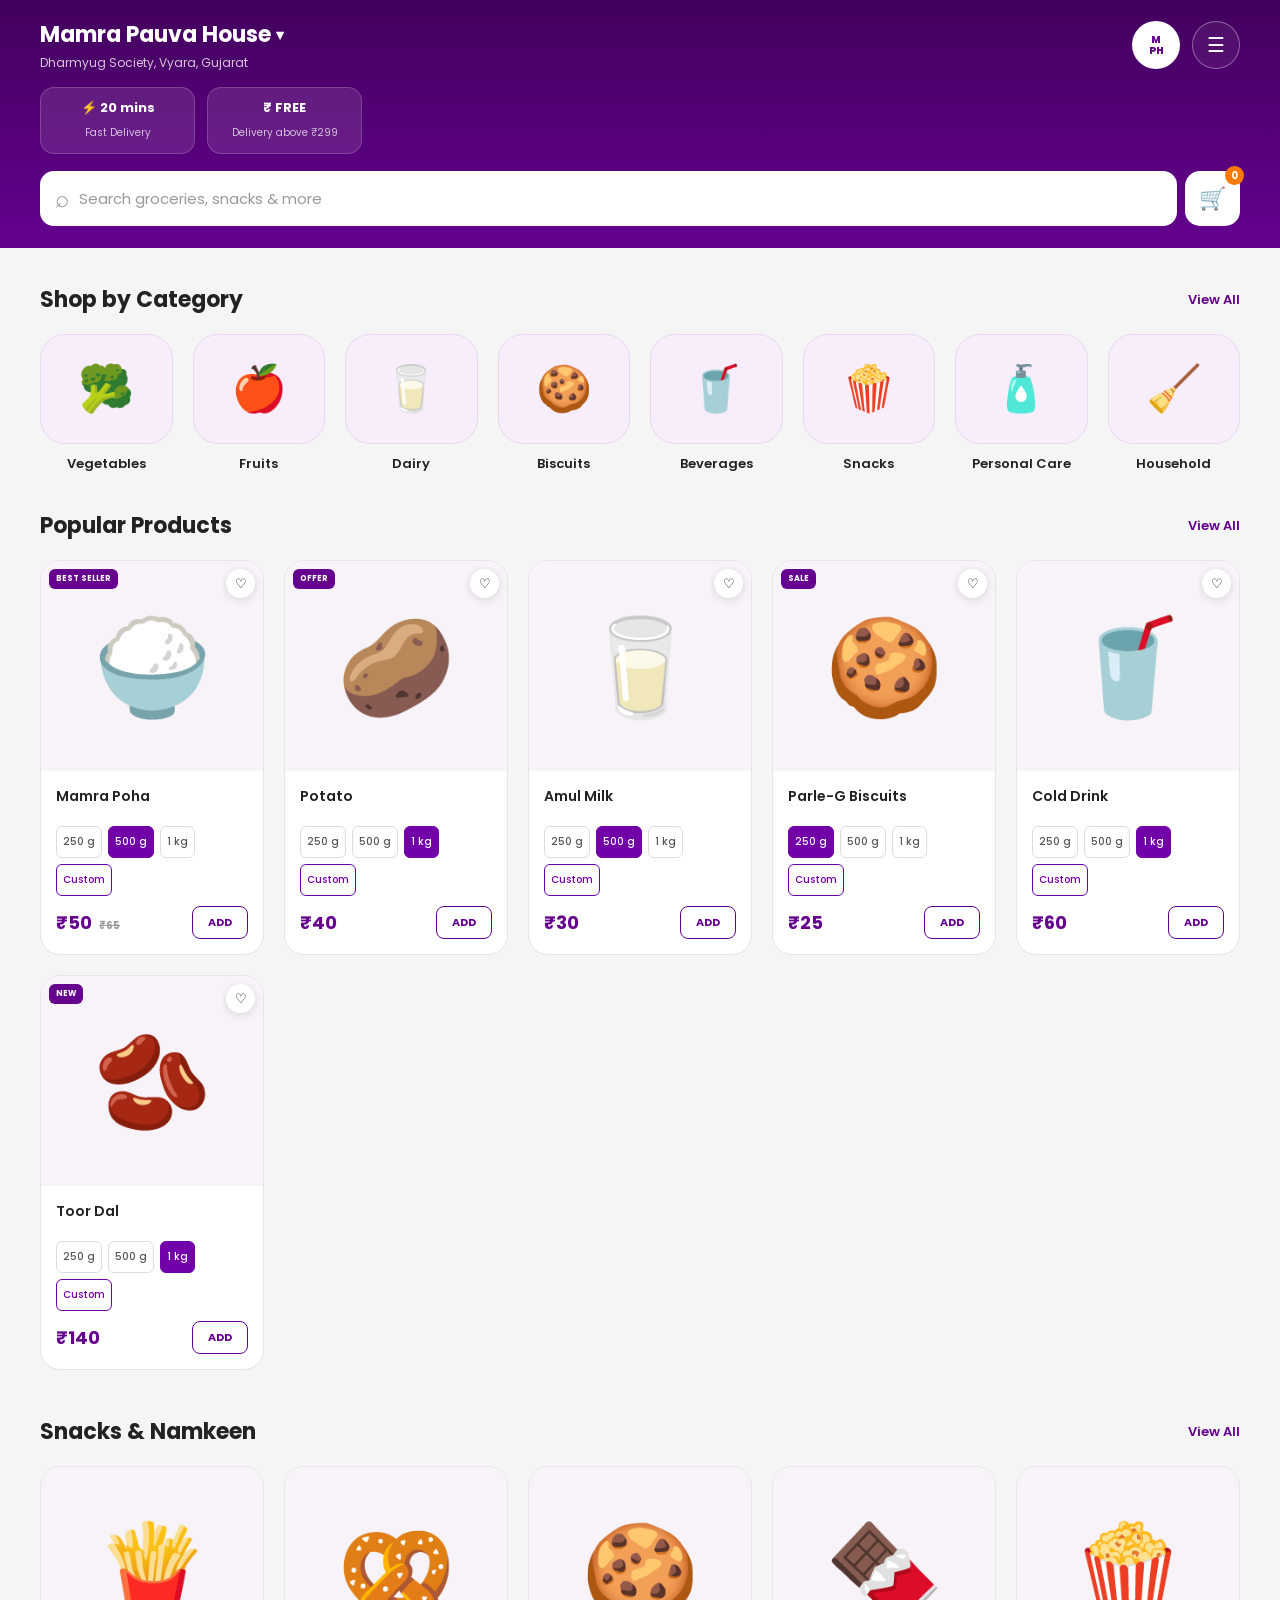
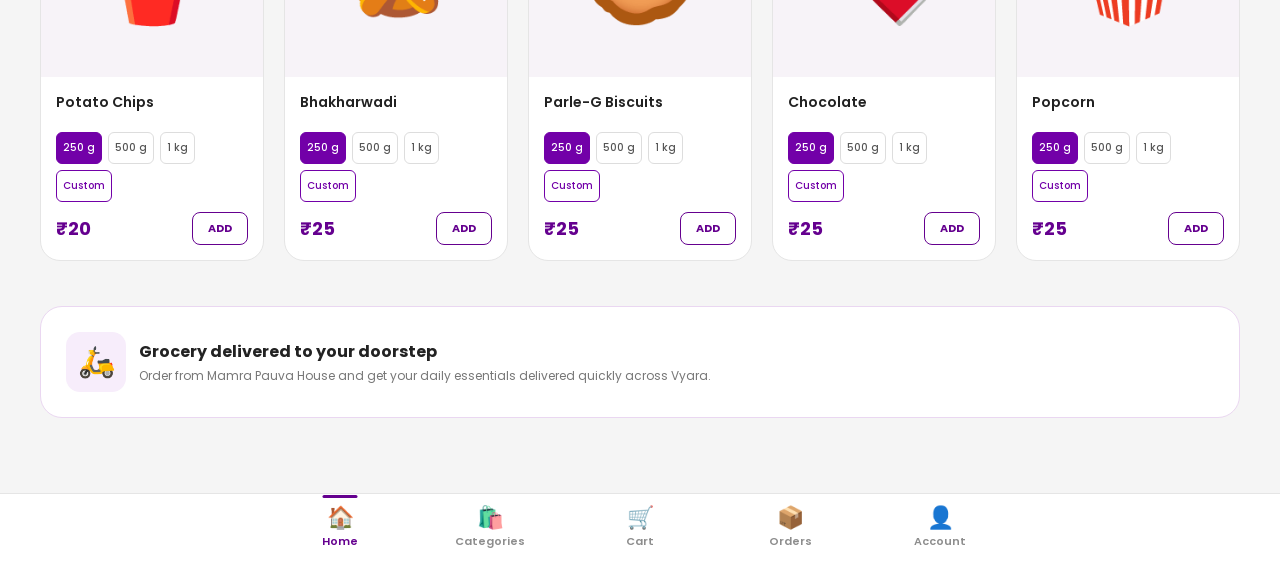
==== index.html @ f7814d8d "updates Refactor layout for quantity and price fields with flexbox." ====
<!DOCTYPE html>
<html lang="en">

<head>

    <meta charset="UTF-8">

    <meta
        name="viewport"
        content="width=device-width, initial-scale=1.0"
    >

    <title>
        Mamra Pauva House | Grocery Delivery
    </title>

    <!-- Google Font -->
    <link
        rel="preconnect"
        href="https://fonts.googleapis.com"
    >

    <link
        rel="preconnect"
        href="https://fonts.gstatic.com"
        crossorigin
    >

    <link
        href="https://fonts.googleapis.com/css2?family=Poppins:wght@400;500;600;700;800&display=swap"
        rel="stylesheet"
    >

    <!-- Main CSS -->
    <link
        rel="stylesheet"
        href="style.css"
    >

</head>


<body>

<div class="mp-page">


    <!-- =====================================================
         HEADER
    ====================================================== -->

    <header class="mp-header">

        <div class="mp-header-top">

            <div class="mp-location">

                <div class="mp-location-title">

                    Mamra Pauva House

                    <span class="mp-location-arrow">
                        ▾
                    </span>

                </div>

                <div class="mp-location-address">
                    Dharmyug Society, Vyara, Gujarat
                </div>

            </div>


            <div class="mp-store-logo">
                M<br>
                PH
            </div>


            <button
                type="button"
                class="mp-menu"
                aria-label="Open menu"
            >
                ☰
            </button>

        </div>


        <!-- Delivery Information -->

        <div class="mp-delivery-strip">

            <div class="mp-delivery-item">

                <strong>
                    ⚡ 20 mins
                </strong>

                <span>
                    Fast Delivery
                </span>

            </div>


            <div class="mp-delivery-item">

                <strong>
                    ₹ FREE
                </strong>

                <span>
                    Delivery above ₹299
                </span>

            </div>

        </div>


        <!-- Search -->

        <div class="mp-search-wrapper">

            <div class="mp-search">

                <span class="mp-search-icon">
                    ⌕
                </span>

                <input
                    type="text"
                    placeholder="Search groceries, snacks & more"
                    aria-label="Search products"
                >

            </div>


            <button
                type="button"
                class="mp-cart-button"
                aria-label="Shopping cart"
            >

                🛒

                <span class="mp-cart-count">
                    0
                </span>

            </button>

        </div>

    </header>



    <!-- =====================================================
         MAIN CONTENT
    ====================================================== -->

    <main class="mp-main">


        <!-- =================================================
             CATEGORIES
        ================================================== -->

        <section class="mp-category-section">

            <div class="mp-section-head">

                <h2 class="mp-section-title">
                    Shop by Category
                </h2>

                <a
                    href="#"
                    class="mp-view-all"
                >
                    View All
                </a>

            </div>


            <div class="mp-categories">


                <a
                    href="#"
                    class="mp-category"
                >

                    <div class="mp-category-icon">
                        🥦
                    </div>

                    <div class="mp-category-name">
                        Vegetables
                    </div>

                </a>


                <a
                    href="#"
                    class="mp-category"
                >

                    <div class="mp-category-icon">
                        🍎
                    </div>

                    <div class="mp-category-name">
                        Fruits
                    </div>

                </a>


                <a
                    href="#"
                    class="mp-category"
                >

                    <div class="mp-category-icon">
                        🥛
                    </div>

                    <div class="mp-category-name">
                        Dairy
                    </div>

                </a>


                <a
                    href="#"
                    class="mp-category"
                >

                    <div class="mp-category-icon">
                        🍪
                    </div>

                    <div class="mp-category-name">
                        Biscuits
                    </div>

                </a>


                <a
                    href="#"
                    class="mp-category"
                >

                    <div class="mp-category-icon">
                        🥤
                    </div>

                    <div class="mp-category-name">
                        Beverages
                    </div>

                </a>


                <a
                    href="#"
                    class="mp-category"
                >

                    <div class="mp-category-icon">
                        🍿
                    </div>

                    <div class="mp-category-name">
                        Snacks
                    </div>

                </a>


                <a
                    href="#"
                    class="mp-category"
                >

                    <div class="mp-category-icon">
                        🧴
                    </div>

                    <div class="mp-category-name">
                        Personal Care
                    </div>

                </a>


                <a
                    href="#"
                    class="mp-category"
                >

                    <div class="mp-category-icon">
                        🧹
                    </div>

                    <div class="mp-category-name">
                        Household
                    </div>

                </a>


            </div>

        </section>



        <!-- =================================================
             POPULAR PRODUCTS
        ================================================== -->

        <section class="mp-product-section">

            <div class="mp-section-head">

                <h2 class="mp-section-title">
                    Popular Products
                </h2>

                <a
                    href="#"
                    class="mp-view-all"
                >
                    View All
                </a>

            </div>


            <div class="mp-products">


                <!-- =================================================
                     PRODUCT 1 - MAMRA POHA
                ================================================== -->

                <article
                    class="mp-product"
                    data-product="Mamra Poha"
                >

                    <div class="mp-product-image">

                        <span class="mp-product-badge">
                            BEST SELLER
                        </span>

                        <button
                            type="button"
                            class="mp-wishlist"
                            aria-label="Add Mamra Poha to wishlist"
                        >
                            ♡
                        </button>

                        🍚

                    </div>


                    <div class="mp-product-info">

                        <div class="mp-product-name">
                            Mamra Poha
                        </div>


                        <div class="mp-product-options">

                            <button
                                type="button"
                                class="mp-size-option"
                                data-quantity="250 g"
                                data-price="25"
                            >
                                250 g
                            </button>

                            <button
                                type="button"
                                class="mp-size-option active"
                                data-quantity="500 g"
                                data-price="50"
                            >
                                500 g
                            </button>

                            <button
                                type="button"
                                class="mp-size-option"
                                data-quantity="1 kg"
                                data-price="100"
                            >
                                1 kg
                            </button>

                            <button
                                type="button"
                                class="mp-size-option mp-custom-option"
                                data-product="Mamra Poha"
                            >
                                Custom
                            </button>

                        </div>


                        <div class="mp-product-bottom">

                            <div class="mp-price">

                                <span class="mp-current-price">
                                    ₹50
                                </span>

                                <span class="mp-old-price">
                                    ₹65
                                </span>

                            </div>


                            <button
                                type="button"
                                class="mp-add"
                            >
                                ADD
                            </button>

                        </div>

                    </div>

                </article>



                <!-- =================================================
                     PRODUCT 2 - POTATO
                ================================================== -->

                <article
                    class="mp-product"
                    data-product="Potato"
                >

                    <div class="mp-product-image">

                        <span class="mp-product-badge">
                            OFFER
                        </span>

                        <button
                            type="button"
                            class="mp-wishlist"
                            aria-label="Add Potato to wishlist"
                        >
                            ♡
                        </button>

                        🥔

                    </div>


                    <div class="mp-product-info">

                        <div class="mp-product-name">
                            Potato
                        </div>


                        <div class="mp-product-options">

                            <button
                                type="button"
                                class="mp-size-option"
                                data-quantity="250 g"
                                data-price="10"
                            >
                                250 g
                            </button>

                            <button
                                type="button"
                                class="mp-size-option"
                                data-quantity="500 g"
                                data-price="20"
                            >
                                500 g
                            </button>

                            <button
                                type="button"
                                class="mp-size-option active"
                                data-quantity="1 kg"
                                data-price="40"
                            >
                                1 kg
                            </button>

                            <button
                                type="button"
                                class="mp-size-option mp-custom-option"
                                data-product="Potato"
                            >
                                Custom
                            </button>

                        </div>


                        <div class="mp-product-bottom">

                            <div class="mp-price">

                                <span class="mp-current-price">
                                    ₹40
                                </span>

                            </div>


                            <button
                                type="button"
                                class="mp-add"
                            >
                                ADD
                            </button>

                        </div>

                    </div>

                </article>



                <!-- =================================================
                     PRODUCT 3 - AMUL MILK
                ================================================== -->

                <article
                    class="mp-product"
                    data-product="Amul Milk"
                >

                    <div class="mp-product-image">

                        <button
                            type="button"
                            class="mp-wishlist"
                            aria-label="Add Amul Milk to wishlist"
                        >
                            ♡
                        </button>

                        🥛

                    </div>


                    <div class="mp-product-info">

                        <div class="mp-product-name">
                            Amul Milk
                        </div>


                        <div class="mp-product-options">

                            <button
                                type="button"
                                class="mp-size-option"
                                data-quantity="250 g"
                                data-price="15"
                            >
                                250 g
                            </button>

                            <button
                                type="button"
                                class="mp-size-option active"
                                data-quantity="500 g"
                                data-price="30"
                            >
                                500 g
                            </button>

                            <button
                                type="button"
                                class="mp-size-option"
                                data-quantity="1 kg"
                                data-price="60"
                            >
                                1 kg
                            </button>

                            <button
                                type="button"
                                class="mp-size-option mp-custom-option"
                                data-product="Amul Milk"
                            >
                                Custom
                            </button>

                        </div>


                        <div class="mp-product-bottom">

                            <div class="mp-price">

                                <span class="mp-current-price">
                                    ₹30
                                </span>

                            </div>


                            <button
                                type="button"
                                class="mp-add"
                            >
                                ADD
                            </button>

                        </div>

                    </div>

                </article>



                <!-- =================================================
                     PRODUCT 4 - PARLE-G BISCUITS
                ================================================== -->

                <article
                    class="mp-product"
                    data-product="Parle-G Biscuits"
                >

                    <div class="mp-product-image">

                        <span class="mp-product-badge">
                            SALE
                        </span>

                        <button
                            type="button"
                            class="mp-wishlist"
                            aria-label="Add Parle-G Biscuits to wishlist"
                        >
                            ♡
                        </button>

                        🍪

                    </div>


                    <div class="mp-product-info">

                        <div class="mp-product-name">
                            Parle-G Biscuits
                        </div>


                        <div class="mp-product-options">

                            <button
                                type="button"
                                class="mp-size-option active"
                                data-quantity="250 g"
                                data-price="25"
                            >
                                250 g
                            </button>

                            <button
                                type="button"
                                class="mp-size-option"
                                data-quantity="500 g"
                                data-price="50"
                            >
                                500 g
                            </button>

                            <button
                                type="button"
                                class="mp-size-option"
                                data-quantity="1 kg"
                                data-price="100"
                            >
                                1 kg
                            </button>

                            <button
                                type="button"
                                class="mp-size-option mp-custom-option"
                                data-product="Parle-G Biscuits"
                            >
                                Custom
                            </button>

                        </div>


                        <div class="mp-product-bottom">

                            <div class="mp-price">

                                <span class="mp-current-price">
                                    ₹25
                                </span>

                            </div>


                            <button
                                type="button"
                                class="mp-add"
                            >
                                ADD
                            </button>

                        </div>

                    </div>

                </article>



                <!-- =================================================
                     PRODUCT 5 - COLD DRINK
                ================================================== -->

                <article
                    class="mp-product"
                    data-product="Cold Drink"
                >

                    <div class="mp-product-image">

                        <button
                            type="button"
                            class="mp-wishlist"
                            aria-label="Add Cold Drink to wishlist"
                        >
                            ♡
                        </button>

                        🥤

                    </div>


                    <div class="mp-product-info">

                        <div class="mp-product-name">
                            Cold Drink
                        </div>


                        <div class="mp-product-options">

                            <button
                                type="button"
                                class="mp-size-option"
                                data-quantity="250 g"
                                data-price="15"
                            >
                                250 g
                            </button>

                            <button
                                type="button"
                                class="mp-size-option"
                                data-quantity="500 g"
                                data-price="30"
                            >
                                500 g
                            </button>

                            <button
                                type="button"
                                class="mp-size-option active"
                                data-quantity="1 kg"
                                data-price="60"
                            >
                                1 kg
                            </button>

                            <button
                                type="button"
                                class="mp-size-option mp-custom-option"
                                data-product="Cold Drink"
                            >
                                Custom
                            </button>

                        </div>


                        <div class="mp-product-bottom">

                            <div class="mp-price">

                                <span class="mp-current-price">
                                    ₹60
                                </span>

                            </div>


                            <button
                                type="button"
                                class="mp-add"
                            >
                                ADD
                            </button>

                        </div>

                    </div>

                </article>



                <!-- =================================================
                     PRODUCT 6 - TOOR DAL
                ================================================== -->

                <article
                    class="mp-product"
                    data-product="Toor Dal"
                >

                    <div class="mp-product-image">

                        <span class="mp-product-badge">
                            NEW
                        </span>

                        <button
                            type="button"
                            class="mp-wishlist"
                            aria-label="Add Toor Dal to wishlist"
                        >
                            ♡
                        </button>

                        🫘

                    </div>


                    <div class="mp-product-info">

                        <div class="mp-product-name">
                            Toor Dal
                        </div>


                        <div class="mp-product-options">

                            <button
                                type="button"
                                class="mp-size-option"
                                data-quantity="250 g"
                                data-price="35"
                            >
                                250 g
                            </button>

                            <button
                                type="button"
                                class="mp-size-option"
                                data-quantity="500 g"
                                data-price="70"
                            >
                                500 g
                            </button>

                            <button
                                type="button"
                                class="mp-size-option active"
                                data-quantity="1 kg"
                                data-price="140"
                            >
                                1 kg
                            </button>

                            <button
                                type="button"
                                class="mp-size-option mp-custom-option"
                                data-product="Toor Dal"
                            >
                                Custom
                            </button>

                        </div>


                        <div class="mp-product-bottom">

                            <div class="mp-price">

                                <span class="mp-current-price">
                                    ₹140
                                </span>

                            </div>


                            <button
                                type="button"
                                class="mp-add"
                            >
                                ADD
                            </button>

                        </div>

                    </div>

                </article>


            </div>

        </section>



        <!-- =================================================
             SNACKS & NAMKEEN
        ================================================== -->

        <section class="mp-product-section">

            <div class="mp-section-head">

                <h2 class="mp-section-title">
                    Snacks & Namkeen
                </h2>

                <a
                    href="#"
                    class="mp-view-all"
                >
                    View All
                </a>

            </div>


            <div class="mp-products">


                <!-- Potato Chips -->

                <article
                    class="mp-product"
                    data-product="Potato Chips"
                >

                    <div class="mp-product-image">
                        🍟
                    </div>


                    <div class="mp-product-info">

                        <div class="mp-product-name">
                            Potato Chips
                        </div>


                        <div class="mp-product-options">

                            <button
                                type="button"
                                class="mp-size-option active"
                                data-quantity="250 g"
                                data-price="20"
                            >
                                250 g
                            </button>

                            <button
                                type="button"
                                class="mp-size-option"
                                data-quantity="500 g"
                                data-price="40"
                            >
                                500 g
                            </button>

                            <button
                                type="button"
                                class="mp-size-option"
                                data-quantity="1 kg"
                                data-price="80"
                            >
                                1 kg
                            </button>

                            <button
                                type="button"
                                class="mp-size-option mp-custom-option"
                                data-product="Potato Chips"
                            >
                                Custom
                            </button>

                        </div>


                        <div class="mp-product-bottom">

                            <div class="mp-price">

                                <span class="mp-current-price">
                                    ₹20
                                </span>

                            </div>


                            <button
                                type="button"
                                class="mp-add"
                            >
                                ADD
                            </button>

                        </div>

                    </div>

                </article>



                <!-- Bhakharwadi -->

                <article
                    class="mp-product"
                    data-product="Bhakharwadi"
                >

                    <div class="mp-product-image">
                        🥨
                    </div>


                    <div class="mp-product-info">

                        <div class="mp-product-name">
                            Bhakharwadi
                        </div>


                        <div class="mp-product-options">

                            <button
                                type="button"
                                class="mp-size-option active"
                                data-quantity="250 g"
                                data-price="25"
                            >
                                250 g
                            </button>

                            <button
                                type="button"
                                class="mp-size-option"
                                data-quantity="500 g"
                                data-price="50"
                            >
                                500 g
                            </button>

                            <button
                                type="button"
                                class="mp-size-option"
                                data-quantity="1 kg"
                                data-price="100"
                            >
                                1 kg
                            </button>

                            <button
                                type="button"
                                class="mp-size-option mp-custom-option"
                                data-product="Bhakharwadi"
                            >
                                Custom
                            </button>

                        </div>


                        <div class="mp-product-bottom">

                            <div class="mp-price">

                                <span class="mp-current-price">
                                    ₹25
                                </span>

                            </div>


                            <button
                                type="button"
                                class="mp-add"
                            >
                                ADD
                            </button>

                        </div>

                    </div>

                </article>



                <!-- Parle-G -->

                <article
                    class="mp-product"
                    data-product="Parle-G Biscuits"
                >

                    <div class="mp-product-image">
                        🍪
                    </div>


                    <div class="mp-product-info">

                        <div class="mp-product-name">
                            Parle-G Biscuits
                        </div>


                        <div class="mp-product-options">

                            <button
                                type="button"
                                class="mp-size-option active"
                                data-quantity="250 g"
                                data-price="25"
                            >
                                250 g
                            </button>

                            <button
                                type="button"
                                class="mp-size-option"
                                data-quantity="500 g"
                                data-price="50"
                            >
                                500 g
                            </button>

                            <button
                                type="button"
                                class="mp-size-option"
                                data-quantity="1 kg"
                                data-price="100"
                            >
                                1 kg
                            </button>

                            <button
                                type="button"
                                class="mp-size-option mp-custom-option"
                                data-product="Parle-G Biscuits"
                            >
                                Custom
                            </button>

                        </div>


                        <div class="mp-product-bottom">

                            <div class="mp-price">

                                <span class="mp-current-price">
                                    ₹25
                                </span>

                            </div>


                            <button
                                type="button"
                                class="mp-add"
                            >
                                ADD
                            </button>

                        </div>

                    </div>

                </article>



                <!-- Chocolate -->

                <article
                    class="mp-product"
                    data-product="Chocolate"
                >

                    <div class="mp-product-image">
                        🍫
                    </div>


                    <div class="mp-product-info">

                        <div class="mp-product-name">
                            Chocolate
                        </div>


                        <div class="mp-product-options">

                            <button
                                type="button"
                                class="mp-size-option active"
                                data-quantity="250 g"
                                data-price="25"
                            >
                                250 g
                            </button>

                            <button
                                type="button"
                                class="mp-size-option"
                                data-quantity="500 g"
                                data-price="50"
                            >
                                500 g
                            </button>

                            <button
                                type="button"
                                class="mp-size-option"
                                data-quantity="1 kg"
                                data-price="100"
                            >
                                1 kg
                            </button>

                            <button
                                type="button"
                                class="mp-size-option mp-custom-option"
                                data-product="Chocolate"
                            >
                                Custom
                            </button>

                        </div>


                        <div class="mp-product-bottom">

                            <div class="mp-price">

                                <span class="mp-current-price">
                                    ₹25
                                </span>

                            </div>


                            <button
                                type="button"
                                class="mp-add"
                            >
                                ADD
                            </button>

                        </div>

                    </div>

                </article>



                <!-- Popcorn -->

                <article
                    class="mp-product"
                    data-product="Popcorn"
                >

                    <div class="mp-product-image">
                        🍿
                    </div>


                    <div class="mp-product-info">

                        <div class="mp-product-name">
                            Popcorn
                        </div>


                        <div class="mp-product-options">

                            <button
                                type="button"
                                class="mp-size-option active"
                                data-quantity="250 g"
                                data-price="25"
                            >
                                250 g
                            </button>

                            <button
                                type="button"
                                class="mp-size-option"
                                data-quantity="500 g"
                                data-price="50"
                            >
                                500 g
                            </button>

                            <button
                                type="button"
                                class="mp-size-option"
                                data-quantity="1 kg"
                                data-price="100"
                            >
                                1 kg
                            </button>

                            <button
                                type="button"
                                class="mp-size-option mp-custom-option"
                                data-product="Popcorn"
                            >
                                Custom
                            </button>

                        </div>


                        <div class="mp-product-bottom">

                            <div class="mp-price">

                                <span class="mp-current-price">
                                    ₹25
                                </span>

                            </div>


                            <button
                                type="button"
                                class="mp-add"
                            >
                                ADD
                            </button>

                        </div>

                    </div>

                </article>


            </div>

        </section>



        <!-- =================================================
             DELIVERY BANNER
        ================================================== -->

        <section class="mp-delivery-banner">

            <div class="mp-delivery-banner-icon">
                🛵
            </div>

            <div>

                <strong>
                    Grocery delivered to your doorstep
                </strong>

                <p>
                    Order from Mamra Pauva House and get
                    your daily essentials delivered quickly
                    across Vyara.
                </p>

            </div>

        </section>


    </main>



    <!-- =====================================================
         BOTTOM NAVIGATION
    ====================================================== -->

    <nav class="mp-bottom-nav">


        <a
            href="#"
            class="mp-nav-item active"
        >

            <div class="mp-nav-icon">
                🏠
            </div>

            Home

        </a>


        <a
            href="#"
            class="mp-nav-item"
        >

            <div class="mp-nav-icon">
                🛍️
            </div>

            Categories

        </a>


        <a
            href="#"
            class="mp-nav-item"
        >

            <div class="mp-nav-icon">
                🛒
            </div>

            Cart

        </a>


        <a
            href="#"
            class="mp-nav-item"
        >

            <div class="mp-nav-icon">
                📦
            </div>

            Orders

        </a>


        <a
            href="#"
            class="mp-nav-item"
        >

            <div class="mp-nav-icon">
                👤
            </div>

            Account

        </a>


    </nav>



    <!-- =====================================================
         CUSTOM QUANTITY MODAL
    ====================================================== -->

    <div
        class="mp-custom-modal"
        id="mpCustomModal"
    >

        <div class="mp-custom-modal-content">


            <div class="mp-custom-modal-header">

                <h3 class="mp-custom-modal-title">
                    Custom Quantity
                </h3>

                <button
                    type="button"
                    class="mp-custom-modal-close"
                    id="mpCustomClose"
                    aria-label="Close"
                >
                    ×
                </button>

            </div>


            <div
                class="mp-custom-product-name"
                id="mpCustomProductName"
            >
                Mamra Poha
            </div>


            <div style="display: flex; align-items: center; gap: 10px;">
                <div class="mp-custom-field">

                <label for="mpCustomQuantity">
                    Quantity
                </label>

                <input
                    type="text"
                    id="mpCustomQuantity"
                    placeholder="Example: 750 g"
                >

            </div>

            <div>
                <p>=</p>
            </div>

            <div class="mp-custom-field">

                <label for="mpCustomPrice">
                    Price
                </label>

                <input
                    type="number"
                    id="mpCustomPrice"
                    placeholder="Enter price"
                    min="0"
                    step="0.01"
                >

            </div>

            </div>
            


            <div class="mp-custom-modal-actions">

                <button
                    type="button"
                    class="mp-custom-cancel"
                    id="mpCustomCancel"
                >
                    Cancel
                </button>

                <button
                    type="button"
                    class="mp-custom-add"
                    id="mpCustomAdd"
                >
                    Add
                </button>

            </div>


        </div>

    </div>


</div>


<!-- Main JavaScript -->
<script src="script.js"></script>


</body>

</html>
---- style.css ----
/* =========================================================
   ROOT
========================================================= */

:root {
  --primary: #65008f;
  --primary-dark: #42005d;
  --primary-light: #8f16b8;

  --purple-bg: #f7edfb;
  --purple-border: #ead7f1;

  --white: #ffffff;

  --black: #222222;
  --dark: #333333;

  --gray: #777777;

  --light-gray: #eeeeee;
  --border: #e5e5e5;

  --green: #168c52;
  --orange: #ff7a00;
  --red: #e53935;

  --body-bg: #f5f5f5;
}

/* =========================================================
   RESET
========================================================= */

* {
  margin: 0;
  padding: 0;
  box-sizing: border-box;
}

html {
  scroll-behavior: smooth;
}

body {
  margin: 0;

  font-family: "Poppins", Arial, sans-serif;

  background: var(--body-bg);

  color: var(--black);
}

button,
input {
  font-family: inherit;
}

button {
  cursor: pointer;
}

a {
  text-decoration: none;
  color: inherit;
}

img {
  max-width: 100%;
  display: block;
}

/* =========================================================
   PAGE
========================================================= */

.mp-page {
  width: 100%;

  min-height: 100vh;

  background: var(--body-bg);
}

/* =========================================================
   HEADER
========================================================= */

.mp-header {
  background: linear-gradient(180deg, var(--primary-dark), var(--primary));

  color: var(--white);

  padding: 18px 16px 22px;

  border-radius: 0 0 24px 24px;
}

.mp-header-top {
  display: flex;

  align-items: center;

  justify-content: space-between;

  gap: 12px;
}

.mp-location {
  flex: 1;

  min-width: 0;
}

.mp-location-title {
  font-size: 18px;

  font-weight: 700;

  display: flex;

  align-items: center;

  gap: 5px;
}

.mp-location-arrow {
  font-size: 15px;
}

.mp-location-address {
  margin-top: 3px;

  font-size: 11px;

  color: rgba(255, 255, 255, 0.78);

  white-space: nowrap;

  overflow: hidden;

  text-overflow: ellipsis;
}

/* =========================================================
   LOGO
========================================================= */

.mp-store-logo {
  width: 45px;

  height: 45px;

  border-radius: 50%;

  background: var(--white);

  color: var(--primary);

  display: flex;

  align-items: center;

  justify-content: center;

  text-align: center;

  font-size: 10px;

  line-height: 1.1;

  font-weight: 800;

  flex-shrink: 0;

  border: 2px solid rgba(255, 255, 255, 0.35);
}

/* =========================================================
   MENU
========================================================= */

.mp-menu {
  width: 44px;

  height: 44px;

  border: 1px solid rgba(255, 255, 255, 0.35);

  background: rgba(255, 255, 255, 0.06);

  color: var(--white);

  border-radius: 50%;

  display: flex;

  align-items: center;

  justify-content: center;

  font-size: 20px;

  flex-shrink: 0;
}

/* =========================================================
   DELIVERY STRIP
========================================================= */

.mp-delivery-strip {
  display: flex;
  margin-top: 18px;

  
}

.mp-delivery-strip::-webkit-scrollbar {
  display: none;
}

.mp-delivery-item {
  min-width: 115px;

  background: rgba(255, 255, 255, 0.11);

  border: 1px solid rgba(255, 255, 255, 0.18);

  border-radius: 14px;

  padding: 10px 12px;

  text-align: center;
}

.mp-delivery-item strong {
  display: block;

  font-size: 13px;
}

.mp-delivery-item span {
  font-size: 10px;

  color: rgba(255, 255, 255, 0.72);
}

/* =========================================================
   SEARCH
========================================================= */

.mp-search-wrapper {
  margin-top: 17px;

  display: flex;

  gap: 8px;
}

.mp-search {
  flex: 1;

  height: 53px;

  background: var(--white);

  border-radius: 15px;

  display: flex;

  align-items: center;

  padding: 0 15px;

  color: #999;
}

.mp-search-icon {
  font-size: 24px;

  margin-right: 10px;

  line-height: 1;
}

.mp-search input {
  width: 100%;

  border: 0;

  outline: 0;

  font-size: 14px;

  color: var(--dark);

  background: transparent;
}

.mp-search input::placeholder {
  color: #999;
}

/* =========================================================
   CART
========================================================= */

.mp-cart-button {
  width: 53px;

  height: 53px;

  border: 0;

  border-radius: 15px;

  background: var(--white);

  color: var(--primary);

  font-size: 22px;

  position: relative;

  flex-shrink: 0;
}

.mp-cart-count {
  position: absolute;

  top: -5px;

  right: -4px;

  width: 19px;

  height: 19px;

  border-radius: 50%;

  background: var(--orange);

  color: var(--white);

  font-size: 10px;

  display: flex;

  align-items: center;

  justify-content: center;

  font-weight: 700;
}

/* =========================================================
   MAIN
========================================================= */

.mp-main {
  width: 100%;

  padding: 16px;
}

/* =========================================================
   SECTION HEADER
========================================================= */

.mp-section-head {
  display: flex;

  align-items: center;

  justify-content: space-between;

  gap: 15px;

  margin-bottom: 12px;
}

.mp-section-title {
  font-size: 17px;

  font-weight: 700;
}

.mp-view-all {
  color: var(--primary);

  font-size: 12px;

  font-weight: 600;

  white-space: nowrap;
}

/* =========================================================
   CATEGORIES
========================================================= */

.mp-categories {
  display: flex;
  overflow-x: auto;
  scrollbar-width: none;
  margin-bottom: 20px;
}

.mp-categories::-webkit-scrollbar {
  display: none;
}

.mp-category {
  min-width: 76px;

  text-align: center;

  transition: transform 0.2s ease;
}

.mp-category-icon {
  width: 68px;

  height: 68px;

  margin: auto;

  background: var(--purple-bg);

  border: 1px solid var(--purple-border);

  border-radius: 20px;

  display: flex;

  align-items: center;

  justify-content: center;

  font-size: 32px;
}

.mp-category-name {
  margin-top: 7px;

  font-size: 11px;

  font-weight: 600;
}

/* =========================================================
   HERO
========================================================= */

.mp-hero {
  background:
    radial-gradient(
      circle at 90% 20%,
      rgba(255, 255, 255, 0.15),
      transparent 25%
    ),
    linear-gradient(135deg, #480065, #8500ad);

  border-radius: 22px;

  color: var(--white);

  min-height: 170px;

  padding: 22px 20px;

  position: relative;

  overflow: hidden;

  margin-bottom: 22px;
}

.mp-hero::before {
  content: "";

  position: absolute;

  width: 170px;

  height: 170px;

  right: -70px;

  bottom: -70px;

  border-radius: 50%;

  background: rgba(255, 255, 255, 0.08);
}

.mp-hero-content {
  position: relative;

  z-index: 2;

  max-width: 70%;
}

.mp-hero-small {
  font-size: 11px;

  font-weight: 600;

  color: #f2c9ff;

  margin-bottom: 4px;
}

.mp-hero h1 {
  font-size: 24px;

  line-height: 1.2;

  font-weight: 800;

  margin-bottom: 8px;
}

.mp-hero p {
  font-size: 11px;

  color: rgba(255, 255, 255, 0.8);

  line-height: 1.5;
}

.mp-hero-button {
  display: inline-flex;

  margin-top: 13px;

  background: var(--white);

  color: var(--primary);

  padding: 8px 15px;

  border-radius: 20px;

  font-size: 11px;

  font-weight: 700;
}

.mp-hero-icon {
  position: absolute;

  right: 20px;

  bottom: 22px;

  font-size: 70px;

  transform: rotate(-8deg);
}

/* =========================================================
   OFFERS
========================================================= */

.mp-offers {
  display: flex;

  gap: 10px;

  overflow-x: auto;

  scrollbar-width: none;

  margin-bottom: 24px;
}

.mp-offers::-webkit-scrollbar {
  display: none;
}

.mp-offer {
  min-width: 145px;

  height: 135px;

  border-radius: 18px;

  padding: 15px;

  background: linear-gradient(135deg, #71009e, #9d17c2);

  color: var(--white);

  position: relative;

  overflow: hidden;
}

.mp-offer:nth-child(2) {
  background: linear-gradient(135deg, #4d0071, #8500aa);
}

.mp-offer:nth-child(3) {
  background: linear-gradient(135deg, #8500ad, #b328d0);
}

.mp-offer-title {
  font-size: 15px;

  line-height: 1.25;

  font-weight: 700;

  position: relative;

  z-index: 2;
}

.mp-offer-sub {
  font-size: 10px;

  margin-top: 4px;

  opacity: 0.8;
}

.mp-offer-icon {
  position: absolute;

  right: 8px;

  bottom: 0;

  font-size: 54px;
}

/* =========================================================
   QUICK LINKS
========================================================= */

.mp-quick-links {
  display: grid;

  grid-template-columns: repeat(4, 1fr);

  gap: 9px;

  margin-bottom: 25px;
}

.mp-quick-link {
  background: var(--white);

  border-radius: 15px;

  padding: 12px 5px;

  text-align: center;

  border: 1px solid var(--border);

  transition: all 0.2s ease;
}

.mp-quick-icon {
  font-size: 23px;
}

.mp-quick-link span {
  display: block;

  margin-top: 5px;

  font-size: 9px;

  font-weight: 600;
}

/* =========================================================
   PRODUCT SECTION
========================================================= */

.mp-product-section {
  margin-bottom: 25px;
}

.mp-products {
  display: flex;

  gap: 12px;

  overflow-x: auto;

  scrollbar-width: none;
}

.mp-products::-webkit-scrollbar {
  display: none;
}

/* =========================================================
   PRODUCT CARD
========================================================= */

.mp-product {
  min-width: 165px;

  background: var(--white);

  border-radius: 18px;

  overflow: hidden;

  border: 1px solid var(--border);

  position: relative;

  transition: all 0.2s ease;
}

.mp-product-image {
  height: 100px;

  background: #f7f3f8;

  display: flex;

  align-items: center;

  justify-content: center;

  font-size: 67px;

  position: relative;

  overflow: hidden;
}

.mp-product-image img {
  width: 100%;

  height: 100%;

  object-fit: contain;

  padding: 12px;
}

.mp-product-badge {
  position: absolute;

  left: 8px;

  top: 8px;

  background: var(--primary);

  color: var(--white);

  border-radius: 6px;

  padding: 4px 7px;

  font-size: 8px;

  font-weight: 700;

  z-index: 2;
}

.mp-wishlist {
  position: absolute;

  right: 8px;

  top: 8px;

  width: 29px;

  height: 29px;

  background: var(--white);

  border: 0;

  border-radius: 50%;

  box-shadow: 0 2px 8px rgba(0, 0, 0, 0.12);

  z-index: 2;
}

.mp-product-info {
  padding: 8px;
}

.mp-product-name {
  font-size: 12px;

  font-weight: 600;

  min-height: 35px;

    display: -webkit-box;
    -webkit-box-orient: vertical;
    -webkit-line-clamp: 3;
    overflow: hidden;

}

.mp-product-size {
  color: #888;

  font-size: 10px;

  margin-top: 2px;
}

.mp-product-bottom {
  display: flex;

  align-items: center;

  justify-content: space-between;

  gap: 8px;

  margin-top: 10px;
}

.mp-price {
  font-size: 15px;

  font-weight: 700;

  color: var(--primary);

  white-space: nowrap;
}

.mp-old-price {
  color: #999;

  text-decoration: line-through;

  font-size: 9px;

  margin-left: 3px;
}

.mp-add {
  border: 1px solid var(--primary);

  background: var(--white);

  color: var(--primary);

  border-radius: 8px;

  padding: 5px 10px;

  font-size: 10px;

  font-weight: 700;

  transition: all 0.2s ease;
}

/* =========================================================
   DELIVERY BANNER
========================================================= */

.mp-delivery-banner {
  background: var(--white);

  border: 1px solid var(--purple-border);

  border-radius: 18px;

  padding: 15px;

  display: flex;

  align-items: center;

  gap: 13px;

  margin-bottom: 25px;
}

.mp-delivery-banner-icon {
  width: 48px;

  height: 48px;

  background: var(--purple-bg);

  border-radius: 14px;

  display: flex;

  align-items: center;

  justify-content: center;

  font-size: 25px;

  flex-shrink: 0;
}

.mp-delivery-banner strong {
  font-size: 13px;
}

.mp-delivery-banner p {
  font-size: 10px;

  color: var(--gray);

  margin-top: 3px;

  line-height: 1.5;
}

/* =========================================================
   BOTTOM NAV
========================================================= */

.mp-bottom-nav {
  position: fixed;

  z-index: 1000;

  left: 0;

  right: 0;

  bottom: 0;

  height: 68px;

  background: var(--white);

  border-top: 1px solid var(--border);

  display: flex;

  justify-content: space-around;

  align-items: center;

  box-shadow: 0 -4px 20px rgba(0, 0, 0, 0.07);
}

.mp-nav-item {
  flex: 1;

  text-align: center;

  color: #8d8d8d;

  font-size: 9px;

  font-weight: 600;

  position: relative;
}

.mp-nav-icon {
  font-size: 22px;

  line-height: 1;

  margin-bottom: 4px;
}

.mp-nav-item.active {
  color: var(--primary);
}

.mp-nav-item.active::before {
  content: "";

  position: absolute;

  width: 35px;

  height: 3px;

  background: var(--primary);

  border-radius: 10px;

  top: -8px;

  left: 50%;

  transform: translateX(-50%);
}

/* =========================================================
   MOBILE
   0px - 480px
========================================================= */

@media (max-width: 480px) {
  body {
    padding-bottom: 75px;
  }

  .mp-header {
    padding: 16px 14px 20px;

    border-radius: 0 0 22px 22px;
  }

  .mp-location-title {
    font-size: 17px;
  }

  .mp-location-address {
    font-size: 10px;
  }

  .mp-store-logo {
    width: 42px;

    height: 42px;

    font-size: 9px;
  }

  .mp-menu {
    width: 42px;

    height: 42px;
  }

  .mp-delivery-strip {
    margin-top: 15px;
    width: 100%;
  }

  .mp-delivery-item {
    min-width: 50%;

    padding: 9px 8px;
  }

  .mp-search-wrapper {
    margin-top: 15px;
  }

  .mp-main {
    padding: 15px;
  }

  .mp-section-title {
    font-size: 16px;
  }

  .mp-category {
    min-width: 70px;
  }

  .mp-category-icon {
    width: 62px;

    height: 62px;

    font-size: 29px;
  }

  .mp-hero {
    min-height: 165px;

    padding: 20px 18px;
  }

  .mp-hero h1 {
    font-size: 22px;
  }

  .mp-hero-icon {
    font-size: 62px;

    right: 15px;
  }

  .mp-offer {
    min-width: 145px;

    height: 130px;
  }

  .mp-product {
    min-width: 155px;
  }

  .mp-product-image {
    height: 100px;
  }

  .mp-quick-links {
    grid-template-columns: repeat(4, 1fr);

    gap: 7px;
  }

  .mp-quick-link {
    padding: 10px 4px;
  }

  .mp-quick-icon {
    font-size: 21px;
  }

  .mp-quick-link span {
    font-size: 8px;
  }

  .mp-bottom-nav {
    display: flex;
  }

  .mp-category-section.is-sticky .mp-categories {
    margin: 0;
  }
}

/* =========================================================
   TABLET
   481px - 1024px
========================================================= */

@media (min-width: 481px) and (max-width: 1024px) {
  body {
    padding-bottom: 85px;
  }

  .mp-header {
    padding: 24px 30px 28px;

    border-radius: 0 0 30px 30px;
  }

  .mp-location-title {
    font-size: 23px;
  }

  .mp-location-address {
    font-size: 13px;
  }

  .mp-store-logo {
    width: 55px;

    height: 55px;

    font-size: 12px;
  }

  .mp-menu {
    width: 55px;

    height: 55px;

    font-size: 25px;
  }

  .mp-delivery-strip {
    gap: 15px;

    margin-top: 22px;
  }

  .mp-delivery-item {
    min-width: 170px;

    padding: 13px;
  }

  .mp-delivery-item strong {
    font-size: 15px;
  }

  .mp-delivery-item span {
    font-size: 11px;
  }

  .mp-search-wrapper {
    margin-top: 22px;
  }

  .mp-search {
    height: 60px;

    border-radius: 17px;
  }

  .mp-search input {
    font-size: 16px;
  }

  .mp-cart-button {
    width: 60px;

    height: 60px;
  }

  .mp-main {
    padding: 28px 30px;
  }

  .mp-section-title {
    font-size: 21px;
  }

  .mp-view-all {
    font-size: 13px;
  }

  .mp-categories {
    margin-bottom: 30px;
  }

  .mp-category {
    min-width: 95px;
  }

  .mp-category-icon {
    width: 82px;

    height: 82px;

    font-size: 38px;

    border-radius: 23px;
  }

  .mp-category-name {
    font-size: 12px;

    margin-top: 9px;
  }

  .mp-hero {
    min-height: 220px;

    padding: 30px;

    border-radius: 25px;

    margin-bottom: 30px;
  }

  .mp-hero-content {
    max-width: 65%;
  }

  .mp-hero-small {
    font-size: 13px;
  }

  .mp-hero h1 {
    font-size: 32px;
  }

  .mp-hero p {
    font-size: 13px;
  }

  .mp-hero-button {
    padding: 10px 20px;

    font-size: 12px;
  }

  .mp-hero-icon {
    font-size: 100px;

    right: 50px;

    bottom: 30px;
  }

  .mp-offers {
    gap: 15px;

    margin-bottom: 30px;
  }

  .mp-offer {
    min-width: 220px;

    height: 165px;

    padding: 20px;

    border-radius: 22px;
  }

  .mp-offer-title {
    font-size: 19px;
  }

  .mp-offer-sub {
    font-size: 11px;
  }

  .mp-offer-icon {
    font-size: 70px;
  }

  .mp-quick-links {
    grid-template-columns: repeat(4, 1fr);

    gap: 15px;

    margin-bottom: 35px;
  }

  .mp-quick-link {
    padding: 18px 8px;

    border-radius: 18px;
  }

  .mp-quick-icon {
    font-size: 29px;
  }

  .mp-quick-link span {
    font-size: 11px;
  }

  .mp-product-section {
    margin-bottom: 35px;
  }

  .mp-products {
    display: grid;

    grid-template-columns: repeat(3, 1fr);

    gap: 18px;

    overflow: visible;
  }

  .mp-product {
    min-width: 0;

    border-radius: 20px;
  }

  .mp-product-image {
    height: 180px;

    font-size: 85px;
  }

  .mp-product-info {
    padding: 14px;
  }

  .mp-product-name {
    font-size: 14px;
  }

  .mp-product-size {
    font-size: 11px;
  }

  .mp-price {
    font-size: 17px;
  }

  .mp-add {
    padding: 7px 13px;

    font-size: 11px;
  }

  .mp-delivery-banner {
    padding: 20px;

    border-radius: 20px;
  }

  .mp-delivery-banner strong {
    font-size: 15px;
  }

  .mp-delivery-banner p {
    font-size: 11px;
  }

  .mp-bottom-nav {
    height: 75px;
  }

  .mp-nav-icon {
    font-size: 25px;
  }

  .mp-nav-item {
    font-size: 10px;
  }
}

/* =========================================================
   DESKTOP
   1025px+
========================================================= */

@media (min-width: 1025px) {
  body {
    background: #f0edf1;

    padding-bottom: 0;
  }

  .mp-header {
    border-radius: 0;

    padding: 18px 40px 22px;
  }

  .mp-header-top {
    max-width: 1400px;

    margin: 0 auto;
  }

  .mp-location-title {
    font-size: 22px;
  }

  .mp-location-address {
    font-size: 12px;
  }

  .mp-store-logo {
    width: 48px;

    height: 48px;
  }

  .mp-menu {
    width: 48px;

    height: 48px;
  }

  .mp-delivery-strip {
    max-width: 1400px;

    margin: 15px auto 0;

    gap: 12px;
  }

  .mp-delivery-item {
    min-width: 155px;

    padding: 10px 15px;
  }

  .mp-search-wrapper {
    max-width: 1400px;

    margin: 17px auto 0;
  }

  .mp-search {
    height: 55px;

    border-radius: 14px;
  }

  .mp-search input {
    font-size: 15px;
  }

  .mp-cart-button {
    width: 55px;

    height: 55px;
  }

  .mp-main {
    max-width: 1400px;

    margin: 0 auto;

    padding: 35px 40px 50px;
  }

  .mp-section-head {
    margin-bottom: 18px;
  }

  .mp-section-title {
    font-size: 22px;
  }

  .mp-view-all {
    font-size: 13px;
  }

  .mp-categories {
    display: grid;

    grid-template-columns: repeat(8, 1fr);

    gap: 20px;

    overflow: visible;

    margin-bottom: 35px;
  }

  .mp-category {
    min-width: 0;

    cursor: pointer;
  }

  .mp-category:hover {
    transform: translateY(-4px);
  }

  .mp-category-icon {
    width: 100%;

    height: 110px;

    font-size: 45px;

    border-radius: 25px;
  }

  .mp-category-name {
    font-size: 13px;

    margin-top: 10px;
  }

  .mp-hero {
    min-height: 270px;

    padding: 45px 50px;

    border-radius: 28px;

    margin-bottom: 35px;
  }

  .mp-hero-content {
    max-width: 55%;
  }

  .mp-hero-small {
    font-size: 14px;
  }

  .mp-hero h1 {
    font-size: 42px;

    margin-bottom: 12px;
  }

  .mp-hero p {
    font-size: 14px;

    max-width: 500px;
  }

  .mp-hero-button {
    margin-top: 20px;

    padding: 12px 23px;

    font-size: 13px;
  }

  .mp-hero-icon {
    font-size: 130px;

    right: 100px;

    bottom: 35px;
  }

  .mp-offers {
    display: grid;

    grid-template-columns: repeat(3, 1fr);

    gap: 20px;

    overflow: visible;

    margin-bottom: 35px;
  }

  .mp-offer {
    min-width: 0;

    height: 180px;

    padding: 25px;

    border-radius: 24px;

    cursor: pointer;

    transition: transform 0.2s ease;
  }

  .mp-offer:hover {
    transform: translateY(-4px);
  }

  .mp-offer-title {
    font-size: 24px;
  }

  .mp-offer-sub {
    font-size: 12px;
  }

  .mp-offer-icon {
    font-size: 85px;

    right: 25px;
  }

  .mp-quick-links {
    grid-template-columns: repeat(4, 1fr);

    gap: 18px;

    margin-bottom: 40px;
  }

  .mp-quick-link {
    padding: 20px;

    border-radius: 18px;
  }

  .mp-quick-link:hover {
    border-color: #c58ada;

    transform: translateY(-3px);
  }

  .mp-quick-icon {
    font-size: 30px;
  }

  .mp-quick-link span {
    font-size: 12px;

    margin-top: 8px;
  }

  .mp-product-section {
    margin-bottom: 45px;
  }

  .mp-products {
    display: grid;

    grid-template-columns: repeat(5, 1fr);

    gap: 20px;

    overflow: visible;
  }

  .mp-product {
    min-width: 0;

    border-radius: 20px;

    transition: all 0.2s ease;
  }

  .mp-product:hover {
    transform: translateY(-5px);

    box-shadow: 0 8px 25px rgba(70, 0, 90, 0.12);
  }

  .mp-product-image {
    height: 210px;

    font-size: 95px;
  }

  .mp-product-info {
    padding: 15px;
  }

  .mp-product-name {
    font-size: 14px;

    min-height: 40px;
  }

  .mp-product-size {
    font-size: 11px;
  }

  .mp-price {
    font-size: 18px;
  }

  .mp-old-price {
    font-size: 10px;
  }

  .mp-add {
    padding: 7px 15px;

    font-size: 11px;
  }

  .mp-add:hover {
    background: var(--primary);

    color: var(--white);
  }

  .mp-delivery-banner {
    padding: 25px;

    border-radius: 22px;
  }

  .mp-delivery-banner-icon {
    width: 60px;

    height: 60px;

    font-size: 30px;
  }

  .mp-delivery-banner strong {
    font-size: 16px;
  }

  .mp-delivery-banner p {
    font-size: 12px;
  }

  /* Desktop navigation */

  .mp-bottom-nav {
    position: relative;

    left: auto;

    right: auto;

    bottom: auto;

    width: 100%;

    height: 70px;

    transform: none;

    border-top: 1px solid var(--border);

    box-shadow: none;

    justify-content: center;

    gap: 70px;
  }

  .mp-nav-item {
    flex: 0 0 auto;

    min-width: 80px;

    font-size: 11px;
  }

  .mp-nav-icon {
    font-size: 22px;
  }

  .mp-nav-item.active::before {
    top: -12px;
  }
}

/* =========================================================
   LARGE DESKTOP
   1400px+
========================================================= */

@media (min-width: 1400px) {
  .mp-header {
    padding-left: 60px;

    padding-right: 60px;
  }

  .mp-main {
    padding-left: 60px;

    padding-right: 60px;
  }

  .mp-products {
    grid-template-columns: repeat(6, 1fr);
  }

  .mp-category-icon {
    height: 120px;
  }

  .mp-product-image {
    height: 220px;
  }
}

.mp-category-section {
  position: relative;
  z-index: 100;
  background: var(--body-bg);
}

/* Added by JavaScript */
.mp-category-section.is-sticky {
  position: fixed;
  top: 0;
  left: 0;
  right: 0;
  z-index: 999;
  background: var(--body-bg);
  box-shadow: 0 3px 12px rgba(0, 0, 0, 0.08);
  padding: 12px 20px 0;
}

/* Prevent content jump when section becomes fixed */
.mp-category-section-placeholder {
  display: none;
}

.mp-category-section-placeholder.active {
  display: block;
}


/* Product Size Options */
.mp-product-options {
    display: flex;
    flex-wrap: wrap;
    align-items: center;
    gap: 6px;
}

.mp-size-option {
    min-width: 0;
    height: 32px;
    padding: 0 6px;

    border: 1px solid #ddd;
    border-radius: 6px;

    background: #fff;
    color: #555;

    font-size: 10px;
    font-weight: 500;

    cursor: pointer;

    white-space: nowrap;
}

.mp-size-option:hover {
    border-color: #7200a8;
    color: #7200a8;
}

.mp-size-option.active {
    background: #7200a8;
    border-color: #7200a8;
    color: #fff;
}

.mp-custom-option {
    color: #7200a8;
    border-color: #7200a8;
}


/* =========================
   Custom Quantity Modal
========================= */

.mp-custom-modal {
    position: fixed;
    inset: 0;

    display: none;
    align-items: flex-end;
    justify-content: center;

    background: rgba(0, 0, 0, 0.45);

    z-index: 9999;
}

.mp-custom-modal.active {
    display: flex;
}


/* Modal box */

.mp-custom-modal-content {
    width: 100%;
    max-width: 500px;

    background: #fff;

    border-radius: 20px 20px 0 0;

    padding: 20px;

    animation: mpModalUp 0.25s ease;
}

@keyframes mpModalUp {

    from {
        transform: translateY(100%);
    }

    to {
        transform: translateY(0);
    }

}


/* Header */

.mp-custom-modal-header {
    display: flex;
    align-items: center;
    justify-content: space-between;

    margin-bottom: 20px;
}

.mp-custom-modal-title {
    margin: 0;

    font-size: 20px;
    font-weight: 700;

    color: #222;
}

.mp-custom-modal-close {
    width: 34px;
    height: 34px;

    border: 0;
    border-radius: 50%;

    background: #f3f3f3;

    font-size: 22px;

    cursor: pointer;
}


/* Product name */

.mp-custom-product-name {
    margin-bottom: 20px;

    font-size: 15px;
    font-weight: 600;

    color: #555;
}


/* Form */

.mp-custom-field {
    margin-bottom: 16px;
}

.mp-custom-field label {
    display: block;

    margin-bottom: 7px;

    font-size: 13px;
    font-weight: 600;

    color: #444;
}

.mp-custom-field input {
    width: 100%;
    height: 48px;

    padding: 0 14px;

    border: 1px solid #ddd;
    border-radius: 8px;

    outline: none;

    font-size: 15px;
}

.mp-custom-field input:focus {
    border-color: #7200a8;
    box-shadow: 0 0 0 3px rgba(114, 0, 168, 0.08);
}


/* Buttons */

.mp-custom-modal-actions {
    display: flex;
    gap: 10px;

    margin-top: 22px;
}

.mp-custom-cancel {
    flex: 1;

    height: 48px;

    border: 1px solid #7200a8;
    border-radius: 8px;

    background: #fff;
    color: #7200a8;

    font-size: 15px;
    font-weight: 600;

    cursor: pointer;
}

.mp-custom-add {
    flex: 1;

    height: 48px;

    border: 0;
    border-radius: 8px;

    background: #7200a8;
    color: #fff;

    font-size: 15px;
    font-weight: 600;

    cursor: pointer;
}
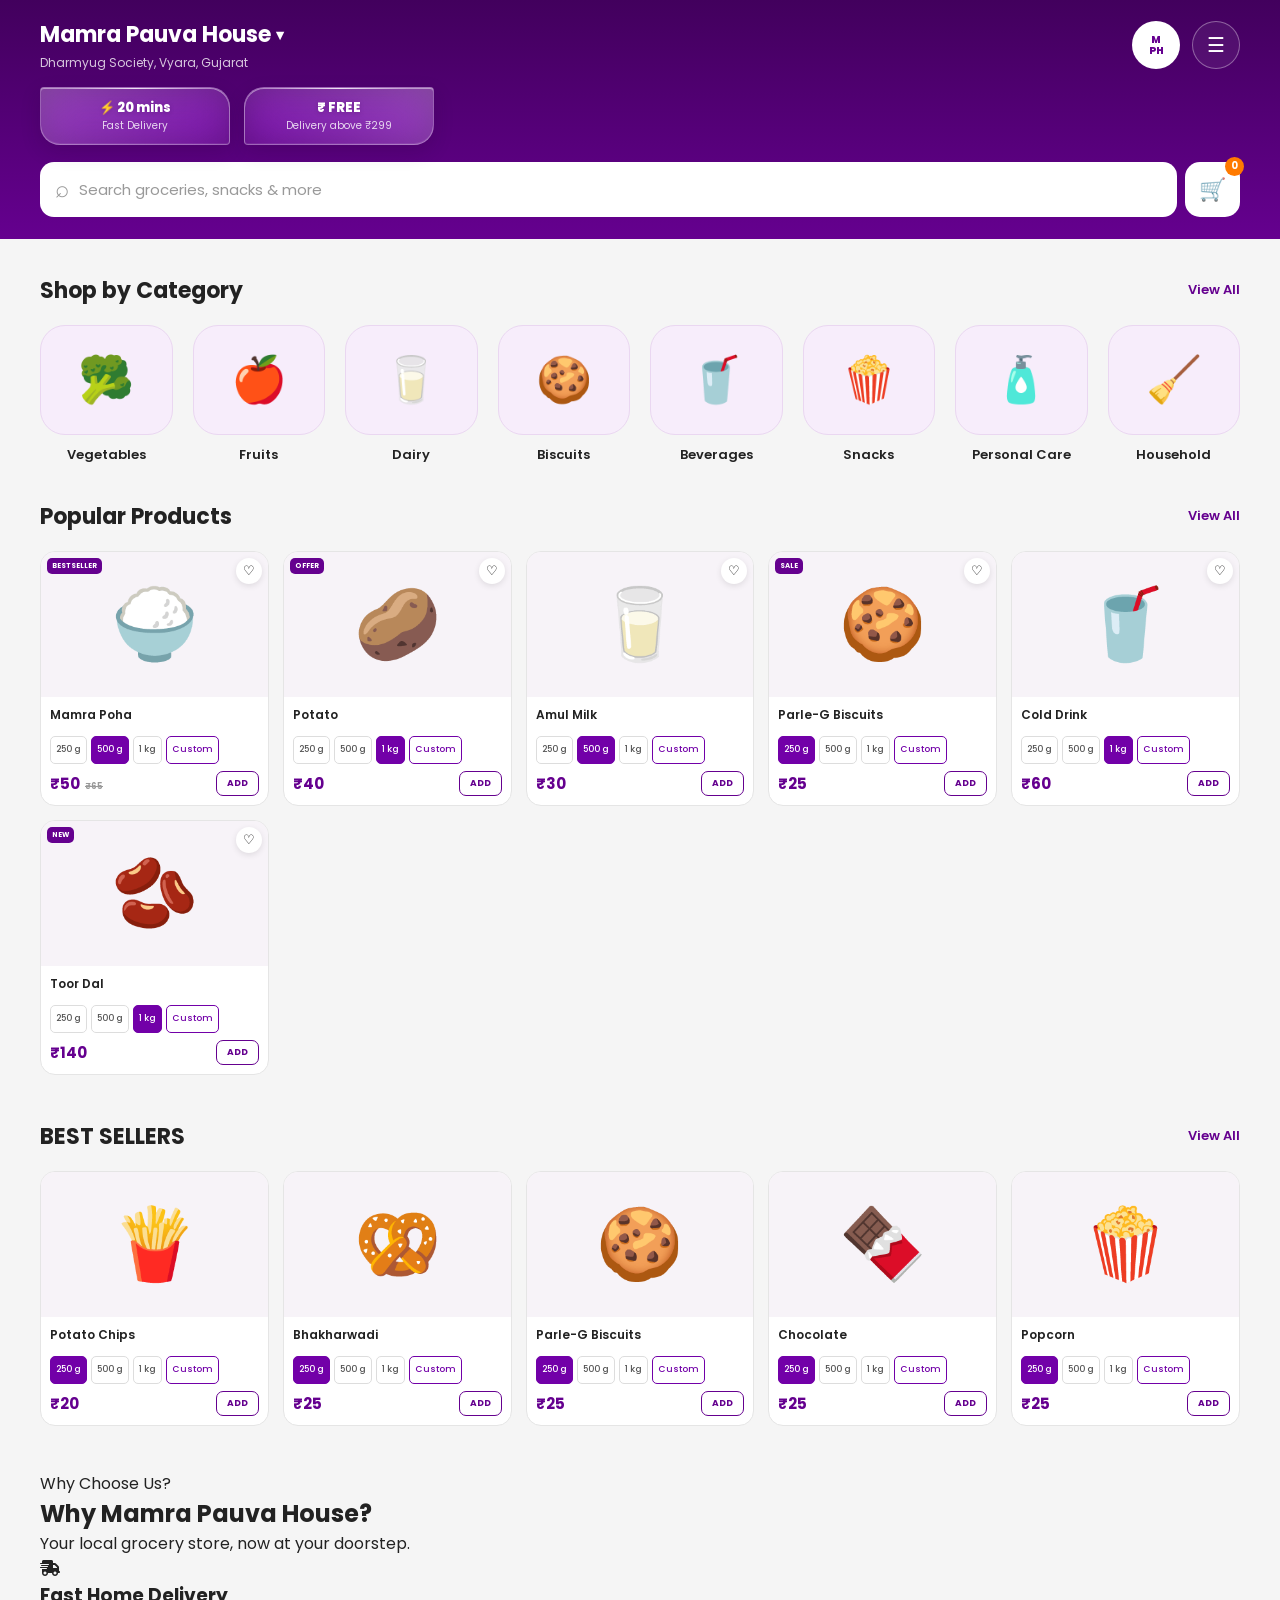
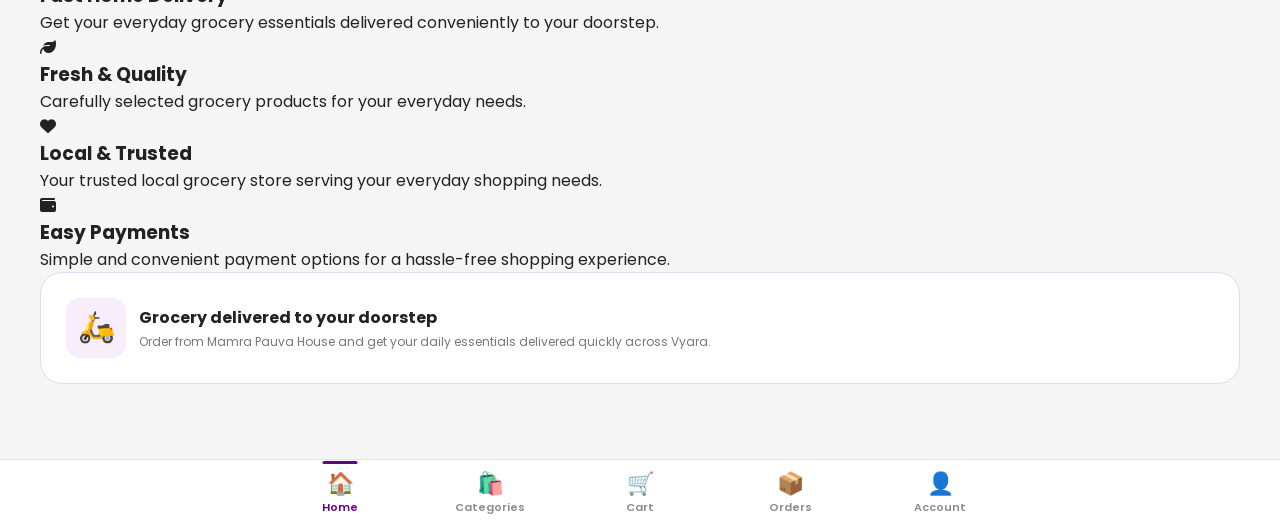
==== commit 1b257ae5: "Enhance index.html with new features and styles Added Font Awesome stylesheet and updated product co" ====
--- a/index.html
+++ b/index.html
@@ -29,6 +29,12 @@
     <link
         href="https://fonts.googleapis.com/css2?family=Poppins:wght@400;500;600;700;800&display=swap"
         rel="stylesheet"
+    >
+
+    <!-- Font Awesome -->
+    <link
+        rel="stylesheet"
+        href="https://cdnjs.cloudflare.com/ajax/libs/font-awesome/6.7.2/css/all.min.css"
     >
 
     <!-- Main CSS -->
@@ -351,9 +357,7 @@
             <div class="mp-products">
 
 
-                <!-- =================================================
-                     PRODUCT 1 - MAMRA POHA
-                ================================================== -->
+                <!-- PRODUCT 1 - MAMRA POHA -->
 
                 <article
                     class="mp-product"
@@ -456,9 +460,7 @@
 
 
 
-                <!-- =================================================
-                     PRODUCT 2 - POTATO
-                ================================================== -->
+                <!-- PRODUCT 2 - POTATO -->
 
                 <article
                     class="mp-product"
@@ -557,9 +559,7 @@
 
 
 
-                <!-- =================================================
-                     PRODUCT 3 - AMUL MILK
-                ================================================== -->
+                <!-- PRODUCT 3 - AMUL MILK -->
 
                 <article
                     class="mp-product"
@@ -654,9 +654,7 @@
 
 
 
-                <!-- =================================================
-                     PRODUCT 4 - PARLE-G BISCUITS
-                ================================================== -->
+                <!-- PRODUCT 4 - PARLE-G BISCUITS -->
 
                 <article
                     class="mp-product"
@@ -755,9 +753,7 @@
 
 
 
-                <!-- =================================================
-                     PRODUCT 5 - COLD DRINK
-                ================================================== -->
+                <!-- PRODUCT 5 - COLD DRINK -->
 
                 <article
                     class="mp-product"
@@ -852,9 +848,7 @@
 
 
 
-                <!-- =================================================
-                     PRODUCT 6 - TOOR DAL
-                ================================================== -->
+                <!-- PRODUCT 6 - TOOR DAL -->
 
                 <article
                     class="mp-product"
@@ -967,7 +961,7 @@
             <div class="mp-section-head">
 
                 <h2 class="mp-section-title">
-                    Snacks & Namkeen
+                    BEST SELLERS
                 </h2>
 
                 <a
@@ -1412,6 +1406,98 @@
         </section>
 
 
+
+        <!-- =========================================================
+     WHY MAMRA PAUVA HOUSE
+========================================================= -->
+
+<section class="mp-why-section">
+
+    <div class="mp-why-header">
+        <span class="mp-section-label">Why Choose Us?</span>
+
+        <h2 class="mp-why-title">
+            Why Mamra Pauva House?
+        </h2>
+
+        <p class="mp-why-subtitle">
+            Your local grocery store, now at your doorstep.
+        </p>
+    </div>
+
+
+    <div class="mp-why-grid">
+
+        <!-- Fast Delivery -->
+        <div class="mp-why-card">
+            <div class="mp-why-icon">
+                <i class="fas fa-truck-fast"></i>
+            </div>
+
+            <div class="mp-why-content">
+                <h3>Fast Home Delivery</h3>
+
+                <p>
+                    Get your everyday grocery essentials
+                    delivered conveniently to your doorstep.
+                </p>
+            </div>
+        </div>
+
+
+        <!-- Fresh Products -->
+        <div class="mp-why-card">
+            <div class="mp-why-icon">
+                <i class="fas fa-leaf"></i>
+            </div>
+
+            <div class="mp-why-content">
+                <h3>Fresh & Quality</h3>
+
+                <p>
+                    Carefully selected grocery products
+                    for your everyday needs.
+                </p>
+            </div>
+        </div>
+
+
+        <!-- Trusted Store -->
+        <div class="mp-why-card">
+            <div class="mp-why-icon">
+                <i class="fas fa-heart"></i>
+            </div>
+
+            <div class="mp-why-content">
+                <h3>Local & Trusted</h3>
+
+                <p>
+                    Your trusted local grocery store
+                    serving your everyday shopping needs.
+                </p>
+            </div>
+        </div>
+
+
+        <!-- Easy Payment -->
+        <div class="mp-why-card">
+            <div class="mp-why-icon">
+                <i class="fas fa-wallet"></i>
+            </div>
+
+            <div class="mp-why-content">
+                <h3>Easy Payments</h3>
+
+                <p>
+                    Simple and convenient payment options
+                    for a hassle-free shopping experience.
+                </p>
+            </div>
+        </div>
+
+    </div>
+
+</section>
 
         <!-- =================================================
              DELIVERY BANNER
@@ -1564,42 +1650,48 @@
 
 
             <div style="display: flex; align-items: center; gap: 10px;">
+
                 <div class="mp-custom-field">
 
-                <label for="mpCustomQuantity">
-                    Quantity
-                </label>
-
-                <input
-                    type="text"
-                    id="mpCustomQuantity"
-                    placeholder="Example: 750 g"
-                >
-
-            </div>
-
-            <div>
-                <p>=</p>
-            </div>
-
-            <div class="mp-custom-field">
-
-                <label for="mpCustomPrice">
-                    Price
-                </label>
-
-                <input
-                    type="number"
-                    id="mpCustomPrice"
-                    placeholder="Enter price"
-                    min="0"
-                    step="0.01"
-                >
-
-            </div>
-
-            </div>
-            
+                    <label for="mpCustomQuantity">
+                        Quantity
+                    </label>
+
+                    <input
+                        type="text"
+                        id="mpCustomQuantity"
+                        placeholder="Example: 750 g"
+                    >
+
+                </div>
+
+
+                <div>
+
+                    <p>
+                        =
+                    </p>
+
+                </div>
+
+
+                <div class="mp-custom-field">
+
+                    <label for="mpCustomPrice">
+                        Price
+                    </label>
+
+                    <input
+                        type="number"
+                        id="mpCustomPrice"
+                        placeholder="Enter price"
+                        min="0"
+                        step="0.01"
+                    >
+
+                </div>
+
+            </div>
 
 
             <div class="mp-custom-modal-actions">
--- a/style.css
+++ b/style.css
@@ -3,1964 +3,2388 @@
 ========================================================= */
 
 :root {
-  --primary: #65008f;
-  --primary-dark: #42005d;
-  --primary-light: #8f16b8;
-
-  --purple-bg: #f7edfb;
-  --purple-border: #ead7f1;
-
-  --white: #ffffff;
-
-  --black: #222222;
-  --dark: #333333;
-
-  --gray: #777777;
-
-  --light-gray: #eeeeee;
-  --border: #e5e5e5;
-
-  --green: #168c52;
-  --orange: #ff7a00;
-  --red: #e53935;
-
-  --body-bg: #f5f5f5;
-}
+    --primary: #65008f;
+    --primary-dark: #42005d;
+    --primary-light: #8f16b8;
+
+    --purple-bg: #f7edfb;
+    --purple-border: #ead7f1;
+
+    --white: #ffffff;
+
+    --black: #222222;
+    --dark: #333333;
+
+    --gray: #777777;
+
+    --light-gray: #eeeeee;
+    --border: #e5e5e5;
+
+    --green: #168c52;
+    --orange: #ff7a00;
+    --red: #e53935;
+
+    --body-bg: #f5f5f5;
+}
+
 
 /* =========================================================
    RESET
 ========================================================= */
 
 * {
-  margin: 0;
-  padding: 0;
-  box-sizing: border-box;
+    margin: 0;
+    padding: 0;
+    box-sizing: border-box;
 }
 
 html {
-  scroll-behavior: smooth;
+    scroll-behavior: smooth;
 }
 
 body {
-  margin: 0;
-
-  font-family: "Poppins", Arial, sans-serif;
-
-  background: var(--body-bg);
-
-  color: var(--black);
+    margin: 0;
+    font-family: "Poppins", Arial, sans-serif;
+    background: var(--body-bg);
+    color: var(--black);
 }
 
 button,
 input {
-  font-family: inherit;
+    font-family: inherit;
 }
 
 button {
-  cursor: pointer;
+    cursor: pointer;
 }
 
 a {
-  text-decoration: none;
-  color: inherit;
+    text-decoration: none;
+    color: inherit;
 }
 
 img {
-  max-width: 100%;
-  display: block;
-}
+    max-width: 100%;
+    display: block;
+}
+
 
 /* =========================================================
    PAGE
 ========================================================= */
 
 .mp-page {
-  width: 100%;
-
-  min-height: 100vh;
-
-  background: var(--body-bg);
-}
+    width: 100%;
+    min-height: 100vh;
+    background: var(--body-bg);
+}
+
 
 /* =========================================================
    HEADER
 ========================================================= */
 
 .mp-header {
-  background: linear-gradient(180deg, var(--primary-dark), var(--primary));
-
-  color: var(--white);
-
-  padding: 18px 16px 22px;
-
-  border-radius: 0 0 24px 24px;
+    background: linear-gradient(
+        180deg,
+        var(--primary-dark),
+        var(--primary)
+    );
+
+    color: var(--white);
+
+    padding: 18px 16px 22px;
+
+    border-radius: 0 0 24px 24px;
 }
 
 .mp-header-top {
-  display: flex;
-
-  align-items: center;
-
-  justify-content: space-between;
-
-  gap: 12px;
-}
-
-.mp-location {
-  flex: 1;
-
-  min-width: 0;
-}
-
-.mp-location-title {
-  font-size: 18px;
-
-  font-weight: 700;
-
-  display: flex;
-
-  align-items: center;
-
-  gap: 5px;
-}
-
-.mp-location-arrow {
-  font-size: 15px;
-}
-
-.mp-location-address {
-  margin-top: 3px;
-
-  font-size: 11px;
-
-  color: rgba(255, 255, 255, 0.78);
-
-  white-space: nowrap;
-
-  overflow: hidden;
-
-  text-overflow: ellipsis;
-}
-
-/* =========================================================
-   LOGO
-========================================================= */
-
-.mp-store-logo {
-  width: 45px;
-
-  height: 45px;
-
-  border-radius: 50%;
-
-  background: var(--white);
-
-  color: var(--primary);
-
-  display: flex;
-
-  align-items: center;
-
-  justify-content: center;
-
-  text-align: center;
-
-  font-size: 10px;
-
-  line-height: 1.1;
-
-  font-weight: 800;
-
-  flex-shrink: 0;
-
-  border: 2px solid rgba(255, 255, 255, 0.35);
-}
-
-/* =========================================================
-   MENU
-========================================================= */
-
-.mp-menu {
-  width: 44px;
-
-  height: 44px;
-
-  border: 1px solid rgba(255, 255, 255, 0.35);
-
-  background: rgba(255, 255, 255, 0.06);
-
-  color: var(--white);
-
-  border-radius: 50%;
-
-  display: flex;
-
-  align-items: center;
-
-  justify-content: center;
-
-  font-size: 20px;
-
-  flex-shrink: 0;
-}
-
-/* =========================================================
-   DELIVERY STRIP
-========================================================= */
-
-.mp-delivery-strip {
-  display: flex;
-  margin-top: 18px;
-
-  
-}
-
-.mp-delivery-strip::-webkit-scrollbar {
-  display: none;
-}
-
-.mp-delivery-item {
-  min-width: 115px;
-
-  background: rgba(255, 255, 255, 0.11);
-
-  border: 1px solid rgba(255, 255, 255, 0.18);
-
-  border-radius: 14px;
-
-  padding: 10px 12px;
-
-  text-align: center;
-}
-
-.mp-delivery-item strong {
-  display: block;
-
-  font-size: 13px;
-}
-
-.mp-delivery-item span {
-  font-size: 10px;
-
-  color: rgba(255, 255, 255, 0.72);
-}
-
-/* =========================================================
-   SEARCH
-========================================================= */
-
-.mp-search-wrapper {
-  margin-top: 17px;
-
-  display: flex;
-
-  gap: 8px;
-}
-
-.mp-search {
-  flex: 1;
-
-  height: 53px;
-
-  background: var(--white);
-
-  border-radius: 15px;
-
-  display: flex;
-
-  align-items: center;
-
-  padding: 0 15px;
-
-  color: #999;
-}
-
-.mp-search-icon {
-  font-size: 24px;
-
-  margin-right: 10px;
-
-  line-height: 1;
-}
-
-.mp-search input {
-  width: 100%;
-
-  border: 0;
-
-  outline: 0;
-
-  font-size: 14px;
-
-  color: var(--dark);
-
-  background: transparent;
-}
-
-.mp-search input::placeholder {
-  color: #999;
-}
-
-/* =========================================================
-   CART
-========================================================= */
-
-.mp-cart-button {
-  width: 53px;
-
-  height: 53px;
-
-  border: 0;
-
-  border-radius: 15px;
-
-  background: var(--white);
-
-  color: var(--primary);
-
-  font-size: 22px;
-
-  position: relative;
-
-  flex-shrink: 0;
-}
-
-.mp-cart-count {
-  position: absolute;
-
-  top: -5px;
-
-  right: -4px;
-
-  width: 19px;
-
-  height: 19px;
-
-  border-radius: 50%;
-
-  background: var(--orange);
-
-  color: var(--white);
-
-  font-size: 10px;
-
-  display: flex;
-
-  align-items: center;
-
-  justify-content: center;
-
-  font-weight: 700;
-}
-
-/* =========================================================
-   MAIN
-========================================================= */
-
-.mp-main {
-  width: 100%;
-
-  padding: 16px;
-}
-
-/* =========================================================
-   SECTION HEADER
-========================================================= */
-
-.mp-section-head {
-  display: flex;
-
-  align-items: center;
-
-  justify-content: space-between;
-
-  gap: 15px;
-
-  margin-bottom: 12px;
-}
-
-.mp-section-title {
-  font-size: 17px;
-
-  font-weight: 700;
-}
-
-.mp-view-all {
-  color: var(--primary);
-
-  font-size: 12px;
-
-  font-weight: 600;
-
-  white-space: nowrap;
-}
-
-/* =========================================================
-   CATEGORIES
-========================================================= */
-
-.mp-categories {
-  display: flex;
-  overflow-x: auto;
-  scrollbar-width: none;
-  margin-bottom: 20px;
-}
-
-.mp-categories::-webkit-scrollbar {
-  display: none;
-}
-
-.mp-category {
-  min-width: 76px;
-
-  text-align: center;
-
-  transition: transform 0.2s ease;
-}
-
-.mp-category-icon {
-  width: 68px;
-
-  height: 68px;
-
-  margin: auto;
-
-  background: var(--purple-bg);
-
-  border: 1px solid var(--purple-border);
-
-  border-radius: 20px;
-
-  display: flex;
-
-  align-items: center;
-
-  justify-content: center;
-
-  font-size: 32px;
-}
-
-.mp-category-name {
-  margin-top: 7px;
-
-  font-size: 11px;
-
-  font-weight: 600;
-}
-
-/* =========================================================
-   HERO
-========================================================= */
-
-.mp-hero {
-  background:
-    radial-gradient(
-      circle at 90% 20%,
-      rgba(255, 255, 255, 0.15),
-      transparent 25%
-    ),
-    linear-gradient(135deg, #480065, #8500ad);
-
-  border-radius: 22px;
-
-  color: var(--white);
-
-  min-height: 170px;
-
-  padding: 22px 20px;
-
-  position: relative;
-
-  overflow: hidden;
-
-  margin-bottom: 22px;
-}
-
-.mp-hero::before {
-  content: "";
-
-  position: absolute;
-
-  width: 170px;
-
-  height: 170px;
-
-  right: -70px;
-
-  bottom: -70px;
-
-  border-radius: 50%;
-
-  background: rgba(255, 255, 255, 0.08);
-}
-
-.mp-hero-content {
-  position: relative;
-
-  z-index: 2;
-
-  max-width: 70%;
-}
-
-.mp-hero-small {
-  font-size: 11px;
-
-  font-weight: 600;
-
-  color: #f2c9ff;
-
-  margin-bottom: 4px;
-}
-
-.mp-hero h1 {
-  font-size: 24px;
-
-  line-height: 1.2;
-
-  font-weight: 800;
-
-  margin-bottom: 8px;
-}
-
-.mp-hero p {
-  font-size: 11px;
-
-  color: rgba(255, 255, 255, 0.8);
-
-  line-height: 1.5;
-}
-
-.mp-hero-button {
-  display: inline-flex;
-
-  margin-top: 13px;
-
-  background: var(--white);
-
-  color: var(--primary);
-
-  padding: 8px 15px;
-
-  border-radius: 20px;
-
-  font-size: 11px;
-
-  font-weight: 700;
-}
-
-.mp-hero-icon {
-  position: absolute;
-
-  right: 20px;
-
-  bottom: 22px;
-
-  font-size: 70px;
-
-  transform: rotate(-8deg);
-}
-
-/* =========================================================
-   OFFERS
-========================================================= */
-
-.mp-offers {
-  display: flex;
-
-  gap: 10px;
-
-  overflow-x: auto;
-
-  scrollbar-width: none;
-
-  margin-bottom: 24px;
-}
-
-.mp-offers::-webkit-scrollbar {
-  display: none;
-}
-
-.mp-offer {
-  min-width: 145px;
-
-  height: 135px;
-
-  border-radius: 18px;
-
-  padding: 15px;
-
-  background: linear-gradient(135deg, #71009e, #9d17c2);
-
-  color: var(--white);
-
-  position: relative;
-
-  overflow: hidden;
-}
-
-.mp-offer:nth-child(2) {
-  background: linear-gradient(135deg, #4d0071, #8500aa);
-}
-
-.mp-offer:nth-child(3) {
-  background: linear-gradient(135deg, #8500ad, #b328d0);
-}
-
-.mp-offer-title {
-  font-size: 15px;
-
-  line-height: 1.25;
-
-  font-weight: 700;
-
-  position: relative;
-
-  z-index: 2;
-}
-
-.mp-offer-sub {
-  font-size: 10px;
-
-  margin-top: 4px;
-
-  opacity: 0.8;
-}
-
-.mp-offer-icon {
-  position: absolute;
-
-  right: 8px;
-
-  bottom: 0;
-
-  font-size: 54px;
-}
-
-/* =========================================================
-   QUICK LINKS
-========================================================= */
-
-.mp-quick-links {
-  display: grid;
-
-  grid-template-columns: repeat(4, 1fr);
-
-  gap: 9px;
-
-  margin-bottom: 25px;
-}
-
-.mp-quick-link {
-  background: var(--white);
-
-  border-radius: 15px;
-
-  padding: 12px 5px;
-
-  text-align: center;
-
-  border: 1px solid var(--border);
-
-  transition: all 0.2s ease;
-}
-
-.mp-quick-icon {
-  font-size: 23px;
-}
-
-.mp-quick-link span {
-  display: block;
-
-  margin-top: 5px;
-
-  font-size: 9px;
-
-  font-weight: 600;
-}
-
-/* =========================================================
-   PRODUCT SECTION
-========================================================= */
-
-.mp-product-section {
-  margin-bottom: 25px;
-}
-
-.mp-products {
-  display: flex;
-
-  gap: 12px;
-
-  overflow-x: auto;
-
-  scrollbar-width: none;
-}
-
-.mp-products::-webkit-scrollbar {
-  display: none;
-}
-
-/* =========================================================
-   PRODUCT CARD
-========================================================= */
-
-.mp-product {
-  min-width: 165px;
-
-  background: var(--white);
-
-  border-radius: 18px;
-
-  overflow: hidden;
-
-  border: 1px solid var(--border);
-
-  position: relative;
-
-  transition: all 0.2s ease;
-}
-
-.mp-product-image {
-  height: 100px;
-
-  background: #f7f3f8;
-
-  display: flex;
-
-  align-items: center;
-
-  justify-content: center;
-
-  font-size: 67px;
-
-  position: relative;
-
-  overflow: hidden;
-}
-
-.mp-product-image img {
-  width: 100%;
-
-  height: 100%;
-
-  object-fit: contain;
-
-  padding: 12px;
-}
-
-.mp-product-badge {
-  position: absolute;
-
-  left: 8px;
-
-  top: 8px;
-
-  background: var(--primary);
-
-  color: var(--white);
-
-  border-radius: 6px;
-
-  padding: 4px 7px;
-
-  font-size: 8px;
-
-  font-weight: 700;
-
-  z-index: 2;
-}
-
-.mp-wishlist {
-  position: absolute;
-
-  right: 8px;
-
-  top: 8px;
-
-  width: 29px;
-
-  height: 29px;
-
-  background: var(--white);
-
-  border: 0;
-
-  border-radius: 50%;
-
-  box-shadow: 0 2px 8px rgba(0, 0, 0, 0.12);
-
-  z-index: 2;
-}
-
-.mp-product-info {
-  padding: 8px;
-}
-
-.mp-product-name {
-  font-size: 12px;
-
-  font-weight: 600;
-
-  min-height: 35px;
-
-    display: -webkit-box;
-    -webkit-box-orient: vertical;
-    -webkit-line-clamp: 3;
-    overflow: hidden;
-
-}
-
-.mp-product-size {
-  color: #888;
-
-  font-size: 10px;
-
-  margin-top: 2px;
-}
-
-.mp-product-bottom {
-  display: flex;
-
-  align-items: center;
-
-  justify-content: space-between;
-
-  gap: 8px;
-
-  margin-top: 10px;
-}
-
-.mp-price {
-  font-size: 15px;
-
-  font-weight: 700;
-
-  color: var(--primary);
-
-  white-space: nowrap;
-}
-
-.mp-old-price {
-  color: #999;
-
-  text-decoration: line-through;
-
-  font-size: 9px;
-
-  margin-left: 3px;
-}
-
-.mp-add {
-  border: 1px solid var(--primary);
-
-  background: var(--white);
-
-  color: var(--primary);
-
-  border-radius: 8px;
-
-  padding: 5px 10px;
-
-  font-size: 10px;
-
-  font-weight: 700;
-
-  transition: all 0.2s ease;
-}
-
-/* =========================================================
-   DELIVERY BANNER
-========================================================= */
-
-.mp-delivery-banner {
-  background: var(--white);
-
-  border: 1px solid var(--purple-border);
-
-  border-radius: 18px;
-
-  padding: 15px;
-
-  display: flex;
-
-  align-items: center;
-
-  gap: 13px;
-
-  margin-bottom: 25px;
-}
-
-.mp-delivery-banner-icon {
-  width: 48px;
-
-  height: 48px;
-
-  background: var(--purple-bg);
-
-  border-radius: 14px;
-
-  display: flex;
-
-  align-items: center;
-
-  justify-content: center;
-
-  font-size: 25px;
-
-  flex-shrink: 0;
-}
-
-.mp-delivery-banner strong {
-  font-size: 13px;
-}
-
-.mp-delivery-banner p {
-  font-size: 10px;
-
-  color: var(--gray);
-
-  margin-top: 3px;
-
-  line-height: 1.5;
-}
-
-/* =========================================================
-   BOTTOM NAV
-========================================================= */
-
-.mp-bottom-nav {
-  position: fixed;
-
-  z-index: 1000;
-
-  left: 0;
-
-  right: 0;
-
-  bottom: 0;
-
-  height: 68px;
-
-  background: var(--white);
-
-  border-top: 1px solid var(--border);
-
-  display: flex;
-
-  justify-content: space-around;
-
-  align-items: center;
-
-  box-shadow: 0 -4px 20px rgba(0, 0, 0, 0.07);
-}
-
-.mp-nav-item {
-  flex: 1;
-
-  text-align: center;
-
-  color: #8d8d8d;
-
-  font-size: 9px;
-
-  font-weight: 600;
-
-  position: relative;
-}
-
-.mp-nav-icon {
-  font-size: 22px;
-
-  line-height: 1;
-
-  margin-bottom: 4px;
-}
-
-.mp-nav-item.active {
-  color: var(--primary);
-}
-
-.mp-nav-item.active::before {
-  content: "";
-
-  position: absolute;
-
-  width: 35px;
-
-  height: 3px;
-
-  background: var(--primary);
-
-  border-radius: 10px;
-
-  top: -8px;
-
-  left: 50%;
-
-  transform: translateX(-50%);
-}
-
-/* =========================================================
-   MOBILE
-   0px - 480px
-========================================================= */
-
-@media (max-width: 480px) {
-  body {
-    padding-bottom: 75px;
-  }
-
-  .mp-header {
-    padding: 16px 14px 20px;
-
-    border-radius: 0 0 22px 22px;
-  }
-
-  .mp-location-title {
-    font-size: 17px;
-  }
-
-  .mp-location-address {
-    font-size: 10px;
-  }
-
-  .mp-store-logo {
-    width: 42px;
-
-    height: 42px;
-
-    font-size: 9px;
-  }
-
-  .mp-menu {
-    width: 42px;
-
-    height: 42px;
-  }
-
-  .mp-delivery-strip {
-    margin-top: 15px;
-    width: 100%;
-  }
-
-  .mp-delivery-item {
-    min-width: 50%;
-
-    padding: 9px 8px;
-  }
-
-  .mp-search-wrapper {
-    margin-top: 15px;
-  }
-
-  .mp-main {
-    padding: 15px;
-  }
-
-  .mp-section-title {
-    font-size: 16px;
-  }
-
-  .mp-category {
-    min-width: 70px;
-  }
-
-  .mp-category-icon {
-    width: 62px;
-
-    height: 62px;
-
-    font-size: 29px;
-  }
-
-  .mp-hero {
-    min-height: 165px;
-
-    padding: 20px 18px;
-  }
-
-  .mp-hero h1 {
-    font-size: 22px;
-  }
-
-  .mp-hero-icon {
-    font-size: 62px;
-
-    right: 15px;
-  }
-
-  .mp-offer {
-    min-width: 145px;
-
-    height: 130px;
-  }
-
-  .mp-product {
-    min-width: 155px;
-  }
-
-  .mp-product-image {
-    height: 100px;
-  }
-
-  .mp-quick-links {
-    grid-template-columns: repeat(4, 1fr);
-
-    gap: 7px;
-  }
-
-  .mp-quick-link {
-    padding: 10px 4px;
-  }
-
-  .mp-quick-icon {
-    font-size: 21px;
-  }
-
-  .mp-quick-link span {
-    font-size: 8px;
-  }
-
-  .mp-bottom-nav {
-    display: flex;
-  }
-
-  .mp-category-section.is-sticky .mp-categories {
-    margin: 0;
-  }
-}
-
-/* =========================================================
-   TABLET
-   481px - 1024px
-========================================================= */
-
-@media (min-width: 481px) and (max-width: 1024px) {
-  body {
-    padding-bottom: 85px;
-  }
-
-  .mp-header {
-    padding: 24px 30px 28px;
-
-    border-radius: 0 0 30px 30px;
-  }
-
-  .mp-location-title {
-    font-size: 23px;
-  }
-
-  .mp-location-address {
-    font-size: 13px;
-  }
-
-  .mp-store-logo {
-    width: 55px;
-
-    height: 55px;
-
-    font-size: 12px;
-  }
-
-  .mp-menu {
-    width: 55px;
-
-    height: 55px;
-
-    font-size: 25px;
-  }
-
-  .mp-delivery-strip {
-    gap: 15px;
-
-    margin-top: 22px;
-  }
-
-  .mp-delivery-item {
-    min-width: 170px;
-
-    padding: 13px;
-  }
-
-  .mp-delivery-item strong {
-    font-size: 15px;
-  }
-
-  .mp-delivery-item span {
-    font-size: 11px;
-  }
-
-  .mp-search-wrapper {
-    margin-top: 22px;
-  }
-
-  .mp-search {
-    height: 60px;
-
-    border-radius: 17px;
-  }
-
-  .mp-search input {
-    font-size: 16px;
-  }
-
-  .mp-cart-button {
-    width: 60px;
-
-    height: 60px;
-  }
-
-  .mp-main {
-    padding: 28px 30px;
-  }
-
-  .mp-section-title {
-    font-size: 21px;
-  }
-
-  .mp-view-all {
-    font-size: 13px;
-  }
-
-  .mp-categories {
-    margin-bottom: 30px;
-  }
-
-  .mp-category {
-    min-width: 95px;
-  }
-
-  .mp-category-icon {
-    width: 82px;
-
-    height: 82px;
-
-    font-size: 38px;
-
-    border-radius: 23px;
-  }
-
-  .mp-category-name {
-    font-size: 12px;
-
-    margin-top: 9px;
-  }
-
-  .mp-hero {
-    min-height: 220px;
-
-    padding: 30px;
-
-    border-radius: 25px;
-
-    margin-bottom: 30px;
-  }
-
-  .mp-hero-content {
-    max-width: 65%;
-  }
-
-  .mp-hero-small {
-    font-size: 13px;
-  }
-
-  .mp-hero h1 {
-    font-size: 32px;
-  }
-
-  .mp-hero p {
-    font-size: 13px;
-  }
-
-  .mp-hero-button {
-    padding: 10px 20px;
-
-    font-size: 12px;
-  }
-
-  .mp-hero-icon {
-    font-size: 100px;
-
-    right: 50px;
-
-    bottom: 30px;
-  }
-
-  .mp-offers {
-    gap: 15px;
-
-    margin-bottom: 30px;
-  }
-
-  .mp-offer {
-    min-width: 220px;
-
-    height: 165px;
-
-    padding: 20px;
-
-    border-radius: 22px;
-  }
-
-  .mp-offer-title {
-    font-size: 19px;
-  }
-
-  .mp-offer-sub {
-    font-size: 11px;
-  }
-
-  .mp-offer-icon {
-    font-size: 70px;
-  }
-
-  .mp-quick-links {
-    grid-template-columns: repeat(4, 1fr);
-
-    gap: 15px;
-
-    margin-bottom: 35px;
-  }
-
-  .mp-quick-link {
-    padding: 18px 8px;
-
-    border-radius: 18px;
-  }
-
-  .mp-quick-icon {
-    font-size: 29px;
-  }
-
-  .mp-quick-link span {
-    font-size: 11px;
-  }
-
-  .mp-product-section {
-    margin-bottom: 35px;
-  }
-
-  .mp-products {
-    display: grid;
-
-    grid-template-columns: repeat(3, 1fr);
-
-    gap: 18px;
-
-    overflow: visible;
-  }
-
-  .mp-product {
-    min-width: 0;
-
-    border-radius: 20px;
-  }
-
-  .mp-product-image {
-    height: 180px;
-
-    font-size: 85px;
-  }
-
-  .mp-product-info {
-    padding: 14px;
-  }
-
-  .mp-product-name {
-    font-size: 14px;
-  }
-
-  .mp-product-size {
-    font-size: 11px;
-  }
-
-  .mp-price {
-    font-size: 17px;
-  }
-
-  .mp-add {
-    padding: 7px 13px;
-
-    font-size: 11px;
-  }
-
-  .mp-delivery-banner {
-    padding: 20px;
-
-    border-radius: 20px;
-  }
-
-  .mp-delivery-banner strong {
-    font-size: 15px;
-  }
-
-  .mp-delivery-banner p {
-    font-size: 11px;
-  }
-
-  .mp-bottom-nav {
-    height: 75px;
-  }
-
-  .mp-nav-icon {
-    font-size: 25px;
-  }
-
-  .mp-nav-item {
-    font-size: 10px;
-  }
-}
-
-/* =========================================================
-   DESKTOP
-   1025px+
-========================================================= */
-
-@media (min-width: 1025px) {
-  body {
-    background: #f0edf1;
-
-    padding-bottom: 0;
-  }
-
-  .mp-header {
-    border-radius: 0;
-
-    padding: 18px 40px 22px;
-  }
-
-  .mp-header-top {
-    max-width: 1400px;
-
-    margin: 0 auto;
-  }
-
-  .mp-location-title {
-    font-size: 22px;
-  }
-
-  .mp-location-address {
-    font-size: 12px;
-  }
-
-  .mp-store-logo {
-    width: 48px;
-
-    height: 48px;
-  }
-
-  .mp-menu {
-    width: 48px;
-
-    height: 48px;
-  }
-
-  .mp-delivery-strip {
-    max-width: 1400px;
-
-    margin: 15px auto 0;
-
-    gap: 12px;
-  }
-
-  .mp-delivery-item {
-    min-width: 155px;
-
-    padding: 10px 15px;
-  }
-
-  .mp-search-wrapper {
-    max-width: 1400px;
-
-    margin: 17px auto 0;
-  }
-
-  .mp-search {
-    height: 55px;
-
-    border-radius: 14px;
-  }
-
-  .mp-search input {
-    font-size: 15px;
-  }
-
-  .mp-cart-button {
-    width: 55px;
-
-    height: 55px;
-  }
-
-  .mp-main {
-    max-width: 1400px;
-
-    margin: 0 auto;
-
-    padding: 35px 40px 50px;
-  }
-
-  .mp-section-head {
-    margin-bottom: 18px;
-  }
-
-  .mp-section-title {
-    font-size: 22px;
-  }
-
-  .mp-view-all {
-    font-size: 13px;
-  }
-
-  .mp-categories {
-    display: grid;
-
-    grid-template-columns: repeat(8, 1fr);
-
-    gap: 20px;
-
-    overflow: visible;
-
-    margin-bottom: 35px;
-  }
-
-  .mp-category {
-    min-width: 0;
-
-    cursor: pointer;
-  }
-
-  .mp-category:hover {
-    transform: translateY(-4px);
-  }
-
-  .mp-category-icon {
-    width: 100%;
-
-    height: 110px;
-
-    font-size: 45px;
-
-    border-radius: 25px;
-  }
-
-  .mp-category-name {
-    font-size: 13px;
-
-    margin-top: 10px;
-  }
-
-  .mp-hero {
-    min-height: 270px;
-
-    padding: 45px 50px;
-
-    border-radius: 28px;
-
-    margin-bottom: 35px;
-  }
-
-  .mp-hero-content {
-    max-width: 55%;
-  }
-
-  .mp-hero-small {
-    font-size: 14px;
-  }
-
-  .mp-hero h1 {
-    font-size: 42px;
-
-    margin-bottom: 12px;
-  }
-
-  .mp-hero p {
-    font-size: 14px;
-
-    max-width: 500px;
-  }
-
-  .mp-hero-button {
-    margin-top: 20px;
-
-    padding: 12px 23px;
-
-    font-size: 13px;
-  }
-
-  .mp-hero-icon {
-    font-size: 130px;
-
-    right: 100px;
-
-    bottom: 35px;
-  }
-
-  .mp-offers {
-    display: grid;
-
-    grid-template-columns: repeat(3, 1fr);
-
-    gap: 20px;
-
-    overflow: visible;
-
-    margin-bottom: 35px;
-  }
-
-  .mp-offer {
-    min-width: 0;
-
-    height: 180px;
-
-    padding: 25px;
-
-    border-radius: 24px;
-
-    cursor: pointer;
-
-    transition: transform 0.2s ease;
-  }
-
-  .mp-offer:hover {
-    transform: translateY(-4px);
-  }
-
-  .mp-offer-title {
-    font-size: 24px;
-  }
-
-  .mp-offer-sub {
-    font-size: 12px;
-  }
-
-  .mp-offer-icon {
-    font-size: 85px;
-
-    right: 25px;
-  }
-
-  .mp-quick-links {
-    grid-template-columns: repeat(4, 1fr);
-
-    gap: 18px;
-
-    margin-bottom: 40px;
-  }
-
-  .mp-quick-link {
-    padding: 20px;
-
-    border-radius: 18px;
-  }
-
-  .mp-quick-link:hover {
-    border-color: #c58ada;
-
-    transform: translateY(-3px);
-  }
-
-  .mp-quick-icon {
-    font-size: 30px;
-  }
-
-  .mp-quick-link span {
-    font-size: 12px;
-
-    margin-top: 8px;
-  }
-
-  .mp-product-section {
-    margin-bottom: 45px;
-  }
-
-  .mp-products {
-    display: grid;
-
-    grid-template-columns: repeat(5, 1fr);
-
-    gap: 20px;
-
-    overflow: visible;
-  }
-
-  .mp-product {
-    min-width: 0;
-
-    border-radius: 20px;
-
-    transition: all 0.2s ease;
-  }
-
-  .mp-product:hover {
-    transform: translateY(-5px);
-
-    box-shadow: 0 8px 25px rgba(70, 0, 90, 0.12);
-  }
-
-  .mp-product-image {
-    height: 210px;
-
-    font-size: 95px;
-  }
-
-  .mp-product-info {
-    padding: 15px;
-  }
-
-  .mp-product-name {
-    font-size: 14px;
-
-    min-height: 40px;
-  }
-
-  .mp-product-size {
-    font-size: 11px;
-  }
-
-  .mp-price {
-    font-size: 18px;
-  }
-
-  .mp-old-price {
-    font-size: 10px;
-  }
-
-  .mp-add {
-    padding: 7px 15px;
-
-    font-size: 11px;
-  }
-
-  .mp-add:hover {
-    background: var(--primary);
-
-    color: var(--white);
-  }
-
-  .mp-delivery-banner {
-    padding: 25px;
-
-    border-radius: 22px;
-  }
-
-  .mp-delivery-banner-icon {
-    width: 60px;
-
-    height: 60px;
-
-    font-size: 30px;
-  }
-
-  .mp-delivery-banner strong {
-    font-size: 16px;
-  }
-
-  .mp-delivery-banner p {
-    font-size: 12px;
-  }
-
-  /* Desktop navigation */
-
-  .mp-bottom-nav {
-    position: relative;
-
-    left: auto;
-
-    right: auto;
-
-    bottom: auto;
-
-    width: 100%;
-
-    height: 70px;
-
-    transform: none;
-
-    border-top: 1px solid var(--border);
-
-    box-shadow: none;
-
-    justify-content: center;
-
-    gap: 70px;
-  }
-
-  .mp-nav-item {
-    flex: 0 0 auto;
-
-    min-width: 80px;
-
-    font-size: 11px;
-  }
-
-  .mp-nav-icon {
-    font-size: 22px;
-  }
-
-  .mp-nav-item.active::before {
-    top: -12px;
-  }
-}
-
-/* =========================================================
-   LARGE DESKTOP
-   1400px+
-========================================================= */
-
-@media (min-width: 1400px) {
-  .mp-header {
-    padding-left: 60px;
-
-    padding-right: 60px;
-  }
-
-  .mp-main {
-    padding-left: 60px;
-
-    padding-right: 60px;
-  }
-
-  .mp-products {
-    grid-template-columns: repeat(6, 1fr);
-  }
-
-  .mp-category-icon {
-    height: 120px;
-  }
-
-  .mp-product-image {
-    height: 220px;
-  }
-}
-
-.mp-category-section {
-  position: relative;
-  z-index: 100;
-  background: var(--body-bg);
-}
-
-/* Added by JavaScript */
-.mp-category-section.is-sticky {
-  position: fixed;
-  top: 0;
-  left: 0;
-  right: 0;
-  z-index: 999;
-  background: var(--body-bg);
-  box-shadow: 0 3px 12px rgba(0, 0, 0, 0.08);
-  padding: 12px 20px 0;
-}
-
-/* Prevent content jump when section becomes fixed */
-.mp-category-section-placeholder {
-  display: none;
-}
-
-.mp-category-section-placeholder.active {
-  display: block;
-}
-
-
-/* Product Size Options */
-.mp-product-options {
-    display: flex;
-    flex-wrap: wrap;
-    align-items: center;
-    gap: 6px;
-}
-
-.mp-size-option {
-    min-width: 0;
-    height: 32px;
-    padding: 0 6px;
-
-    border: 1px solid #ddd;
-    border-radius: 6px;
-
-    background: #fff;
-    color: #555;
-
-    font-size: 10px;
-    font-weight: 500;
-
-    cursor: pointer;
-
-    white-space: nowrap;
-}
-
-.mp-size-option:hover {
-    border-color: #7200a8;
-    color: #7200a8;
-}
-
-.mp-size-option.active {
-    background: #7200a8;
-    border-color: #7200a8;
-    color: #fff;
-}
-
-.mp-custom-option {
-    color: #7200a8;
-    border-color: #7200a8;
-}
-
-
-/* =========================
-   Custom Quantity Modal
-========================= */
-
-.mp-custom-modal {
-    position: fixed;
-    inset: 0;
-
-    display: none;
-    align-items: flex-end;
-    justify-content: center;
-
-    background: rgba(0, 0, 0, 0.45);
-
-    z-index: 9999;
-}
-
-.mp-custom-modal.active {
-    display: flex;
-}
-
-
-/* Modal box */
-
-.mp-custom-modal-content {
-    width: 100%;
-    max-width: 500px;
-
-    background: #fff;
-
-    border-radius: 20px 20px 0 0;
-
-    padding: 20px;
-
-    animation: mpModalUp 0.25s ease;
-}
-
-@keyframes mpModalUp {
-
-    from {
-        transform: translateY(100%);
-    }
-
-    to {
-        transform: translateY(0);
-    }
-
-}
-
-
-/* Header */
-
-.mp-custom-modal-header {
     display: flex;
     align-items: center;
     justify-content: space-between;
+    gap: 12px;
+}
+
+.mp-location {
+    flex: 1;
+    min-width: 0;
+}
+
+.mp-location-title {
+    font-size: 18px;
+    font-weight: 700;
+
+    display: flex;
+    align-items: center;
+    gap: 5px;
+}
+
+.mp-location-arrow {
+    font-size: 15px;
+}
+
+.mp-location-address {
+    margin-top: 3px;
+
+    font-size: 11px;
+
+    color: rgba(255, 255, 255, 0.78);
+
+    white-space: nowrap;
+    overflow: hidden;
+    text-overflow: ellipsis;
+}
+
+
+/* =========================================================
+   LOGO
+========================================================= */
+
+.mp-store-logo {
+    width: 45px;
+    height: 45px;
+
+    border-radius: 50%;
+
+    background: var(--white);
+    color: var(--primary);
+
+    display: flex;
+    align-items: center;
+    justify-content: center;
+
+    text-align: center;
+
+    font-size: 10px;
+    line-height: 1.1;
+    font-weight: 800;
+
+    flex-shrink: 0;
+
+    border: 2px solid rgba(255, 255, 255, 0.35);
+}
+
+
+/* =========================================================
+   MENU
+========================================================= */
+
+.mp-menu {
+    width: 44px;
+    height: 44px;
+
+    border: 1px solid rgba(255, 255, 255, 0.35);
+
+    background: rgba(255, 255, 255, 0.06);
+
+    color: var(--white);
+
+    border-radius: 50%;
+
+    display: flex;
+    align-items: center;
+    justify-content: center;
+
+    font-size: 20px;
+
+    flex-shrink: 0;
+}
+
+
+/* =========================================================
+   UNIQUE GLASS DELIVERY STRIP
+========================================================= */
+
+.mp-delivery-strip {
+    display: flex;
+    gap: 10px;
+    margin-top: 18px;
+    position: relative;
+}
+
+.mp-delivery-strip::-webkit-scrollbar {
+    display: none;
+}
+
+.mp-delivery-item {
+    position: relative;
+    flex: 1;
+    min-width: 0;
+
+    padding: 13px 16px;
+
+    color: #fff;
+    text-align: center;
+
+    background:
+        linear-gradient(
+            145deg,
+            rgba(255, 255, 255, 0.26),
+            rgba(255, 255, 255, 0.08)
+        );
+
+    border: 1px solid rgba(255, 255, 255, 0.30);
+
+    /* Unique asymmetric shape */
+    border-radius: 4px 20px 4px 20px;
+
+    backdrop-filter: blur(18px) saturate(150%);
+    -webkit-backdrop-filter: blur(18px) saturate(150%);
+
+    box-shadow:
+        inset 0 1px 0 rgba(255, 255, 255, 0.45),
+        inset 0 -1px 0 rgba(255, 255, 255, 0.08),
+        0 7px 20px rgba(30, 0, 45, 0.16);
+
+    overflow: hidden;
+}
+
+/* Permanent diagonal glass shine */
+.mp-delivery-item::before {
+    content: "";
+
+    position: absolute;
+
+    width: 90px;
+    height: 180px;
+
+    top: -75px;
+    left: -105px;
+
+    background: linear-gradient(
+        110deg,
+        transparent 30%,
+        rgba(255, 255, 255, 0.18) 50%,
+        transparent 70%
+    );
+
+    transform: rotate(18deg);
+
+    pointer-events: none;
+}
+
+/* Thin top highlight */
+.mp-delivery-item::after {
+    content: "";
+
+    position: absolute;
+
+    top: 0;
+    left: 12%;
+    right: 12%;
+
+    height: 1px;
+
+    background: linear-gradient(
+        90deg,
+        transparent,
+        rgba(255, 255, 255, 0.75),
+        transparent
+    );
+
+    pointer-events: none;
+}
+
+/* Delivery title */
+.mp-delivery-item strong {
+    position: relative;
+    z-index: 2;
+
+    display: block;
+
+    font-size: 13px;
+    font-weight: 800;
+    line-height: 1.2;
+
+    color: #fff;
+
+    text-shadow:
+        0 1px 4px rgba(50, 0, 70, 0.25);
+}
+
+/* Delivery subtitle */
+.mp-delivery-item span {
+    position: relative;
+    z-index: 2;
+
+    display: block;
+
+    margin-top: 4px;
+
+    font-size: 10px;
+    line-height: 1.2;
+
+    color: rgba(255, 255, 255, 0.82);
+}
+
+
+/* =========================================================
+   ALTERNATING CARD SHAPES
+========================================================= */
+
+.mp-delivery-item:nth-child(1) {
+    border-radius: 4px 20px 4px 20px;
+}
+
+.mp-delivery-item:nth-child(2) {
+    border-radius: 20px 4px 20px 4px;
+
+    background:
+        linear-gradient(
+            215deg,
+            rgba(255, 255, 255, 0.27),
+            rgba(255, 255, 255, 0.07)
+        );
+}
+
+.mp-delivery-item:nth-child(3) {
+    border-radius: 4px 20px 4px 20px;
+}
+
+
+/* =========================================================
+   MOBILE DELIVERY STRIP
+========================================================= */
+
+@media (max-width: 480px) {
+
+    .mp-delivery-strip {
+        gap: 7px;
+        margin-top: 15px;
+    }
+
+    .mp-delivery-item {
+        padding: 10px 7px;
+
+        border-radius: 3px 14px 3px 14px;
+
+        backdrop-filter: blur(14px) saturate(140%);
+        -webkit-backdrop-filter: blur(14px) saturate(140%);
+
+        box-shadow:
+            inset 0 1px 0 rgba(255, 255, 255, 0.30),
+            0 5px 16px rgba(40, 0, 60, 0.14);
+    }
+
+    .mp-delivery-item:nth-child(1),
+    .mp-delivery-item:nth-child(3) {
+        border-radius: 3px 14px 3px 14px;
+    }
+
+    .mp-delivery-item:nth-child(2) {
+        border-radius: 14px 3px 14px 3px;
+    }
+
+    .mp-delivery-item strong {
+        font-size: 10px;
+    }
+
+    .mp-delivery-item span {
+        margin-top: 3px;
+        font-size: 8px;
+    }
+}
+
+
+/* =========================================================
+   TABLET DELIVERY STRIP
+========================================================= */
+
+@media (min-width: 481px) and (max-width: 1024px) {
+
+    .mp-delivery-strip {
+        gap: 12px;
+        margin-top: 22px;
+    }
+
+    .mp-delivery-item {
+        padding: 14px 16px;
+        border-radius: 5px 20px 5px 20px;
+    }
+
+    .mp-delivery-item:nth-child(2) {
+        border-radius: 20px 5px 20px 5px;
+    }
+
+    .mp-delivery-item strong {
+        font-size: 14px;
+    }
+
+    .mp-delivery-item span {
+        font-size: 10px;
+    }
+}
+
+
+/* =========================================================
+   DESKTOP DELIVERY STRIP
+========================================================= */
+
+@media (min-width: 1025px) {
+
+    .mp-delivery-strip {
+        gap: 14px;
+    }
+
+    .mp-delivery-item {
+        max-width: 195px;
+        padding: 13px 18px;
+    }
+}
+
+/* =========================================================
+   SEARCH
+========================================================= */
+
+.mp-search-wrapper {
+    margin-top: 17px;
+
+    display: flex;
+    gap: 8px;
+}
+
+.mp-search {
+    flex: 1;
+
+    height: 53px;
+
+    background: var(--white);
+
+    border-radius: 15px;
+
+    display: flex;
+    align-items: center;
+
+    padding: 0 15px;
+
+    color: #999;
+}
+
+.mp-search-icon {
+    font-size: 24px;
+    margin-right: 10px;
+    line-height: 1;
+}
+
+.mp-search input {
+    width: 100%;
+
+    border: 0;
+    outline: 0;
+
+    font-size: 14px;
+
+    color: var(--dark);
+
+    background: transparent;
+}
+
+.mp-search input::placeholder {
+    color: #999;
+}
+
+
+/* =========================================================
+   CART
+========================================================= */
+
+.mp-cart-button {
+    width: 53px;
+    height: 53px;
+
+    border: 0;
+
+    border-radius: 15px;
+
+    background: var(--white);
+    color: var(--primary);
+
+    font-size: 22px;
+
+    position: relative;
+
+    flex-shrink: 0;
+}
+
+.mp-cart-count {
+    position: absolute;
+
+    top: -5px;
+    right: -4px;
+
+    width: 19px;
+    height: 19px;
+
+    border-radius: 50%;
+
+    background: var(--orange);
+    color: var(--white);
+
+    font-size: 10px;
+
+    display: flex;
+    align-items: center;
+    justify-content: center;
+
+    font-weight: 700;
+}
+
+
+/* =========================================================
+   MAIN
+========================================================= */
+
+.mp-main {
+    width: 100%;
+    padding: 16px;
+}
+
+
+/* =========================================================
+   SECTION HEADER
+========================================================= */
+
+.mp-section-head {
+    display: flex;
+    align-items: center;
+    justify-content: space-between;
+
+    gap: 15px;
+
+    margin-bottom: 8px;
+}
+
+.mp-section-title {
+    font-size: 17px;
+    font-weight: 700;
+}
+
+.mp-view-all {
+    color: var(--primary);
+
+    font-size: 12px;
+    font-weight: 600;
+
+    white-space: nowrap;
+}
+
+
+/* =========================================================
+   CATEGORIES
+========================================================= */
+
+.mp-categories {
+    display: flex;
+
+    overflow-x: auto;
+
+    scrollbar-width: none;
+
+    margin-bottom: 20px;
+}
+
+.mp-categories::-webkit-scrollbar {
+    display: none;
+}
+
+.mp-category {
+    min-width: 76px;
+
+    text-align: center;
+
+    transition: transform 0.2s ease;
+}
+
+.mp-category-icon {
+    width: 68px;
+    height: 62px;
+
+    margin: auto;
+
+    background: var(--purple-bg);
+
+    border: 1px solid var(--purple-border);
+
+    border-radius: 20px;
+
+    display: flex;
+    align-items: center;
+    justify-content: center;
+
+    font-size: 32px;
+}
+
+.mp-category-name {
+    margin-top: 7px;
+
+    font-size: 11px;
+    font-weight: 600;
+}
+
+
+/* =========================================================
+   HERO
+========================================================= */
+
+.mp-hero {
+    background:
+        radial-gradient(
+            circle at 90% 20%,
+            rgba(255, 255, 255, 0.15),
+            transparent 25%
+        ),
+        linear-gradient(
+            135deg,
+            #480065,
+            #8500ad
+        );
+
+    border-radius: 22px;
+
+    color: var(--white);
+
+    min-height: 170px;
+
+    padding: 22px 20px;
+
+    position: relative;
+
+    overflow: hidden;
+
+    margin-bottom: 22px;
+}
+
+.mp-hero::before {
+    content: "";
+
+    position: absolute;
+
+    width: 170px;
+    height: 170px;
+
+    right: -70px;
+    bottom: -70px;
+
+    border-radius: 50%;
+
+    background: rgba(255, 255, 255, 0.08);
+}
+
+.mp-hero-content {
+    position: relative;
+
+    z-index: 2;
+
+    max-width: 70%;
+}
+
+.mp-hero-small {
+    font-size: 11px;
+
+    font-weight: 600;
+
+    color: #f2c9ff;
+
+    margin-bottom: 4px;
+}
+
+.mp-hero h1 {
+    font-size: 24px;
+
+    line-height: 1.2;
+
+    font-weight: 800;
+
+    margin-bottom: 8px;
+}
+
+.mp-hero p {
+    font-size: 11px;
+
+    color: rgba(255, 255, 255, 0.8);
+
+    line-height: 1.5;
+}
+
+.mp-hero-button {
+    display: inline-flex;
+
+    margin-top: 13px;
+
+    background: var(--white);
+
+    color: var(--primary);
+
+    padding: 8px 15px;
+
+    border-radius: 20px;
+
+    font-size: 11px;
+
+    font-weight: 700;
+}
+
+.mp-hero-icon {
+    position: absolute;
+
+    right: 20px;
+    bottom: 22px;
+
+    font-size: 70px;
+
+    transform: rotate(-8deg);
+}
+
+
+/* =========================================================
+   OFFERS
+========================================================= */
+
+.mp-offers {
+    display: flex;
+
+    gap: 10px;
+
+    overflow-x: auto;
+
+    scrollbar-width: none;
+
+    margin-bottom: 24px;
+}
+
+.mp-offers::-webkit-scrollbar {
+    display: none;
+}
+
+.mp-offer {
+    min-width: 145px;
+
+    height: 135px;
+
+    border-radius: 18px;
+
+    padding: 15px;
+
+    background: linear-gradient(
+        135deg,
+        #71009e,
+        #9d17c2
+    );
+
+    color: var(--white);
+
+    position: relative;
+
+    overflow: hidden;
+}
+
+.mp-offer:nth-child(2) {
+    background: linear-gradient(
+        135deg,
+        #4d0071,
+        #8500aa
+    );
+}
+
+.mp-offer:nth-child(3) {
+    background: linear-gradient(
+        135deg,
+        #8500ad,
+        #b328d0
+    );
+}
+
+.mp-offer-title {
+    font-size: 15px;
+
+    line-height: 1.25;
+
+    font-weight: 700;
+
+    position: relative;
+
+    z-index: 2;
+}
+
+.mp-offer-sub {
+    font-size: 10px;
+
+    margin-top: 4px;
+
+    opacity: 0.8;
+}
+
+.mp-offer-icon {
+    position: absolute;
+
+    right: 8px;
+    bottom: 0;
+
+    font-size: 54px;
+}
+
+
+/* =========================================================
+   QUICK LINKS
+========================================================= */
+
+.mp-quick-links {
+    display: grid;
+
+    grid-template-columns: repeat(4, 1fr);
+
+    gap: 9px;
+
+    margin-bottom: 25px;
+}
+
+.mp-quick-link {
+    background: var(--white);
+
+    border-radius: 15px;
+
+    padding: 12px 5px;
+
+    text-align: center;
+
+    border: 1px solid var(--border);
+
+    transition: all 0.2s ease;
+}
+
+.mp-quick-icon {
+    font-size: 23px;
+}
+
+.mp-quick-link span {
+    display: block;
+
+    margin-top: 5px;
+
+    font-size: 9px;
+
+    font-weight: 600;
+}
+
+
+/* =========================================================
+   PRODUCT SECTION
+========================================================= */
+
+.mp-product-section {
+    margin-bottom: 25px;
+}
+
+.mp-products {
+    display: flex;
+
+    gap: 10px;
+
+    overflow-x: auto;
+
+    scrollbar-width: none;
+}
+
+.mp-products::-webkit-scrollbar {
+    display: none;
+}
+
+
+/* =========================================================
+   PRODUCT CARD
+========================================================= */
+
+.mp-product {
+    min-width: 155px;
+
+    background: var(--white);
+
+    border-radius: 14px;
+
+    overflow: hidden;
+
+    border: 1px solid var(--border);
+
+    position: relative;
+
+    transition: all 0.2s ease;
+}
+
+
+/* =========================================================
+   PRODUCT IMAGE
+========================================================= */
+
+.mp-product-image {
+    height: 105px;
+
+    background: #f7f3f8;
+
+    display: flex;
+
+    align-items: center;
+
+    justify-content: center;
+
+    font-size: 55px;
+
+    position: relative;
+
+    overflow: hidden;
+}
+
+.mp-product-image img {
+    width: 100%;
+
+    height: 100%;
+
+    object-fit: contain;
+
+    padding: 8px;
+}
+
+
+/* =========================================================
+   PRODUCT BADGE
+========================================================= */
+
+.mp-product-badge {
+    position: absolute;
+
+    left: 6px;
+
+    top: 6px;
+
+    background: var(--primary);
+
+    color: var(--white);
+
+    border-radius: 5px;
+
+    padding: 3px 5px;
+
+    font-size: 7px;
+
+    font-weight: 700;
+
+    z-index: 2;
+}
+
+
+/* =========================================================
+   WISHLIST
+========================================================= */
+
+.mp-wishlist {
+    position: absolute;
+
+    right: 6px;
+
+    top: 6px;
+
+    width: 26px;
+
+    height: 26px;
+
+    background: var(--white);
+
+    border: 0;
+
+    border-radius: 50%;
+
+    box-shadow: 0 2px 6px rgba(0, 0, 0, 0.10);
+
+    z-index: 2;
+}
+
+
+/* =========================================================
+   PRODUCT INFO
+========================================================= */
+
+.mp-product-info {
+    padding: 7px;
+}
+
+.mp-product-name {
+    font-size: 12px;
+
+    font-weight: 600;
+
+    min-height: 30px;
+
+    display: -webkit-box;
+
+    -webkit-box-orient: vertical;
+
+    -webkit-line-clamp: 2;
+
+    overflow: hidden;
+}
+
+
+/* =========================================================
+   PRODUCT SIZE OPTIONS
+========================================================= */
+
+.mp-product-options {
+    display: flex;
+
+    flex-wrap: wrap;
+
+    align-items: center;
+
+    gap: 4px;
+}
+
+.mp-size-option {
+    min-width: 0;
+
+    height: 28px;
+
+    padding: 0 5px;
+
+    border: 1px solid #ddd;
+
+    border-radius: 5px;
+
+    background: #fff;
+
+    color: #555;
+
+    font-size: 9px;
+
+    font-weight: 500;
+
+    cursor: pointer;
+
+    white-space: nowrap;
+}
+
+.mp-size-option:hover {
+    border-color: var(--primary);
+
+    color: var(--primary);
+}
+
+.mp-size-option.active {
+    background: var(--primary);
+
+    border-color: var(--primary);
+
+    color: #fff;
+}
+
+.mp-custom-option {
+    color: var(--primary);
+
+    border-color: var(--primary);
+}
+
+
+/* =========================================================
+   PRODUCT BOTTOM
+========================================================= */
+
+.mp-product-bottom {
+    display: flex;
+
+    align-items: center;
+
+    justify-content: space-between;
+
+    gap: 5px;
+
+    margin-top: 7px;
+}
+
+.mp-price {
+    font-size: 14px;
+
+    font-weight: 700;
+
+    color: var(--primary);
+
+    white-space: nowrap;
+}
+
+.mp-old-price {
+    color: #999;
+
+    text-decoration: line-through;
+
+    font-size: 8px;
+
+    margin-left: 2px;
+}
+
+.mp-add {
+    border: 1px solid var(--primary);
+
+    background: var(--white);
+
+    color: var(--primary);
+
+    border-radius: 7px;
+
+    padding: 5px 8px;
+
+    font-size: 9px;
+
+    font-weight: 700;
+
+    transition: all 0.2s ease;
+}
+
+
+/* =========================================================
+   DELIVERY BANNER
+========================================================= */
+
+.mp-delivery-banner {
+    background: var(--white);
+
+    border: 1px solid var(--purple-border);
+
+    border-radius: 18px;
+
+    padding: 15px;
+
+    display: flex;
+
+    align-items: center;
+
+    gap: 13px;
+
+    margin-bottom: 25px;
+}
+
+.mp-delivery-banner-icon {
+    width: 48px;
+
+    height: 48px;
+
+    background: var(--purple-bg);
+
+    border-radius: 14px;
+
+    display: flex;
+
+    align-items: center;
+
+    justify-content: center;
+
+    font-size: 25px;
+
+    flex-shrink: 0;
+}
+
+.mp-delivery-banner strong {
+    font-size: 13px;
+}
+
+.mp-delivery-banner p {
+    font-size: 10px;
+
+    color: var(--gray);
+
+    margin-top: 3px;
+
+    line-height: 1.5;
+}
+
+
+/* =========================================================
+   BOTTOM NAV
+========================================================= */
+
+.mp-bottom-nav {
+    position: fixed;
+
+    z-index: 1000;
+
+    left: 0;
+    right: 0;
+    bottom: 0;
+
+    height: 68px;
+
+    background: var(--white);
+
+    border-top: 1px solid var(--border);
+
+    display: flex;
+
+    justify-content: space-around;
+
+    align-items: center;
+
+    box-shadow: 0 -4px 20px rgba(0, 0, 0, 0.07);
+}
+
+.mp-nav-item {
+    flex: 1;
+
+    text-align: center;
+
+    color: #8d8d8d;
+
+    font-size: 9px;
+
+    font-weight: 600;
+
+    position: relative;
+}
+
+.mp-nav-icon {
+    font-size: 22px;
+
+    line-height: 1;
+
+    margin-bottom: 4px;
+}
+
+.mp-nav-item.active {
+    color: var(--primary);
+}
+
+.mp-nav-item.active::before {
+    content: "";
+
+    position: absolute;
+
+    width: 35px;
+
+    height: 3px;
+
+    background: var(--primary);
+
+    border-radius: 10px;
+
+    top: -8px;
+
+    left: 50%;
+
+    transform: translateX(-50%);
+}
+
+
+/* =========================================================
+   MOBILE
+   0px - 480px
+========================================================= */
+
+@media (max-width: 480px) {
+
+    body {
+        padding-bottom: 75px;
+    }
+
+    .mp-header {
+        padding: 16px 14px 20px;
+
+        border-radius: 0 0 22px 22px;
+    }
+
+    .mp-location-title {
+        font-size: 17px;
+    }
+
+    .mp-location-address {
+        font-size: 10px;
+    }
+
+    .mp-store-logo {
+        width: 42px;
+
+        height: 42px;
+
+        font-size: 9px;
+    }
+
+    .mp-menu {
+        width: 42px;
+
+        height: 42px;
+    }
+
+    .mp-delivery-strip {
+        margin-top: 15px;
+
+        width: 100%;
+    }
+
+    .mp-delivery-strip {
+        gap: 8px;
+    }
+
+    .mp-delivery-item {
+        min-width: 0;
+
+        padding: 10px 8px;
+
+        border-radius: 14px;
+
+        backdrop-filter: blur(12px);
+        -webkit-backdrop-filter: blur(12px);
+    }
+
+    .mp-delivery-item strong {
+        font-size: 11px;
+    }
+
+    .mp-delivery-item span {
+        font-size: 8px;
+    }
+
+    .mp-search-wrapper {
+        margin-top: 15px;
+    }
+
+    .mp-main {
+        padding: 15px;
+    }
+
+    .mp-section-title {
+        font-size: 14px;
+    }
+
+    .mp-category {
+        min-width: 64px;
+    }
+
+    .mp-category-icon {
+        width: 58px;
+
+        height: 50px;
+
+        font-size: 21px;
+    }
+
+    .mp-hero {
+        min-height: 165px;
+
+        padding: 20px 18px;
+    }
+
+    .mp-hero h1 {
+        font-size: 22px;
+    }
+
+    .mp-hero-icon {
+        font-size: 62px;
+
+        right: 15px;
+    }
+
+    .mp-offer {
+        min-width: 145px;
+
+        height: 130px;
+    }
+
+
+    /* Compact mobile products */
+
+    .mp-products {
+        gap: 8px;
+    }
+
+    .mp-product {
+        min-width: 145px;
+
+        border-radius: 12px;
+    }
+
+    .mp-product-image {
+        height: 95px;
+
+        font-size: 48px;
+    }
+
+    .mp-product-info {
+        padding: 6px;
+    }
+
+    .mp-product-name {
+        font-size: 11px;
+
+        min-height: 28px;
+    }
+
+    .mp-product-options {
+        gap: 3px;
+    }
+
+    .mp-size-option {
+        height: 26px;
+
+        padding: 0 4px;
+
+        font-size: 8px;
+    }
+
+    .mp-product-bottom {
+        margin-top: 6px;
+    }
+
+    .mp-price {
+        font-size: 13px;
+    }
+
+    .mp-add {
+        padding: 4px 7px;
+
+        font-size: 8px;
+    }
+
+
+    .mp-quick-links {
+        grid-template-columns: repeat(4, 1fr);
+
+        gap: 7px;
+    }
+
+    .mp-quick-link {
+        padding: 10px 4px;
+    }
+
+    .mp-quick-icon {
+        font-size: 21px;
+    }
+
+    .mp-quick-link span {
+        font-size: 8px;
+    }
+
+    .mp-bottom-nav {
+        display: flex;
+    }
+
+    .mp-category-section.is-sticky .mp-categories {
+        margin: 0;
+    }
+}
+
+
+/* =========================================================
+   TABLET
+   481px - 1024px
+========================================================= */
+
+@media (min-width: 481px) and (max-width: 1024px) {
+
+    body {
+        padding-bottom: 85px;
+    }
+
+    .mp-header {
+        padding: 24px 30px 28px;
+
+        border-radius: 0 0 30px 30px;
+    }
+
+    .mp-location-title {
+        font-size: 23px;
+    }
+
+    .mp-location-address {
+        font-size: 13px;
+    }
+
+    .mp-store-logo {
+        width: 55px;
+
+        height: 55px;
+
+        font-size: 12px;
+    }
+
+    .mp-menu {
+        width: 55px;
+
+        height: 55px;
+
+        font-size: 25px;
+    }
+
+    .mp-delivery-strip {
+        gap: 14px;
+
+        margin-top: 22px;
+    }
+
+    .mp-delivery-item {
+        min-width: 0;
+
+        padding: 13px 15px;
+
+        border-radius: 18px;
+    }
+
+    .mp-delivery-item strong {
+        font-size: 14px;
+    }
+
+    .mp-delivery-item span {
+        font-size: 10px;
+    }
+
+    .mp-search-wrapper {
+        margin-top: 22px;
+    }
+
+    .mp-search {
+        height: 60px;
+
+        border-radius: 17px;
+    }
+
+    .mp-search input {
+        font-size: 16px;
+    }
+
+    .mp-cart-button {
+        width: 60px;
+
+        height: 60px;
+    }
+
+    .mp-main {
+        padding: 28px 30px;
+    }
+
+    .mp-section-title {
+        font-size: 21px;
+    }
+
+    .mp-view-all {
+        font-size: 13px;
+    }
+
+    .mp-categories {
+        margin-bottom: 30px;
+    }
+
+    .mp-category {
+        min-width: 95px;
+    }
+
+    .mp-category-icon {
+        width: 82px;
+
+        height: 82px;
+
+        font-size: 38px;
+
+        border-radius: 23px;
+    }
+
+    .mp-category-name {
+        font-size: 12px;
+
+        margin-top: 9px;
+    }
+
+    .mp-hero {
+        min-height: 220px;
+
+        padding: 30px;
+
+        border-radius: 25px;
+
+        margin-bottom: 30px;
+    }
+
+    .mp-hero-content {
+        max-width: 65%;
+    }
+
+    .mp-hero-small {
+        font-size: 13px;
+    }
+
+    .mp-hero h1 {
+        font-size: 32px;
+    }
+
+    .mp-hero p {
+        font-size: 13px;
+    }
+
+    .mp-hero-button {
+        padding: 10px 20px;
+
+        font-size: 12px;
+    }
+
+    .mp-hero-icon {
+        font-size: 100px;
+
+        right: 50px;
+
+        bottom: 30px;
+    }
+
+    .mp-offers {
+        gap: 15px;
+
+        margin-bottom: 30px;
+    }
+
+    .mp-offer {
+        min-width: 220px;
+
+        height: 165px;
+
+        padding: 20px;
+
+        border-radius: 22px;
+    }
+
+    .mp-offer-title {
+        font-size: 19px;
+    }
+
+    .mp-offer-sub {
+        font-size: 11px;
+    }
+
+    .mp-offer-icon {
+        font-size: 70px;
+    }
+
+    .mp-quick-links {
+        grid-template-columns: repeat(4, 1fr);
+
+        gap: 15px;
+
+        margin-bottom: 35px;
+    }
+
+    .mp-quick-link {
+        padding: 18px 8px;
+
+        border-radius: 18px;
+    }
+
+    .mp-quick-icon {
+        font-size: 29px;
+    }
+
+    .mp-quick-link span {
+        font-size: 11px;
+    }
+
+    .mp-product-section {
+        margin-bottom: 35px;
+    }
+
+
+    /* Compact tablet product grid */
+
+    .mp-products {
+        display: grid;
+
+        grid-template-columns: repeat(4, minmax(0, 1fr));
+
+        gap: 12px;
+
+        overflow: visible;
+    }
+
+    .mp-product {
+        min-width: 0;
+
+        border-radius: 14px;
+    }
+
+    .mp-product-image {
+        height: 125px;
+
+        font-size: 60px;
+    }
+
+    .mp-product-info {
+        padding: 8px;
+    }
+
+    .mp-product-name {
+        font-size: 12px;
+
+        min-height: 30px;
+    }
+
+    .mp-size-option {
+        height: 28px;
+
+        padding: 0 5px;
+
+        font-size: 9px;
+    }
+
+    .mp-price {
+        font-size: 14px;
+    }
+
+    .mp-add {
+        padding: 5px 9px;
+
+        font-size: 9px;
+    }
+
+
+    .mp-delivery-banner {
+        padding: 20px;
+
+        border-radius: 20px;
+    }
+
+    .mp-delivery-banner strong {
+        font-size: 15px;
+    }
+
+    .mp-delivery-banner p {
+        font-size: 11px;
+    }
+
+    .mp-bottom-nav {
+        height: 75px;
+    }
+
+    .mp-nav-icon {
+        font-size: 25px;
+    }
+
+    .mp-nav-item {
+        font-size: 10px;
+    }
+}
+
+
+/* =========================================================
+   DESKTOP
+   1025px+
+========================================================= */
+
+@media (min-width: 1025px) {
+
+    body {
+        background: #f0edf1;
+
+        padding-bottom: 0;
+    }
+
+    .mp-header {
+        border-radius: 0;
+
+        padding: 18px 40px 22px;
+    }
+
+    .mp-header-top {
+        max-width: 1400px;
+
+        margin: 0 auto;
+    }
+
+    .mp-location-title {
+        font-size: 22px;
+    }
+
+    .mp-location-address {
+        font-size: 12px;
+    }
+
+    .mp-store-logo {
+        width: 48px;
+
+        height: 48px;
+    }
+
+    .mp-menu {
+        width: 48px;
+
+        height: 48px;
+    }
+
+    .mp-delivery-strip {
+        max-width: 1400px;
+
+        margin: 15px auto 0;
+
+        gap: 14px;
+    }
+
+    .mp-delivery-item {
+        max-width: 190px;
+
+        min-width: 0;
+
+        padding: 12px 18px;
+
+        border-radius: 17px;
+    }
+
+    .mp-search-wrapper {
+        max-width: 1400px;
+
+        margin: 17px auto 0;
+    }
+
+    .mp-search {
+        height: 55px;
+
+        border-radius: 14px;
+    }
+
+    .mp-search input {
+        font-size: 15px;
+    }
+
+    .mp-cart-button {
+        width: 55px;
+
+        height: 55px;
+    }
+
+    .mp-main {
+        max-width: 1400px;
+
+        margin: 0 auto;
+
+        padding: 35px 40px 50px;
+    }
+
+    .mp-section-head {
+        margin-bottom: 18px;
+    }
+
+    .mp-section-title {
+        font-size: 22px;
+    }
+
+    .mp-view-all {
+        font-size: 13px;
+    }
+
+
+    /* Categories */
+
+    .mp-categories {
+        display: grid;
+
+        grid-template-columns: repeat(8, 1fr);
+
+        gap: 20px;
+
+        overflow: visible;
+
+        margin-bottom: 35px;
+    }
+
+    .mp-category {
+        min-width: 0;
+
+        cursor: pointer;
+    }
+
+    .mp-category:hover {
+        transform: translateY(-4px);
+    }
+
+    .mp-category-icon {
+        width: 100%;
+
+        height: 110px;
+
+        font-size: 45px;
+
+        border-radius: 25px;
+    }
+
+    .mp-category-name {
+        font-size: 13px;
+
+        margin-top: 10px;
+    }
+
+
+    /* Hero */
+
+    .mp-hero {
+        min-height: 270px;
+
+        padding: 45px 50px;
+
+        border-radius: 28px;
+
+        margin-bottom: 35px;
+    }
+
+    .mp-hero-content {
+        max-width: 55%;
+    }
+
+    .mp-hero-small {
+        font-size: 14px;
+    }
+
+    .mp-hero h1 {
+        font-size: 42px;
+
+        margin-bottom: 12px;
+    }
+
+    .mp-hero p {
+        font-size: 14px;
+
+        max-width: 500px;
+    }
+
+    .mp-hero-button {
+        margin-top: 20px;
+
+        padding: 12px 23px;
+
+        font-size: 13px;
+    }
+
+    .mp-hero-icon {
+        font-size: 130px;
+
+        right: 100px;
+
+        bottom: 35px;
+    }
+
+
+    /* Offers */
+
+    .mp-offers {
+        display: grid;
+
+        grid-template-columns: repeat(3, 1fr);
+
+        gap: 20px;
+
+        overflow: visible;
+
+        margin-bottom: 35px;
+    }
+
+    .mp-offer {
+        min-width: 0;
+
+        height: 180px;
+
+        padding: 25px;
+
+        border-radius: 24px;
+
+        cursor: pointer;
+
+        transition: transform 0.2s ease;
+    }
+
+    .mp-offer:hover {
+        transform: translateY(-4px);
+    }
+
+    .mp-offer-title {
+        font-size: 24px;
+    }
+
+    .mp-offer-sub {
+        font-size: 12px;
+    }
+
+    .mp-offer-icon {
+        font-size: 85px;
+
+        right: 25px;
+    }
+
+
+    /* Quick links */
+
+    .mp-quick-links {
+        grid-template-columns: repeat(4, 1fr);
+
+        gap: 18px;
+
+        margin-bottom: 40px;
+    }
+
+    .mp-quick-link {
+        padding: 20px;
+
+        border-radius: 18px;
+    }
+
+    .mp-quick-link:hover {
+        border-color: #c58ada;
+
+        transform: translateY(-3px);
+    }
+
+    .mp-quick-icon {
+        font-size: 30px;
+    }
+
+    .mp-quick-link span {
+        font-size: 12px;
+
+        margin-top: 8px;
+    }
+
+
+    /* =====================================================
+       COMPACT DESKTOP PRODUCTS
+    ===================================================== */
+
+    .mp-product-section {
+        margin-bottom: 45px;
+    }
+
+    .mp-products {
+        display: grid;
+
+        grid-template-columns: repeat(5, minmax(0, 1fr));
+
+        gap: 14px;
+
+        overflow: visible;
+    }
+
+    .mp-product {
+        min-width: 0;
+
+        border-radius: 15px;
+
+        transition: all 0.2s ease;
+    }
+
+    .mp-product:hover {
+        transform: translateY(-3px);
+
+        box-shadow:
+            0 5px 15px
+            rgba(70, 0, 90, 0.10);
+    }
+
+    .mp-product-image {
+        height: 145px;
+
+        font-size: 70px;
+    }
+
+    .mp-product-info {
+        padding: 9px;
+    }
+
+    .mp-product-name {
+        font-size: 12px;
+
+        min-height: 30px;
+    }
+
+    .mp-size-option {
+        height: 28px;
+
+        padding: 0 5px;
+
+        font-size: 9px;
+    }
+
+    .mp-product-bottom {
+        margin-top: 7px;
+    }
+
+    .mp-price {
+        font-size: 15px;
+    }
+
+    .mp-old-price {
+        font-size: 8px;
+    }
+
+    .mp-add {
+        padding: 5px 10px;
+
+        font-size: 9px;
+    }
+
+
+    /* Delivery banner */
+
+    .mp-delivery-banner {
+        padding: 25px;
+
+        border-radius: 22px;
+    }
+
+    .mp-delivery-banner-icon {
+        width: 60px;
+
+        height: 60px;
+
+        font-size: 30px;
+    }
+
+    .mp-delivery-banner strong {
+        font-size: 16px;
+    }
+
+    .mp-delivery-banner p {
+        font-size: 12px;
+    }
+
+
+    /* Desktop navigation */
+
+    .mp-bottom-nav {
+        position: relative;
+
+        left: auto;
+        right: auto;
+        bottom: auto;
+
+        width: 100%;
+
+        height: 70px;
+
+        transform: none;
+
+        border-top: 1px solid var(--border);
+
+        box-shadow: none;
+
+        justify-content: center;
+
+        gap: 70px;
+    }
+
+    .mp-nav-item {
+        flex: 0 0 auto;
+
+        min-width: 80px;
+
+        font-size: 11px;
+    }
+
+    .mp-nav-icon {
+        font-size: 22px;
+    }
+
+    .mp-nav-item.active::before {
+        top: -12px;
+    }
+}
+
+
+/* =========================================================
+   LARGE DESKTOP
+   1400px+
+========================================================= */
+
+@media (min-width: 1400px) {
+
+    .mp-header {
+        padding-left: 60px;
+
+        padding-right: 60px;
+    }
+
+    .mp-main {
+        padding-left: 60px;
+
+        padding-right: 60px;
+    }
+
+    .mp-products {
+        grid-template-columns: repeat(6, minmax(0, 1fr));
+
+        gap: 16px;
+    }
+
+    .mp-category-icon {
+        height: 120px;
+    }
+
+    .mp-product-image {
+        height: 155px;
+
+        font-size: 75px;
+    }
+}
+
+
+/* =========================================================
+   CATEGORY STICKY
+========================================================= */
+
+.mp-category-section {
+    position: relative;
+
+    z-index: 100;
+
+    background: var(--body-bg);
+}
+
+
+/* Added by JavaScript */
+
+.mp-category-section.is-sticky {
+    position: fixed;
+
+    top: 0;
+
+    left: 0;
+    right: 0;
+
+    z-index: 999;
+
+    background: var(--body-bg);
+
+    box-shadow:
+        0 3px 12px
+        rgba(0, 0, 0, 0.08);
+
+    padding: 12px 20px 0;
+}
+
+
+/* Prevent content jump */
+
+.mp-category-section-placeholder {
+    display: none;
+}
+
+.mp-category-section-placeholder.active {
+    display: block;
+}
+
+
+/* =========================================================
+   PRODUCT SIZE OPTIONS
+========================================================= */
+
+.mp-product-options {
+    display: flex;
+
+    flex-wrap: wrap;
+
+    align-items: center;
+
+    gap: 4px;
+}
+
+.mp-size-option {
+    min-width: 0;
+
+    height: 28px;
+
+    padding: 0 5px;
+
+    border: 1px solid #ddd;
+
+    border-radius: 5px;
+
+    background: #fff;
+
+    color: #555;
+
+    font-size: 9px;
+
+    font-weight: 500;
+
+    cursor: pointer;
+
+    white-space: nowrap;
+}
+
+.mp-size-option:hover {
+    border-color: #7200a8;
+
+    color: #7200a8;
+}
+
+.mp-size-option.active {
+    background: #7200a8;
+
+    border-color: #7200a8;
+
+    color: #fff;
+}
+
+.mp-custom-option {
+    color: #7200a8;
+
+    border-color: #7200a8;
+}
+
+
+/* =========================================================
+   CUSTOM QUANTITY MODAL
+========================================================= */
+
+.mp-custom-modal {
+    position: fixed;
+
+    inset: 0;
+
+    display: none;
+
+    align-items: flex-end;
+
+    justify-content: center;
+
+    background: rgba(0, 0, 0, 0.45);
+
+    z-index: 9999;
+}
+
+.mp-custom-modal.active {
+    display: flex;
+}
+
+
+/* Modal box */
+
+.mp-custom-modal-content {
+    width: 100%;
+
+    max-width: 500px;
+
+    background: #fff;
+
+    border-radius: 20px 20px 0 0;
+
+    padding: 20px;
+
+    animation: mpModalUp 0.25s ease;
+}
+
+@keyframes mpModalUp {
+
+    from {
+        transform: translateY(100%);
+    }
+
+    to {
+        transform: translateY(0);
+    }
+}
+
+
+/* Modal header */
+
+.mp-custom-modal-header {
+    display: flex;
+
+    align-items: center;
+
+    justify-content: space-between;
 
     margin-bottom: 20px;
 }
@@ -1969,6 +2393,7 @@
     margin: 0;
 
     font-size: 20px;
+
     font-weight: 700;
 
     color: #222;
@@ -1976,9 +2401,11 @@
 
 .mp-custom-modal-close {
     width: 34px;
+
     height: 34px;
 
     border: 0;
+
     border-radius: 50%;
 
     background: #f3f3f3;
@@ -1995,6 +2422,7 @@
     margin-bottom: 20px;
 
     font-size: 15px;
+
     font-weight: 600;
 
     color: #555;
@@ -2013,6 +2441,7 @@
     margin-bottom: 7px;
 
     font-size: 13px;
+
     font-weight: 600;
 
     color: #444;
@@ -2020,11 +2449,13 @@
 
 .mp-custom-field input {
     width: 100%;
+
     height: 48px;
 
     padding: 0 14px;
 
     border: 1px solid #ddd;
+
     border-radius: 8px;
 
     outline: none;
@@ -2034,14 +2465,18 @@
 
 .mp-custom-field input:focus {
     border-color: #7200a8;
-    box-shadow: 0 0 0 3px rgba(114, 0, 168, 0.08);
-}
-
-
-/* Buttons */
+
+    box-shadow:
+        0 0 0 3px
+        rgba(114, 0, 168, 0.08);
+}
+
+
+/* Modal buttons */
 
 .mp-custom-modal-actions {
     display: flex;
+
     gap: 10px;
 
     margin-top: 22px;
@@ -2053,12 +2488,15 @@
     height: 48px;
 
     border: 1px solid #7200a8;
+
     border-radius: 8px;
 
     background: #fff;
+
     color: #7200a8;
 
     font-size: 15px;
+
     font-weight: 600;
 
     cursor: pointer;
@@ -2070,12 +2508,15 @@
     height: 48px;
 
     border: 0;
+
     border-radius: 8px;
 
     background: #7200a8;
+
     color: #fff;
 
     font-size: 15px;
+
     font-weight: 600;
 
     cursor: pointer;
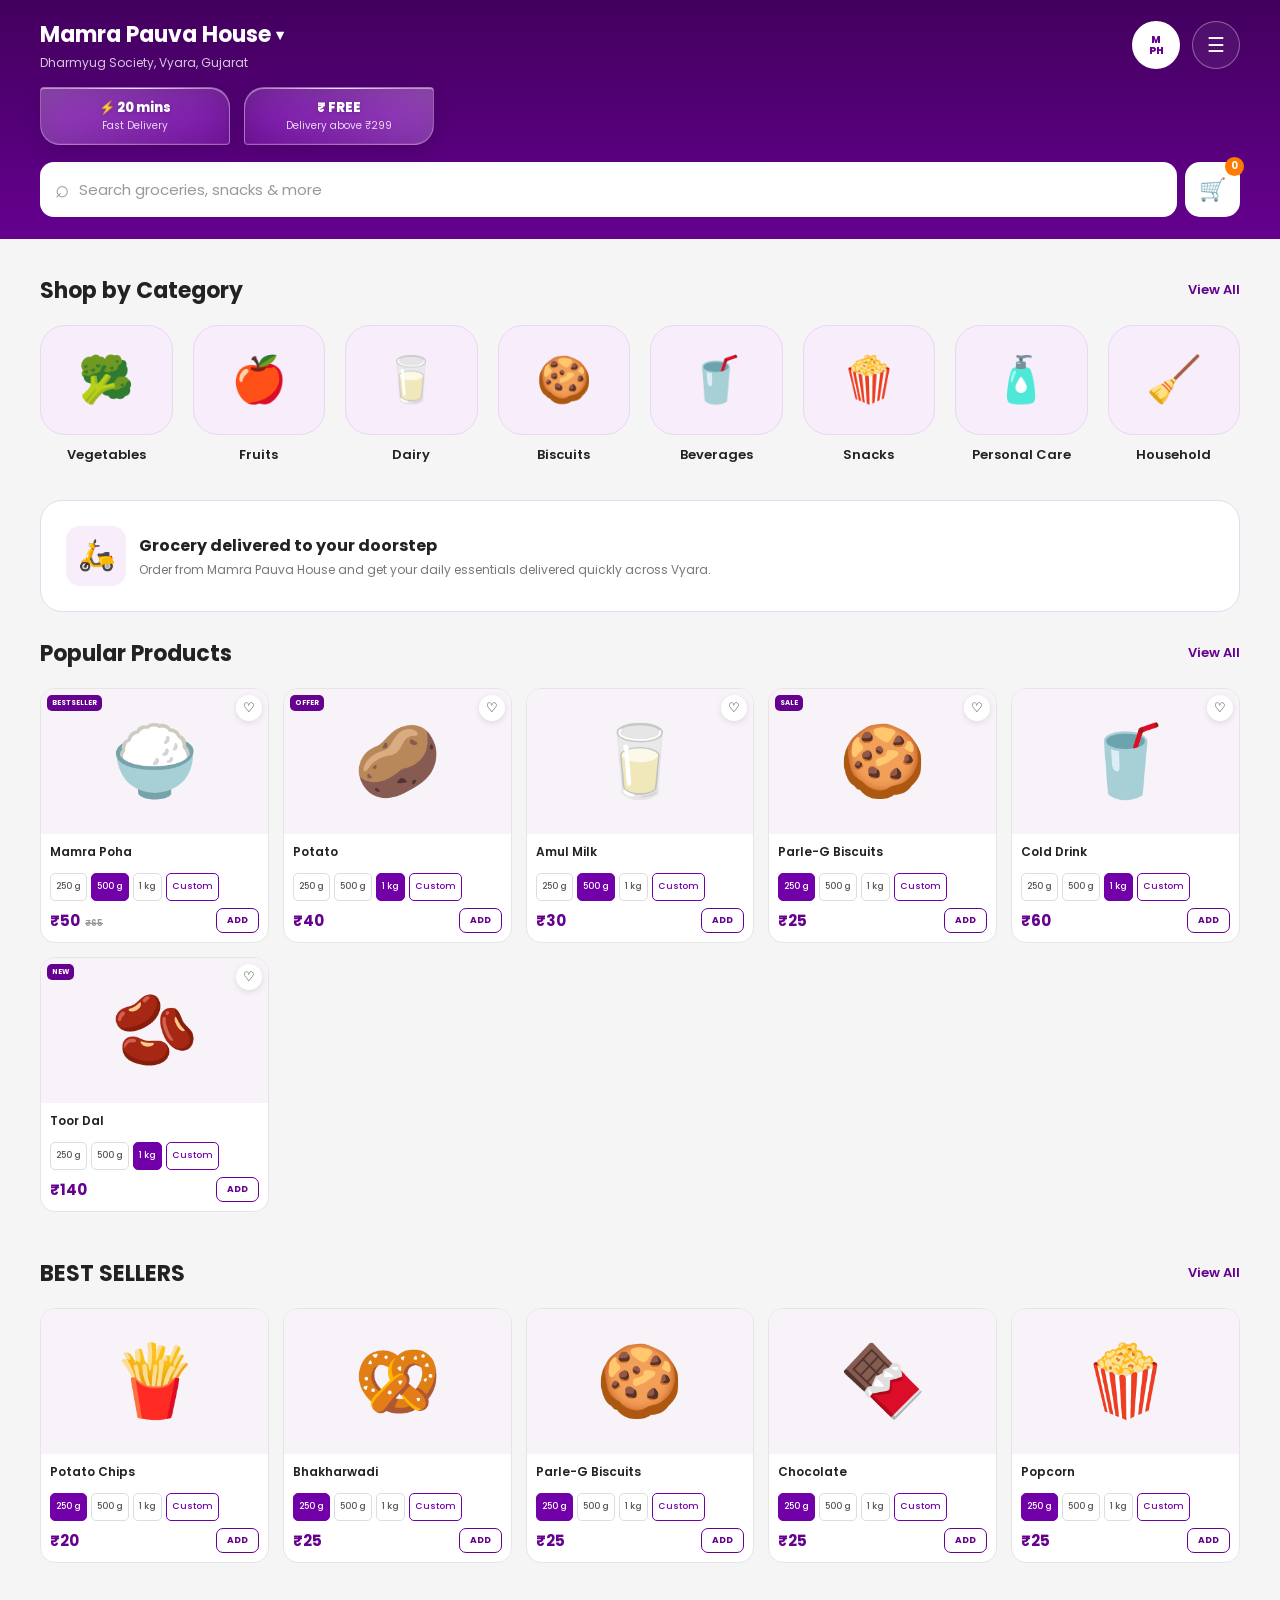
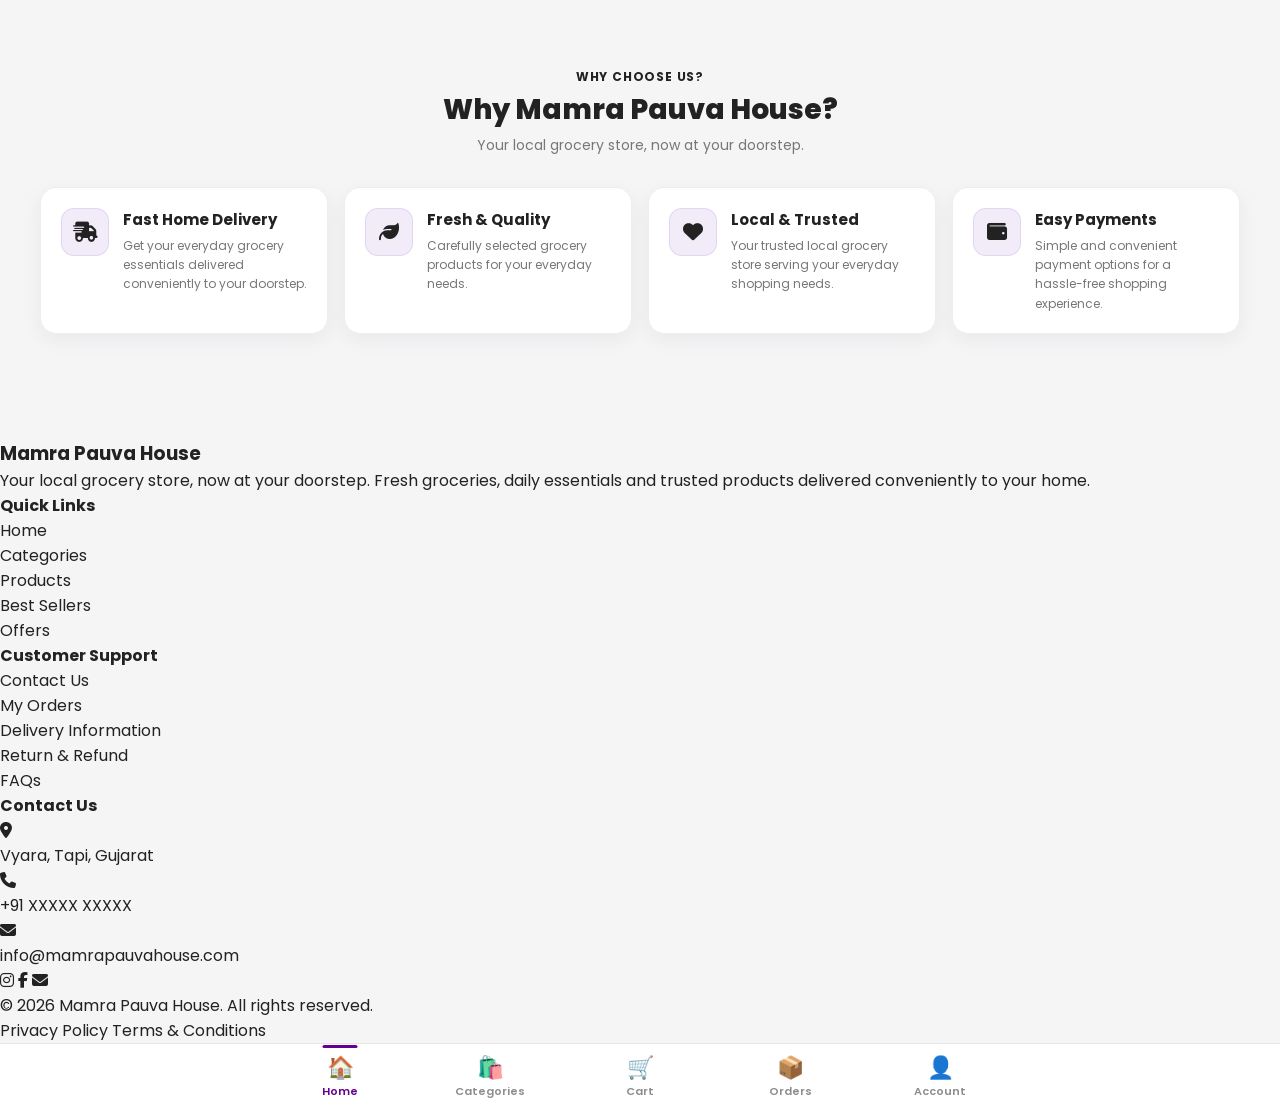
==== commit afde11e4: "Add delivery banner section to index.html Added a delivery banner section to promote grocery deliver" ====
--- a/index.html
+++ b/index.html
@@ -331,6 +331,32 @@
         </section>
 
 
+        <!-- =================================================
+             DELIVERY BANNER
+        ================================================== -->
+
+        <section class="mp-delivery-banner">
+
+            <div class="mp-delivery-banner-icon">
+                🛵
+            </div>
+
+            <div>
+
+                <strong>
+                    Grocery delivered to your doorstep
+                </strong>
+
+                <p>
+                    Order from Mamra Pauva House and get
+                    your daily essentials delivered quickly
+                    across Vyara.
+                </p>
+
+            </div>
+
+        </section>
+
 
         <!-- =================================================
              POPULAR PRODUCTS
@@ -1499,36 +1525,120 @@
 
 </section>
 
-        <!-- =================================================
-             DELIVERY BANNER
-        ================================================== -->
-
-        <section class="mp-delivery-banner">
-
-            <div class="mp-delivery-banner-icon">
-                🛵
-            </div>
-
-            <div>
-
-                <strong>
-                    Grocery delivered to your doorstep
-                </strong>
-
-                <p>
-                    Order from Mamra Pauva House and get
-                    your daily essentials delivered quickly
-                    across Vyara.
-                </p>
-
-            </div>
-
-        </section>
+
+
 
 
     </main>
 
-
+<footer class="mp-footer">
+
+    <div class="mp-footer-container">
+
+        <!-- About -->
+        <div class="mp-footer-column">
+            <h3 class="mp-footer-logo">Mamra Pauva House</h3>
+
+            <p class="mp-footer-description">
+                Your local grocery store, now at your doorstep.
+                Fresh groceries, daily essentials and trusted products
+                delivered conveniently to your home.
+            </p>
+        </div>
+
+
+        <!-- Quick Links -->
+        <div class="mp-footer-column">
+            <h4>Quick Links</h4>
+
+            <ul>
+                <li><a href="#">Home</a></li>
+                <li><a href="#">Categories</a></li>
+                <li><a href="#">Products</a></li>
+                <li><a href="#">Best Sellers</a></li>
+                <li><a href="#">Offers</a></li>
+            </ul>
+        </div>
+
+
+        <!-- Customer Support -->
+        <div class="mp-footer-column">
+            <h4>Customer Support</h4>
+
+            <ul>
+                <li><a href="#">Contact Us</a></li>
+                <li><a href="#">My Orders</a></li>
+                <li><a href="#">Delivery Information</a></li>
+                <li><a href="#">Return & Refund</a></li>
+                <li><a href="#">FAQs</a></li>
+            </ul>
+        </div>
+
+
+        <!-- Contact -->
+        <div class="mp-footer-column">
+
+            <h4>Contact Us</h4>
+
+            <div class="mp-footer-contact">
+                <span>
+                    <i class="fa-solid fa-location-dot"></i>
+                </span>
+                <p>Vyara, Tapi, Gujarat</p>
+            </div>
+
+            <div class="mp-footer-contact">
+                <span>
+                    <i class="fa-solid fa-phone"></i>
+                </span>
+                <p>+91 XXXXX XXXXX</p>
+            </div>
+
+            <div class="mp-footer-contact">
+                <span>
+                    <i class="fa-solid fa-envelope"></i>
+                </span>
+                <p>info@mamrapauvahouse.com</p>
+            </div>
+
+
+            <!-- Social Media -->
+            <div class="mp-footer-social">
+
+                <a href="#" aria-label="Instagram">
+                    <i class="fa-brands fa-instagram"></i>
+                </a>
+
+                <a href="#" aria-label="Facebook">
+                    <i class="fa-brands fa-facebook-f"></i>
+                </a>
+
+                <a href="mailto:info@mamrapauvahouse.com" aria-label="Email">
+                    <i class="fa-solid fa-envelope"></i>
+                </a>
+
+            </div>
+
+        </div>
+
+    </div>
+
+
+    <!-- Footer Bottom -->
+    <div class="mp-footer-bottom">
+
+        <p>
+            © 2026 Mamra Pauva House. All rights reserved.
+        </p>
+
+        <div class="mp-footer-bottom-links">
+            <a href="#">Privacy Policy</a>
+            <a href="#">Terms & Conditions</a>
+        </div>
+
+    </div>
+
+</footer>
 
     <!-- =====================================================
          BOTTOM NAVIGATION
--- a/style.css
+++ b/style.css
@@ -2521,3 +2521,318 @@
 
     cursor: pointer;
 }
+
+
+/* =========================================================
+   WHY MAMRA PAUVA HOUSE
+========================================================= */
+
+.mp-why-section {
+    width: 100%;
+    padding: 55px 0;
+}
+
+
+/* ---------------------------------------------------------
+   HEADER
+--------------------------------------------------------- */
+
+.mp-why-header {
+    text-align: center;
+    margin-bottom: 30px;
+}
+
+.mp-section-label {
+    display: inline-block;
+
+    margin-bottom: 7px;
+
+    font-size: 12px;
+    font-weight: 700;
+    letter-spacing: 0.8px;
+    text-transform: uppercase;
+
+    color: var(--primary-color);
+}
+
+.mp-why-title {
+    margin: 0;
+
+    font-size: 28px;
+    line-height: 1.2;
+    font-weight: 800;
+
+    color: var(--text-dark);
+}
+
+.mp-why-subtitle {
+    margin: 8px 0 0;
+
+    font-size: 14px;
+    line-height: 1.6;
+
+    color: #777;
+}
+
+
+/* ---------------------------------------------------------
+   GRID
+--------------------------------------------------------- */
+
+.mp-why-grid {
+    display: grid;
+
+    grid-template-columns: repeat(4, 1fr);
+
+    gap: 16px;
+
+    width: 100%;
+}
+
+
+/* ---------------------------------------------------------
+   CARD
+--------------------------------------------------------- */
+
+.mp-why-card {
+    position: relative;
+
+    display: flex;
+    align-items: flex-start;
+
+    gap: 14px;
+
+    min-height: 145px;
+
+    padding: 20px;
+
+    background: #ffffff;
+
+    border: 1px solid #eeeeee;
+
+    border-radius: 16px;
+
+    box-shadow:
+        0 6px 20px rgba(65, 20, 90, 0.06);
+
+    overflow: hidden;
+
+    transition:
+        transform 0.25s ease,
+        box-shadow 0.25s ease,
+        border-color 0.25s ease;
+}
+
+
+/* Purple accent line */
+
+.mp-why-card::before {
+    content: "";
+
+    position: absolute;
+
+    left: 0;
+    top: 0;
+    bottom: 0;
+
+    width: 3px;
+
+    background: var(--primary-color);
+
+    opacity: 0.8;
+}
+
+
+/* ---------------------------------------------------------
+   ICON
+--------------------------------------------------------- */
+
+.mp-why-icon {
+    flex: 0 0 48px;
+
+    width: 48px;
+    height: 48px;
+
+    display: flex;
+    align-items: center;
+    justify-content: center;
+
+    background: rgba(111, 45, 189, 0.09);
+
+    border: 1px solid rgba(111, 45, 189, 0.12);
+
+    border-radius: 13px;
+
+    color: var(--primary-color);
+
+    font-size: 20px;
+}
+
+
+/* ---------------------------------------------------------
+   CONTENT
+--------------------------------------------------------- */
+
+.mp-why-content {
+    min-width: 0;
+}
+
+.mp-why-content h3 {
+    margin: 2px 0 7px;
+
+    font-size: 15px;
+    line-height: 1.3;
+    font-weight: 700;
+
+    color: var(--text-dark);
+}
+
+.mp-why-content p {
+    margin: 0;
+
+    font-size: 12px;
+    line-height: 1.6;
+
+    color: #777;
+}
+
+
+/* ---------------------------------------------------------
+   HOVER
+--------------------------------------------------------- */
+
+.mp-why-card:hover {
+    transform: translateY(-4px);
+
+    border-color: rgba(111, 45, 189, 0.18);
+
+    box-shadow:
+        0 12px 28px rgba(65, 20, 90, 0.10);
+}
+
+.mp-why-card:hover .mp-why-icon {
+    background: var(--primary-color);
+
+    color: #ffffff;
+
+    border-color: var(--primary-color);
+}
+
+
+/* =========================================================
+   MOBILE
+========================================================= */
+
+@media (max-width: 480px) {
+
+    .mp-why-section {
+        padding: 0 0 35px;
+    }
+
+    .mp-why-header {
+        margin-bottom: 20px;
+    }
+
+    .mp-section-label {
+        font-size: 10px;
+    }
+
+    .mp-why-title {
+        font-size: 22px;
+    }
+
+    .mp-why-subtitle {
+        font-size: 12px;
+
+        max-width: 280px;
+
+        margin-left: auto;
+        margin-right: auto;
+    }
+
+    .mp-why-grid {
+        grid-template-columns: repeat(2, 1fr);
+
+        gap: 10px;
+    }
+
+    .mp-why-card {
+        display: block;
+
+        min-height: 155px;
+
+        padding: 15px;
+
+        border-radius: 13px;
+    }
+
+    .mp-why-icon {
+        width: 40px;
+        height: 40px;
+
+        margin-bottom: 12px;
+
+        border-radius: 11px;
+
+        font-size: 17px;
+    }
+
+    .mp-why-content h3 {
+        font-size: 13px;
+    }
+
+    .mp-why-content p {
+        font-size: 10px;
+        line-height: 1.5;
+    }
+}
+
+
+/* =========================================================
+   TABLET
+========================================================= */
+
+@media (min-width: 481px) and (max-width: 1024px) {
+
+    .mp-why-section {
+        padding: 45px 0;
+    }
+
+    .mp-why-grid {
+        grid-template-columns: repeat(2, 1fr);
+
+        gap: 14px;
+    }
+
+    .mp-why-card {
+        min-height: 135px;
+
+        padding: 18px;
+    }
+
+    .mp-why-title {
+        font-size: 26px;
+    }
+}
+
+
+/* =========================================================
+   LARGE DESKTOP
+========================================================= */
+
+@media (min-width: 1400px) {
+
+    .mp-why-grid {
+        gap: 20px;
+    }
+
+    .mp-why-card {
+        min-height: 155px;
+
+        padding: 22px;
+    }
+
+    .mp-why-title {
+        font-size: 30px;
+    }
+}
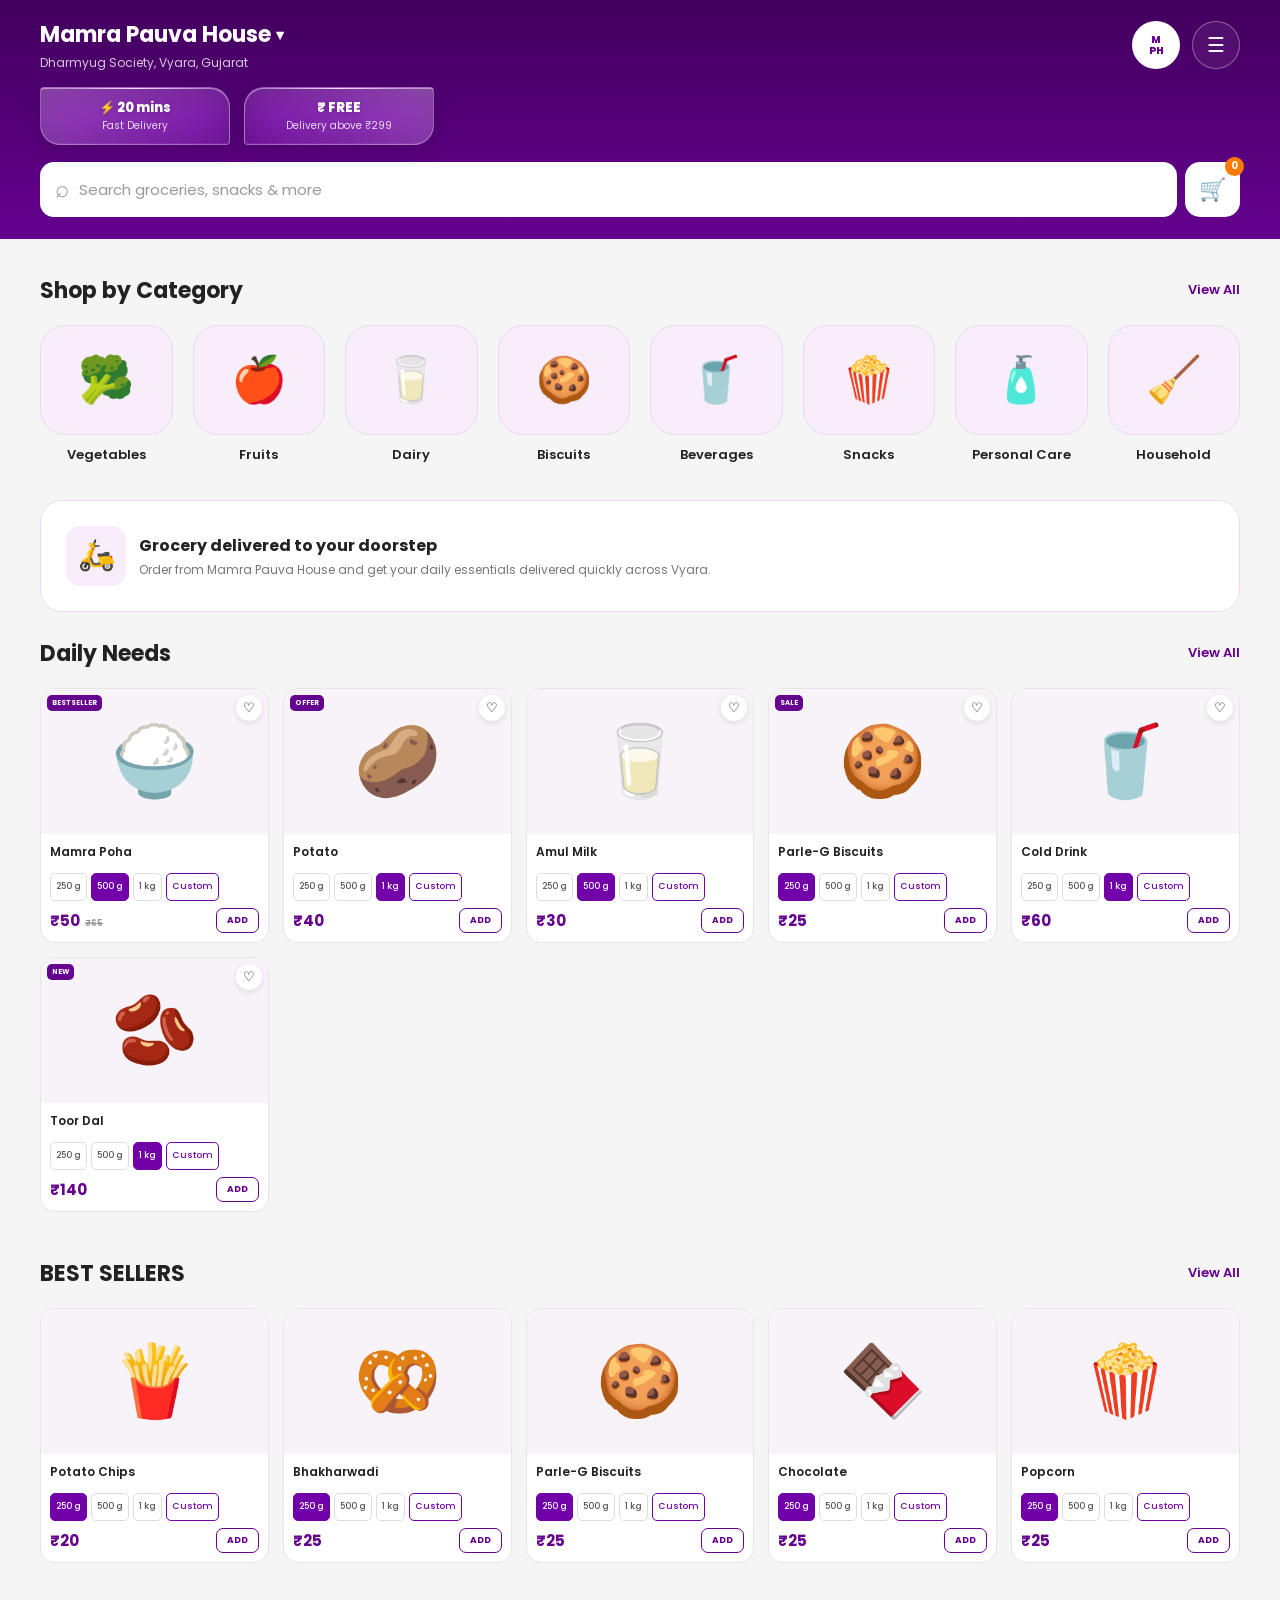
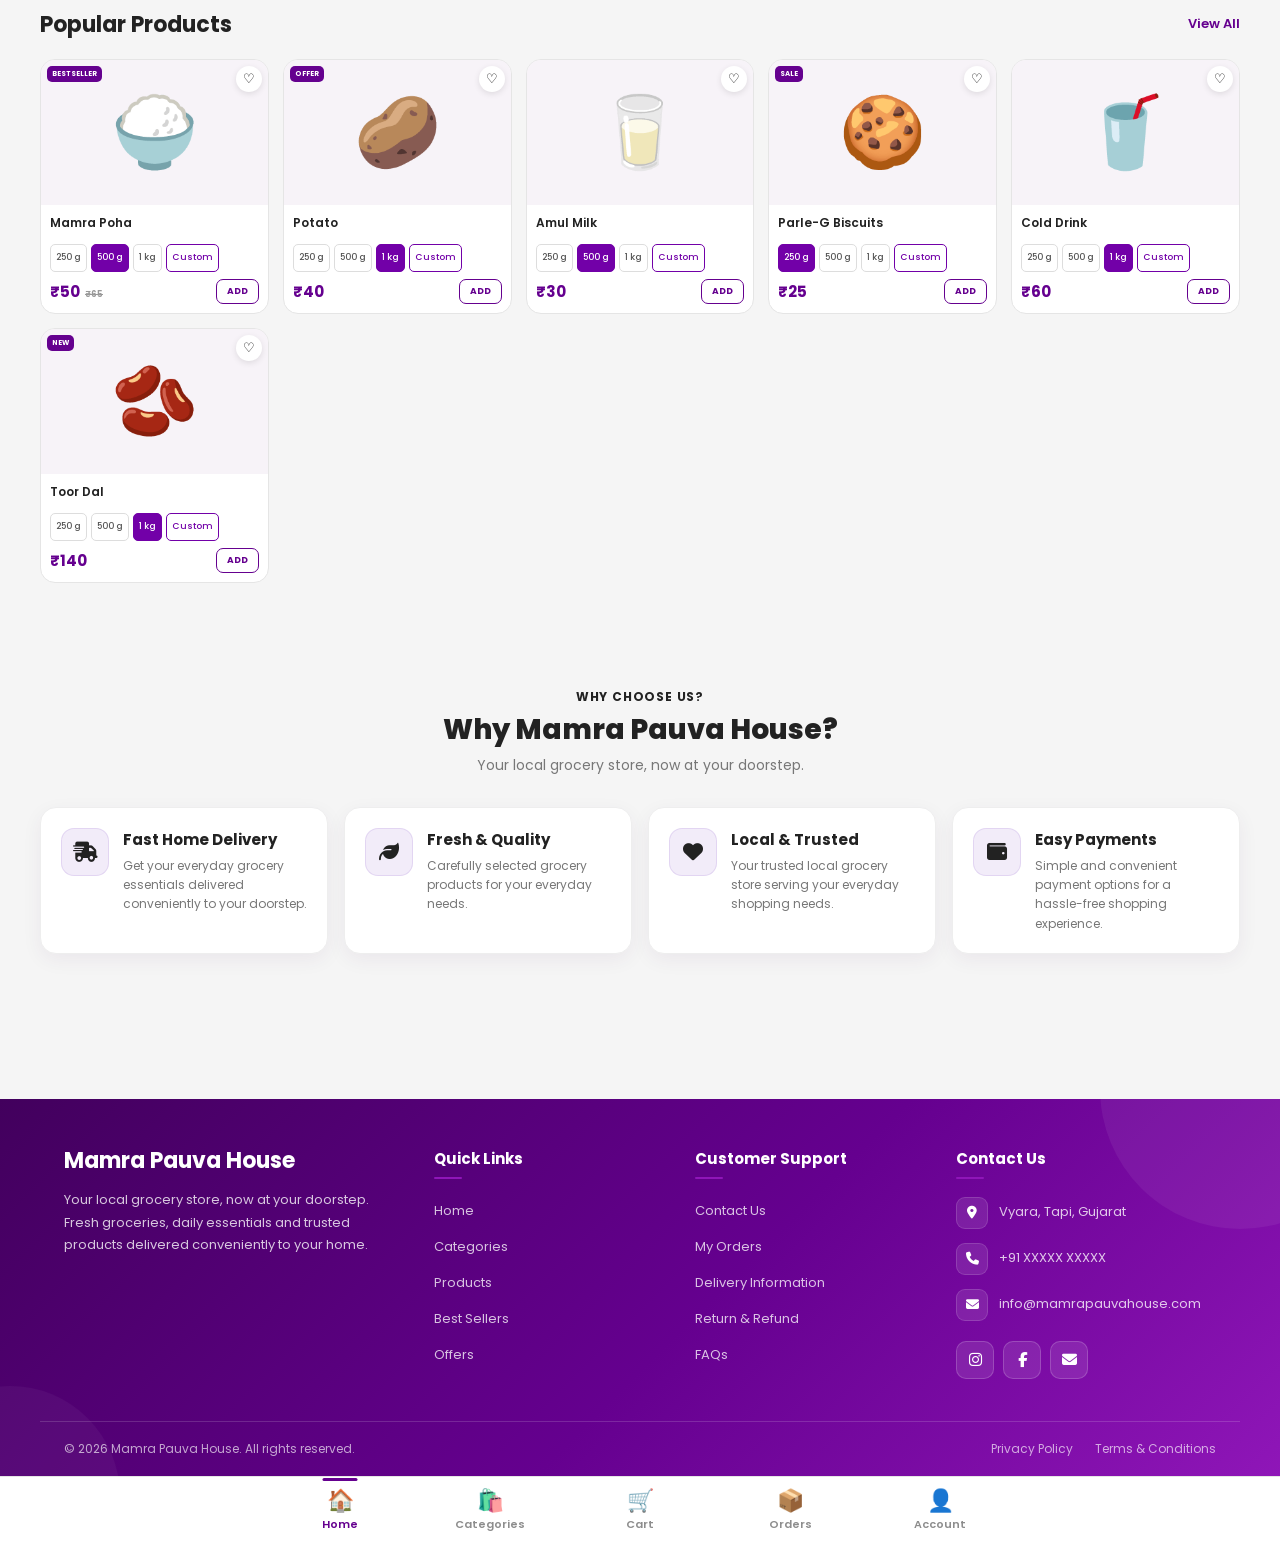
==== commit 6fb5ed40: "Update index.html" ====
--- a/index.html
+++ b/index.html
@@ -367,7 +367,7 @@
             <div class="mp-section-head">
 
                 <h2 class="mp-section-title">
-                    Popular Products
+                    Daily Needs
                 </h2>
 
                 <a
@@ -1431,6 +1431,620 @@
 
         </section>
 
+
+        <section class="mp-product-section">
+
+            <div class="mp-section-head">
+
+                <h2 class="mp-section-title">
+                    Popular Products
+                </h2>
+
+                <a
+                    href="#"
+                    class="mp-view-all"
+                >
+                    View All
+                </a>
+
+            </div>
+
+
+            <div class="mp-products">
+
+
+                <!-- PRODUCT 1 - MAMRA POHA -->
+
+                <article
+                    class="mp-product"
+                    data-product="Mamra Poha"
+                >
+
+                    <div class="mp-product-image">
+
+                        <span class="mp-product-badge">
+                            BEST SELLER
+                        </span>
+
+                        <button
+                            type="button"
+                            class="mp-wishlist"
+                            aria-label="Add Mamra Poha to wishlist"
+                        >
+                            ♡
+                        </button>
+
+                        🍚
+
+                    </div>
+
+
+                    <div class="mp-product-info">
+
+                        <div class="mp-product-name">
+                            Mamra Poha
+                        </div>
+
+
+                        <div class="mp-product-options">
+
+                            <button
+                                type="button"
+                                class="mp-size-option"
+                                data-quantity="250 g"
+                                data-price="25"
+                            >
+                                250 g
+                            </button>
+
+                            <button
+                                type="button"
+                                class="mp-size-option active"
+                                data-quantity="500 g"
+                                data-price="50"
+                            >
+                                500 g
+                            </button>
+
+                            <button
+                                type="button"
+                                class="mp-size-option"
+                                data-quantity="1 kg"
+                                data-price="100"
+                            >
+                                1 kg
+                            </button>
+
+                            <button
+                                type="button"
+                                class="mp-size-option mp-custom-option"
+                                data-product="Mamra Poha"
+                            >
+                                Custom
+                            </button>
+
+                        </div>
+
+
+                        <div class="mp-product-bottom">
+
+                            <div class="mp-price">
+
+                                <span class="mp-current-price">
+                                    ₹50
+                                </span>
+
+                                <span class="mp-old-price">
+                                    ₹65
+                                </span>
+
+                            </div>
+
+
+                            <button
+                                type="button"
+                                class="mp-add"
+                            >
+                                ADD
+                            </button>
+
+                        </div>
+
+                    </div>
+
+                </article>
+
+
+
+                <!-- PRODUCT 2 - POTATO -->
+
+                <article
+                    class="mp-product"
+                    data-product="Potato"
+                >
+
+                    <div class="mp-product-image">
+
+                        <span class="mp-product-badge">
+                            OFFER
+                        </span>
+
+                        <button
+                            type="button"
+                            class="mp-wishlist"
+                            aria-label="Add Potato to wishlist"
+                        >
+                            ♡
+                        </button>
+
+                        🥔
+
+                    </div>
+
+
+                    <div class="mp-product-info">
+
+                        <div class="mp-product-name">
+                            Potato
+                        </div>
+
+
+                        <div class="mp-product-options">
+
+                            <button
+                                type="button"
+                                class="mp-size-option"
+                                data-quantity="250 g"
+                                data-price="10"
+                            >
+                                250 g
+                            </button>
+
+                            <button
+                                type="button"
+                                class="mp-size-option"
+                                data-quantity="500 g"
+                                data-price="20"
+                            >
+                                500 g
+                            </button>
+
+                            <button
+                                type="button"
+                                class="mp-size-option active"
+                                data-quantity="1 kg"
+                                data-price="40"
+                            >
+                                1 kg
+                            </button>
+
+                            <button
+                                type="button"
+                                class="mp-size-option mp-custom-option"
+                                data-product="Potato"
+                            >
+                                Custom
+                            </button>
+
+                        </div>
+
+
+                        <div class="mp-product-bottom">
+
+                            <div class="mp-price">
+
+                                <span class="mp-current-price">
+                                    ₹40
+                                </span>
+
+                            </div>
+
+
+                            <button
+                                type="button"
+                                class="mp-add"
+                            >
+                                ADD
+                            </button>
+
+                        </div>
+
+                    </div>
+
+                </article>
+
+
+
+                <!-- PRODUCT 3 - AMUL MILK -->
+
+                <article
+                    class="mp-product"
+                    data-product="Amul Milk"
+                >
+
+                    <div class="mp-product-image">
+
+                        <button
+                            type="button"
+                            class="mp-wishlist"
+                            aria-label="Add Amul Milk to wishlist"
+                        >
+                            ♡
+                        </button>
+
+                        🥛
+
+                    </div>
+
+
+                    <div class="mp-product-info">
+
+                        <div class="mp-product-name">
+                            Amul Milk
+                        </div>
+
+
+                        <div class="mp-product-options">
+
+                            <button
+                                type="button"
+                                class="mp-size-option"
+                                data-quantity="250 g"
+                                data-price="15"
+                            >
+                                250 g
+                            </button>
+
+                            <button
+                                type="button"
+                                class="mp-size-option active"
+                                data-quantity="500 g"
+                                data-price="30"
+                            >
+                                500 g
+                            </button>
+
+                            <button
+                                type="button"
+                                class="mp-size-option"
+                                data-quantity="1 kg"
+                                data-price="60"
+                            >
+                                1 kg
+                            </button>
+
+                            <button
+                                type="button"
+                                class="mp-size-option mp-custom-option"
+                                data-product="Amul Milk"
+                            >
+                                Custom
+                            </button>
+
+                        </div>
+
+
+                        <div class="mp-product-bottom">
+
+                            <div class="mp-price">
+
+                                <span class="mp-current-price">
+                                    ₹30
+                                </span>
+
+                            </div>
+
+
+                            <button
+                                type="button"
+                                class="mp-add"
+                            >
+                                ADD
+                            </button>
+
+                        </div>
+
+                    </div>
+
+                </article>
+
+
+
+                <!-- PRODUCT 4 - PARLE-G BISCUITS -->
+
+                <article
+                    class="mp-product"
+                    data-product="Parle-G Biscuits"
+                >
+
+                    <div class="mp-product-image">
+
+                        <span class="mp-product-badge">
+                            SALE
+                        </span>
+
+                        <button
+                            type="button"
+                            class="mp-wishlist"
+                            aria-label="Add Parle-G Biscuits to wishlist"
+                        >
+                            ♡
+                        </button>
+
+                        🍪
+
+                    </div>
+
+
+                    <div class="mp-product-info">
+
+                        <div class="mp-product-name">
+                            Parle-G Biscuits
+                        </div>
+
+
+                        <div class="mp-product-options">
+
+                            <button
+                                type="button"
+                                class="mp-size-option active"
+                                data-quantity="250 g"
+                                data-price="25"
+                            >
+                                250 g
+                            </button>
+
+                            <button
+                                type="button"
+                                class="mp-size-option"
+                                data-quantity="500 g"
+                                data-price="50"
+                            >
+                                500 g
+                            </button>
+
+                            <button
+                                type="button"
+                                class="mp-size-option"
+                                data-quantity="1 kg"
+                                data-price="100"
+                            >
+                                1 kg
+                            </button>
+
+                            <button
+                                type="button"
+                                class="mp-size-option mp-custom-option"
+                                data-product="Parle-G Biscuits"
+                            >
+                                Custom
+                            </button>
+
+                        </div>
+
+
+                        <div class="mp-product-bottom">
+
+                            <div class="mp-price">
+
+                                <span class="mp-current-price">
+                                    ₹25
+                                </span>
+
+                            </div>
+
+
+                            <button
+                                type="button"
+                                class="mp-add"
+                            >
+                                ADD
+                            </button>
+
+                        </div>
+
+                    </div>
+
+                </article>
+
+
+
+                <!-- PRODUCT 5 - COLD DRINK -->
+
+                <article
+                    class="mp-product"
+                    data-product="Cold Drink"
+                >
+
+                    <div class="mp-product-image">
+
+                        <button
+                            type="button"
+                            class="mp-wishlist"
+                            aria-label="Add Cold Drink to wishlist"
+                        >
+                            ♡
+                        </button>
+
+                        🥤
+
+                    </div>
+
+
+                    <div class="mp-product-info">
+
+                        <div class="mp-product-name">
+                            Cold Drink
+                        </div>
+
+
+                        <div class="mp-product-options">
+
+                            <button
+                                type="button"
+                                class="mp-size-option"
+                                data-quantity="250 g"
+                                data-price="15"
+                            >
+                                250 g
+                            </button>
+
+                            <button
+                                type="button"
+                                class="mp-size-option"
+                                data-quantity="500 g"
+                                data-price="30"
+                            >
+                                500 g
+                            </button>
+
+                            <button
+                                type="button"
+                                class="mp-size-option active"
+                                data-quantity="1 kg"
+                                data-price="60"
+                            >
+                                1 kg
+                            </button>
+
+                            <button
+                                type="button"
+                                class="mp-size-option mp-custom-option"
+                                data-product="Cold Drink"
+                            >
+                                Custom
+                            </button>
+
+                        </div>
+
+
+                        <div class="mp-product-bottom">
+
+                            <div class="mp-price">
+
+                                <span class="mp-current-price">
+                                    ₹60
+                                </span>
+
+                            </div>
+
+
+                            <button
+                                type="button"
+                                class="mp-add"
+                            >
+                                ADD
+                            </button>
+
+                        </div>
+
+                    </div>
+
+                </article>
+
+
+
+                <!-- PRODUCT 6 - TOOR DAL -->
+
+                <article
+                    class="mp-product"
+                    data-product="Toor Dal"
+                >
+
+                    <div class="mp-product-image">
+
+                        <span class="mp-product-badge">
+                            NEW
+                        </span>
+
+                        <button
+                            type="button"
+                            class="mp-wishlist"
+                            aria-label="Add Toor Dal to wishlist"
+                        >
+                            ♡
+                        </button>
+
+                        🫘
+
+                    </div>
+
+
+                    <div class="mp-product-info">
+
+                        <div class="mp-product-name">
+                            Toor Dal
+                        </div>
+
+
+                        <div class="mp-product-options">
+
+                            <button
+                                type="button"
+                                class="mp-size-option"
+                                data-quantity="250 g"
+                                data-price="35"
+                            >
+                                250 g
+                            </button>
+
+                            <button
+                                type="button"
+                                class="mp-size-option"
+                                data-quantity="500 g"
+                                data-price="70"
+                            >
+                                500 g
+                            </button>
+
+                            <button
+                                type="button"
+                                class="mp-size-option active"
+                                data-quantity="1 kg"
+                                data-price="140"
+                            >
+                                1 kg
+                            </button>
+
+                            <button
+                                type="button"
+                                class="mp-size-option mp-custom-option"
+                                data-product="Toor Dal"
+                            >
+                                Custom
+                            </button>
+
+                        </div>
+
+
+                        <div class="mp-product-bottom">
+
+                            <div class="mp-price">
+
+                                <span class="mp-current-price">
+                                    ₹140
+                                </span>
+
+                            </div>
+
+
+                            <button
+                                type="button"
+                                class="mp-add"
+                            >
+                                ADD
+                            </button>
+
+                        </div>
+
+                    </div>
+
+                </article>
+
+
+            </div>
+
+        </section>
 
 
         <!-- =========================================================
--- a/style.css
+++ b/style.css
@@ -2836,3 +2836,563 @@
         font-size: 30px;
     }
 }
+
+/* =========================================================
+   MAMRA PAUVA HOUSE - FOOTER
+========================================================= */
+
+/* =========================================================
+   FOOTER
+========================================================= */
+
+.mp-footer {
+    position: relative;
+
+    margin-top: 40px;
+
+    background: linear-gradient(
+        135deg,
+        var(--primary-dark) 0%,
+        var(--primary) 55%,
+        var(--primary-light) 100%
+    );
+
+    color: var(--white);
+
+    overflow: hidden;
+}
+
+
+/* Subtle decorative glow */
+
+.mp-footer::before {
+    content: "";
+
+    position: absolute;
+
+    width: 280px;
+    height: 280px;
+
+    top: -150px;
+    right: -100px;
+
+    border-radius: 50%;
+
+    background: rgba(255, 255, 255, 0.06);
+
+    pointer-events: none;
+}
+
+.mp-footer::after {
+    content: "";
+
+    position: absolute;
+
+    width: 220px;
+    height: 220px;
+
+    bottom: -130px;
+    left: -100px;
+
+    border-radius: 50%;
+
+    background: rgba(255, 255, 255, 0.04);
+
+    pointer-events: none;
+}
+
+
+/* =========================================================
+   FOOTER CONTAINER
+========================================================= */
+
+.mp-footer-container {
+    position: relative;
+    z-index: 2;
+
+    width: 100%;
+    max-width: 1200px;
+
+    margin: 0 auto;
+
+    padding: 48px 24px 42px;
+
+    display: grid;
+
+    grid-template-columns:
+        1.5fr
+        1fr
+        1fr
+        1.2fr;
+
+    gap: 45px;
+}
+
+
+/* =========================================================
+   FOOTER COLUMN
+========================================================= */
+
+.mp-footer-column {
+    min-width: 0;
+}
+
+
+/* =========================================================
+   FOOTER LOGO
+========================================================= */
+
+.mp-footer-logo {
+    margin: 0 0 14px;
+
+    color: var(--white);
+
+    font-size: 22px;
+    font-weight: 700;
+
+    line-height: 1.3;
+}
+
+
+/* =========================================================
+   FOOTER DESCRIPTION
+========================================================= */
+
+.mp-footer-description {
+    max-width: 330px;
+
+    margin: 0;
+
+    color: rgba(255, 255, 255, 0.78);
+
+    font-size: 13px;
+    font-weight: 400;
+
+    line-height: 1.7;
+}
+
+
+/* =========================================================
+   FOOTER HEADINGS
+========================================================= */
+
+.mp-footer-column h4 {
+    position: relative;
+
+    margin: 0 0 18px;
+
+    color: var(--white);
+
+    font-size: 15px;
+    font-weight: 700;
+}
+
+.mp-footer-column h4::after {
+    content: "";
+
+    display: block;
+
+    width: 28px;
+    height: 2px;
+
+    margin-top: 7px;
+
+    background: var(--primary-light);
+
+    border-radius: 10px;
+}
+
+
+/* =========================================================
+   FOOTER LINKS
+========================================================= */
+
+.mp-footer-column ul {
+    list-style: none;
+
+    margin: 0;
+    padding: 0;
+}
+
+.mp-footer-column ul li {
+    margin-bottom: 11px;
+}
+
+.mp-footer-column ul li:last-child {
+    margin-bottom: 0;
+}
+
+.mp-footer-column ul li a {
+    display: inline-block;
+
+    color: rgba(255, 255, 255, 0.76);
+
+    font-size: 13px;
+    font-weight: 400;
+
+    text-decoration: none;
+
+    transition:
+        color 0.2s ease,
+        transform 0.2s ease;
+}
+
+.mp-footer-column ul li a:hover {
+    color: var(--white);
+
+    transform: translateX(4px);
+}
+
+
+/* =========================================================
+   CONTACT
+========================================================= */
+
+.mp-footer-contact {
+    display: flex;
+
+    align-items: flex-start;
+
+    gap: 11px;
+
+    margin-bottom: 14px;
+}
+
+.mp-footer-contact:last-of-type {
+    margin-bottom: 0;
+}
+
+
+/* Contact Icon */
+
+.mp-footer-contact span {
+    width: 32px;
+    height: 32px;
+
+    flex: 0 0 32px;
+
+    display: flex;
+
+    align-items: center;
+    justify-content: center;
+
+    border-radius: 9px;
+
+    background: rgba(255, 255, 255, 0.10);
+
+    border: 1px solid rgba(255, 255, 255, 0.14);
+
+    color: var(--white);
+
+    font-size: 13px;
+}
+
+
+/* Contact Text */
+
+.mp-footer-contact p {
+    margin: 0;
+
+    padding-top: 6px;
+
+    color: rgba(255, 255, 255, 0.78);
+
+    font-size: 13px;
+
+    line-height: 1.4;
+
+    word-break: break-word;
+}
+
+
+/* =========================================================
+   SOCIAL ICONS
+========================================================= */
+
+.mp-footer-social {
+    display: flex;
+
+    align-items: center;
+
+    gap: 9px;
+
+    margin-top: 20px;
+}
+
+.mp-footer-social a {
+    width: 38px;
+    height: 38px;
+
+    display: flex;
+
+    align-items: center;
+    justify-content: center;
+
+    border-radius: 10px;
+
+    background: rgba(255, 255, 255, 0.10);
+
+    border: 1px solid rgba(255, 255, 255, 0.18);
+
+    color: var(--white);
+
+    font-size: 15px;
+
+    text-decoration: none;
+
+    transition:
+        background 0.2s ease,
+        border-color 0.2s ease,
+        transform 0.2s ease;
+}
+
+.mp-footer-social a:hover {
+    background: var(--primary-light);
+
+    border-color: var(--primary-light);
+
+    color: var(--white);
+
+    transform: translateY(-3px);
+}
+
+
+/* =========================================================
+   FOOTER BOTTOM
+========================================================= */
+
+.mp-footer-bottom {
+    position: relative;
+
+    z-index: 2;
+
+    width: 100%;
+
+    max-width: 1200px;
+
+    margin: 0 auto;
+
+    padding: 18px 24px;
+
+    border-top: 1px solid rgba(255, 255, 255, 0.15);
+
+    display: flex;
+
+    align-items: center;
+
+    justify-content: space-between;
+
+    gap: 20px;
+}
+
+
+/* Copyright */
+
+.mp-footer-bottom p {
+    margin: 0;
+
+    color: rgba(255, 255, 255, 0.65);
+
+    font-size: 12px;
+
+    line-height: 1.5;
+}
+
+
+/* Bottom Links */
+
+.mp-footer-bottom-links {
+    display: flex;
+
+    align-items: center;
+
+    gap: 22px;
+}
+
+.mp-footer-bottom-links a {
+    color: rgba(255, 255, 255, 0.65);
+
+    font-size: 12px;
+
+    text-decoration: none;
+
+    transition: color 0.2s ease;
+}
+
+.mp-footer-bottom-links a:hover {
+    color: var(--white);
+}
+
+
+/* =========================================================
+   TABLET
+   481px - 1024px
+========================================================= */
+
+@media (min-width: 481px) and (max-width: 1024px) {
+
+    .mp-footer-container {
+        grid-template-columns: repeat(2, 1fr);
+
+        gap: 35px;
+
+        padding: 40px 30px 35px;
+    }
+
+    .mp-footer-description {
+        max-width: 400px;
+    }
+
+    .mp-footer-bottom {
+        padding: 18px 30px;
+    }
+}
+
+
+/* =========================================================
+   MOBILE
+   0px - 480px
+========================================================= */
+
+@media (max-width: 480px) {
+
+    .mp-footer {
+        margin-top: 30px;
+    }
+
+    .mp-footer-container {
+        grid-template-columns: 1fr;
+
+        gap: 30px;
+
+        padding: 35px 18px 30px;
+    }
+
+
+    /* About */
+
+    .mp-footer-logo {
+        font-size: 20px;
+
+        margin-bottom: 12px;
+    }
+
+    .mp-footer-description {
+        max-width: 100%;
+
+        font-size: 12px;
+
+        line-height: 1.7;
+    }
+
+
+    /* Headings */
+
+    .mp-footer-column h4 {
+        font-size: 14px;
+
+        margin-bottom: 15px;
+    }
+
+
+    /* Links */
+
+    .mp-footer-column ul li {
+        margin-bottom: 9px;
+    }
+
+    .mp-footer-column ul li a {
+        font-size: 12px;
+    }
+
+
+    /* Contact */
+
+    .mp-footer-contact {
+        gap: 10px;
+
+        margin-bottom: 11px;
+    }
+
+    .mp-footer-contact span {
+        width: 30px;
+        height: 30px;
+
+        flex-basis: 30px;
+
+        font-size: 12px;
+    }
+
+    .mp-footer-contact p {
+        padding-top: 5px;
+
+        font-size: 12px;
+    }
+
+
+    /* Social */
+
+    .mp-footer-social {
+        margin-top: 17px;
+
+        gap: 8px;
+    }
+
+    .mp-footer-social a {
+        width: 36px;
+        height: 36px;
+
+        border-radius: 9px;
+
+        font-size: 14px;
+    }
+
+
+    /* Bottom */
+
+    .mp-footer-bottom {
+        flex-direction: column;
+
+        align-items: flex-start;
+
+        gap: 10px;
+
+        padding: 16px 18px;
+    }
+
+    .mp-footer-bottom p {
+        font-size: 11px;
+    }
+
+    .mp-footer-bottom-links {
+        gap: 15px;
+    }
+
+    .mp-footer-bottom-links a {
+        font-size: 11px;
+    }
+}
+
+
+/* =========================================================
+   LARGE DESKTOP
+   1400px+
+========================================================= */
+
+@media (min-width: 1400px) {
+
+    .mp-footer-container,
+    .mp-footer-bottom {
+        max-width: 1280px;
+    }
+
+    .mp-footer-container {
+        padding-left: 30px;
+        padding-right: 30px;
+    }
+
+    .mp-footer-bottom {
+        padding-left: 30px;
+        padding-right: 30px;
+    }
+}
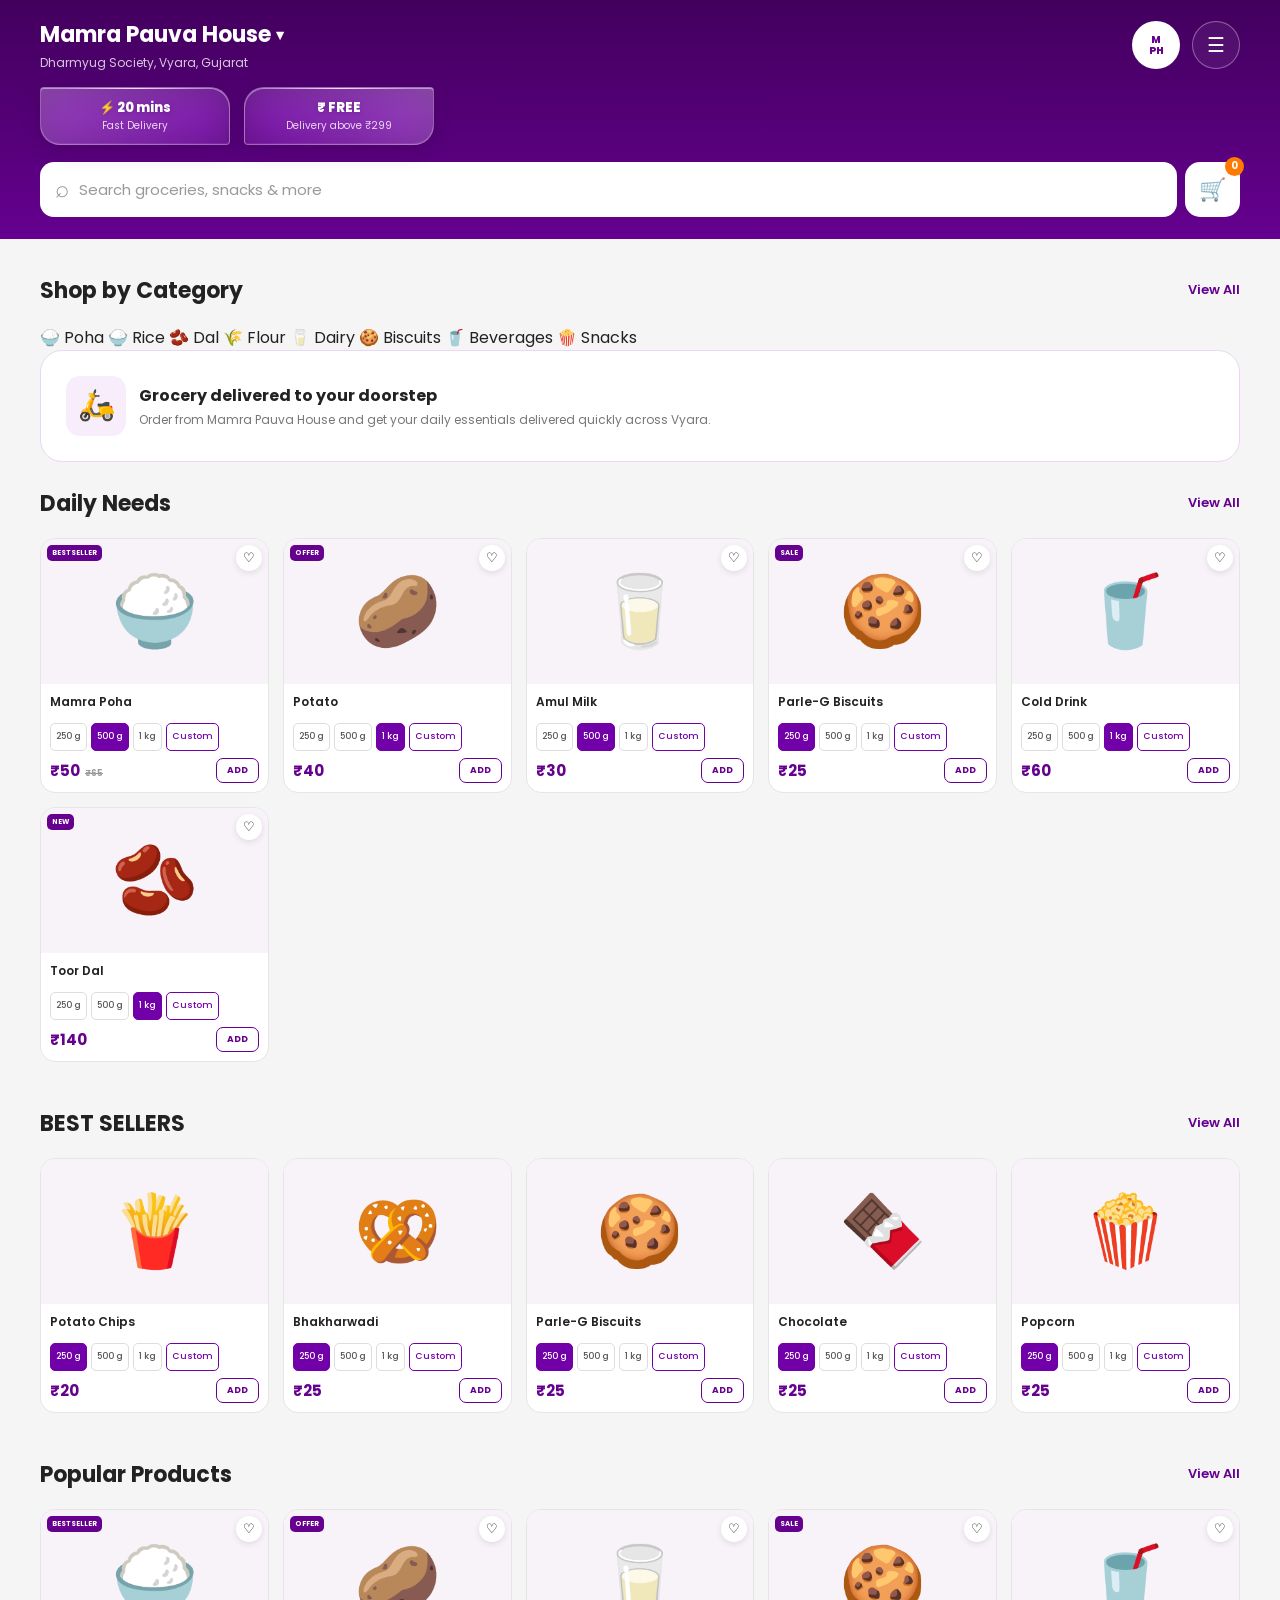
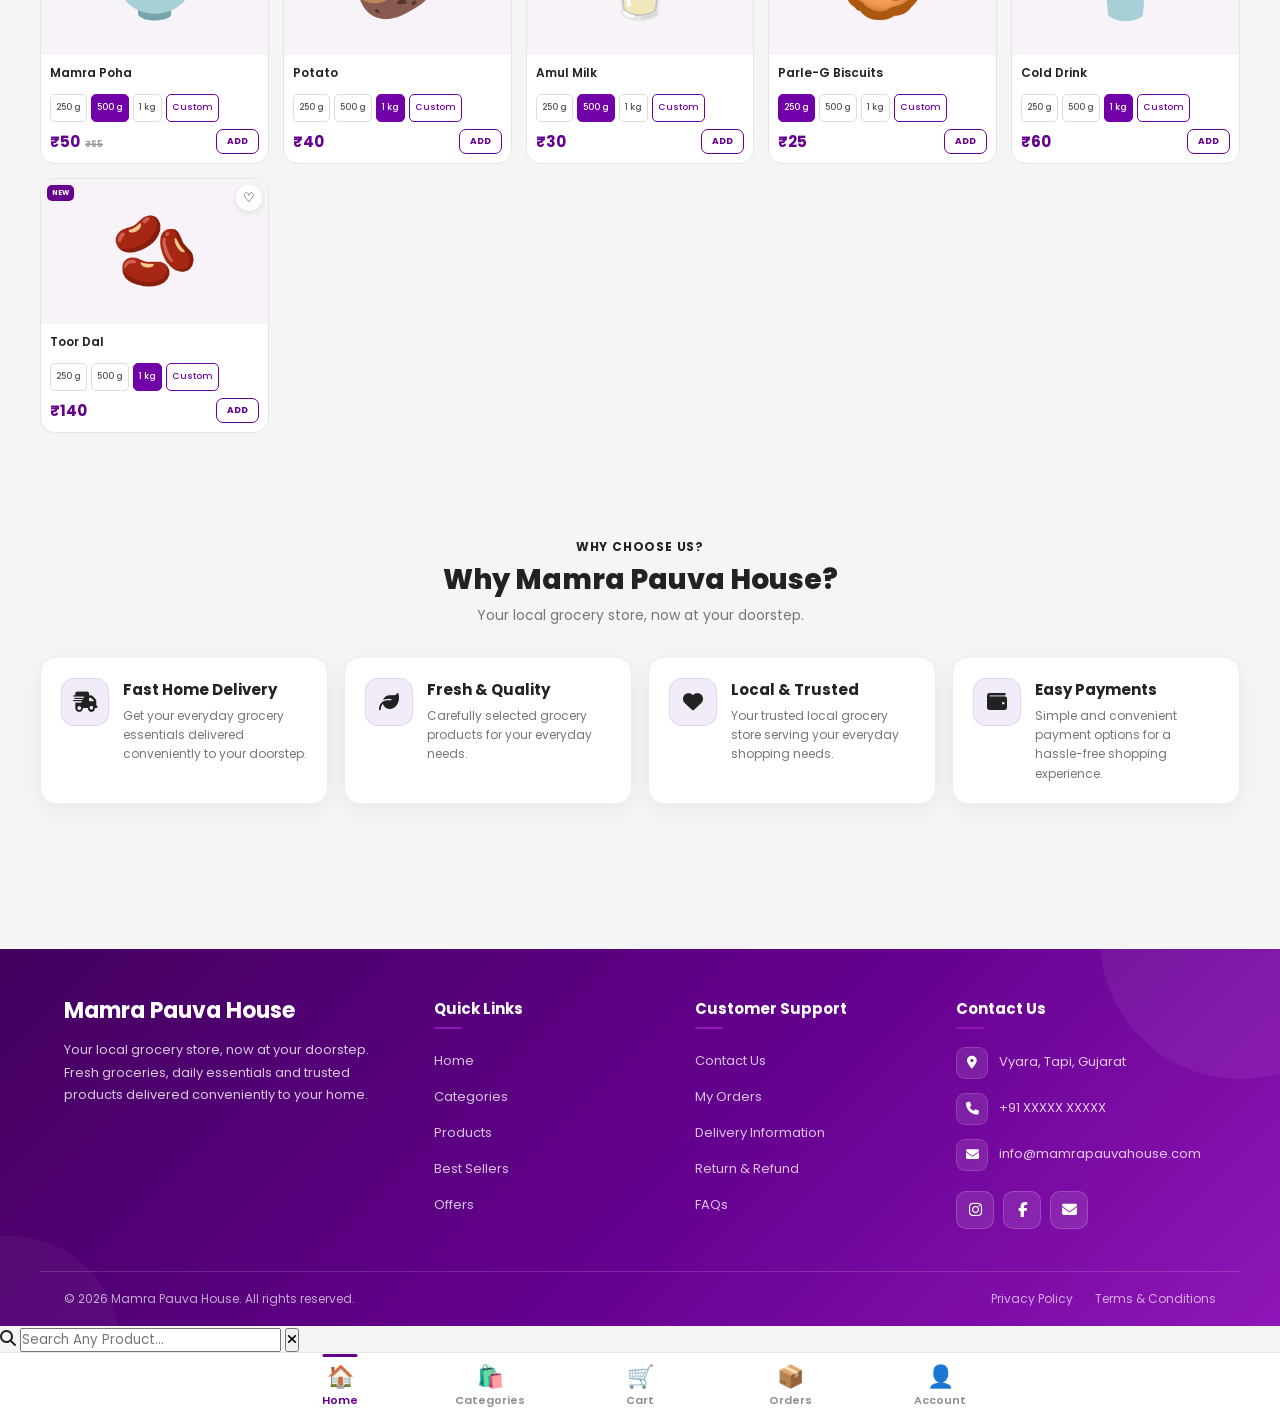
==== commit 864995ac: "Refactor category navigation and add new items Updated category navigation links and added new categ" ====
--- a/index.html
+++ b/index.html
@@ -78,10 +78,15 @@
             </div>
 
 
-            <div class="mp-store-logo">
+            <button
+                type="button"
+                class="mp-store-logo"
+                id="mpStoreLogo"
+                aria-label="Open admin login"
+            >
                 M<br>
                 PH
-            </div>
+            </button>
 
 
             <button
@@ -162,6 +167,76 @@
 
         </div>
 
+    
+        <!-- =================================================
+             SPECIAL OFFERS
+             Controlled from Admin > Special Offers
+        ================================================== -->
+
+        <section
+            class="mp-special-offers"
+            id="mpSpecialOffers"
+            aria-label="Special Offers"
+            hidden
+        >
+
+            <div class="mp-special-offers-head">
+                <div>
+                    <span class="mp-special-offers-kicker">LIMITED TIME</span>
+                    <h2 class="mp-section-title">Special Offers</h2>
+                </div>
+
+                <span class="mp-special-offers-badge">
+                    <i class="fa-solid fa-bolt"></i>
+                    Today
+                </span>
+            </div>
+
+            <div class="mp-special-offers-list">
+
+                <a class="mp-special-offer-card" id="mpSpecialOffer1" href="#">
+                    <img
+                        class="mp-special-offer-image"
+                        id="mpSpecialOfferImage1"
+                        src="https://placehold.co/600x900/png?text=Special+Offer+1"
+                        alt="Special Offer 1"
+                    >
+                    <div class="mp-special-offer-overlay">
+                        <strong id="mpSpecialOfferTitle1">Fresh Grocery Offer</strong>
+                        <span id="mpSpecialOfferSub1">Save more on daily essentials</span>
+                    </div>
+                </a>
+
+                <a class="mp-special-offer-card" id="mpSpecialOffer2" href="#">
+                    <img
+                        class="mp-special-offer-image"
+                        id="mpSpecialOfferImage2"
+                        src="https://placehold.co/600x900/png?text=Special+Offer+2"
+                        alt="Special Offer 2"
+                    >
+                    <div class="mp-special-offer-overlay">
+                        <strong id="mpSpecialOfferTitle2">Weekend Savings</strong>
+                        <span id="mpSpecialOfferSub2">Special prices for you</span>
+                    </div>
+                </a>
+
+                <a class="mp-special-offer-card" id="mpSpecialOffer3" href="#">
+                    <img
+                        class="mp-special-offer-image"
+                        id="mpSpecialOfferImage3"
+                        src="https://placehold.co/600x900/png?text=Special+Offer+3"
+                        alt="Special Offer 3"
+                    >
+                    <div class="mp-special-offer-overlay">
+                        <strong id="mpSpecialOfferTitle3">Local Store Deals</strong>
+                        <span id="mpSpecialOfferSub3">Shop fresh. Save more.</span>
+                    </div>
+                </a>
+
+            </div>
+
+        </section>
+
     </header>
 
 
@@ -195,138 +270,162 @@
             </div>
 
 
-            <div class="mp-categories">
-
-
-                <a
-                    href="#"
-                    class="mp-category"
-                >
-
-                    <div class="mp-category-icon">
-                        🥦
-                    </div>
-
-                    <div class="mp-category-name">
-                        Vegetables
-                    </div>
-
-                </a>
-
-
-                <a
-                    href="#"
-                    class="mp-category"
-                >
-
-                    <div class="mp-category-icon">
-                        🍎
-                    </div>
-
-                    <div class="mp-category-name">
-                        Fruits
-                    </div>
-
-                </a>
-
-
-                <a
-                    href="#"
-                    class="mp-category"
-                >
-
-                    <div class="mp-category-icon">
-                        🥛
-                    </div>
-
-                    <div class="mp-category-name">
-                        Dairy
-                    </div>
-
-                </a>
-
-
-                <a
-                    href="#"
-                    class="mp-category"
-                >
-
-                    <div class="mp-category-icon">
-                        🍪
-                    </div>
-
-                    <div class="mp-category-name">
-                        Biscuits
-                    </div>
-
-                </a>
-
-
-                <a
-                    href="#"
-                    class="mp-category"
-                >
-
-                    <div class="mp-category-icon">
-                        🥤
-                    </div>
-
-                    <div class="mp-category-name">
-                        Beverages
-                    </div>
-
-                </a>
-
-
-                <a
-                    href="#"
-                    class="mp-category"
-                >
-
-                    <div class="mp-category-icon">
-                        🍿
-                    </div>
-
-                    <div class="mp-category-name">
-                        Snacks
-                    </div>
-
-                </a>
-
-
-                <a
-                    href="#"
-                    class="mp-category"
-                >
-
-                    <div class="mp-category-icon">
-                        🧴
-                    </div>
-
-                    <div class="mp-category-name">
-                        Personal Care
-                    </div>
-
-                </a>
-
-
-                <a
-                    href="#"
-                    class="mp-category"
-                >
-
-                    <div class="mp-category-icon">
-                        🧹
-                    </div>
-
-                    <div class="mp-category-name">
-                        Household
-                    </div>
-
-                </a>
-
-
-            </div>
+              <!-- =================================================
+             CATEGORY NAVIGATION
+        ================================================== -->
+
+        <div
+            class="mp-category-nav"
+            id="categoryNav"
+        >
+
+
+            <!-- POHA -->
+
+            <a
+                href="category.html?category=poha"
+                data-category="poha"
+                class="active"
+            >
+
+                <span>
+                    🍚
+                </span>
+
+                <span>
+                    Poha
+                </span>
+
+            </a>
+
+
+            <!-- RICE -->
+
+            <a
+                href="category.html?category=rice"
+                data-category="rice"
+            >
+
+                <span>
+                    🍚
+                </span>
+
+                <span>
+                    Rice
+                </span>
+
+            </a>
+
+
+            <!-- DAL -->
+
+            <a
+                href="category.html?category=dal"
+                data-category="dal"
+            >
+
+                <span>
+                    🫘
+                </span>
+
+                <span>
+                    Dal
+                </span>
+
+            </a>
+
+
+            <!-- FLOUR -->
+
+            <a
+                href="category.html?category=flour"
+                data-category="flour"
+            >
+
+                <span>
+                    🌾
+                </span>
+
+                <span>
+                    Flour
+                </span>
+
+            </a>
+
+
+            <!-- DAIRY -->
+
+            <a
+                href="category.html?category=dairy"
+                data-category="dairy"
+            >
+
+                <span>
+                    🥛
+                </span>
+
+                <span>
+                    Dairy
+                </span>
+
+            </a>
+
+
+            <!-- BISCUITS -->
+
+            <a
+                href="category.html?category=biscuits"
+                data-category="biscuits"
+            >
+
+                <span>
+                    🍪
+                </span>
+
+                <span>
+                    Biscuits
+                </span>
+
+            </a>
+
+
+            <!-- BEVERAGES -->
+
+            <a
+                href="category.html?category=beverages"
+                data-category="beverages"
+            >
+
+                <span>
+                    🥤
+                </span>
+
+                <span>
+                    Beverages
+                </span>
+
+            </a>
+
+
+            <!-- SNACKS -->
+
+            <a
+                href="category.html?category=snacks"
+                data-category="snacks"
+            >
+
+                <span>
+                    🍿
+                </span>
+
+                <span>
+                    Snacks
+                </span>
+
+            </a>
+
+
+        </div>
 
         </section>
 
@@ -2255,6 +2354,41 @@
 </footer>
 
     <!-- =====================================================
+         STICKY SEARCH ABOVE BOTTOM NAV
+         Visible on mobile/tablet after the header scrolls away
+    ====================================================== -->
+
+    <div class="mp-sticky-search" id="mpStickySearch">
+
+        <div class="mp-sticky-search-inner">
+
+            <div class="mp-search-box">
+
+                <i class="fa-solid fa-magnifying-glass"></i>
+
+                <input
+                    type="text"
+                    placeholder="Search Any Product..."
+                    id="mpStickySearchInput"
+                    aria-label="Search groceries"
+                >
+
+                <button
+                    type="button"
+                    id="mpStickySearchClear"
+                    aria-label="Clear search"
+                >
+                    <i class="fa-solid fa-xmark"></i>
+                </button>
+
+            </div>
+
+        </div>
+
+    </div>
+
+
+    <!-- =====================================================
          BOTTOM NAVIGATION
     ====================================================== -->
 
@@ -2276,7 +2410,7 @@
 
 
         <a
-            href="#"
+            href="./category.html"
             class="mp-nav-item"
         >
 
@@ -2318,7 +2452,7 @@
 
 
         <a
-            href="#"
+            href="account.html"
             class="mp-nav-item"
         >
 
@@ -2444,6 +2578,301 @@
     </div>
 
 
+
+    <!-- =================================================
+         ADMIN LOGIN / ADMIN PANEL
+         Opens when the store logo is clicked.
+    ================================================== -->
+
+    <section class="mp-admin-page" id="mpAdminPage" hidden>
+
+        <!-- Login -->
+        <div class="mp-admin-login" id="mpAdminLogin">
+
+            <div class="mp-admin-login-card">
+
+                <button
+                    type="button"
+                    class="mp-admin-back"
+                    id="mpAdminBack"
+                    aria-label="Back to store"
+                >
+                    <i class="fa-solid fa-arrow-left"></i>
+                </button>
+
+                <div class="mp-admin-brand">
+                    <div class="mp-admin-brand-logo">M<br>PH</div>
+                    <span>Mamra Pauva House</span>
+                </div>
+
+                <h1>Admin Login</h1>
+                <p>Sign in to manage your store special offers.</p>
+
+                <form id="mpAdminLoginForm">
+
+                    <label for="mpAdminUsername">Username</label>
+                    <input
+                        type="text"
+                        id="mpAdminUsername"
+                        autocomplete="username"
+                        placeholder="Enter username"
+                        required
+                    >
+
+                    <label for="mpAdminPassword">Password</label>
+                    <input
+                        type="password"
+                        id="mpAdminPassword"
+                        autocomplete="current-password"
+                        placeholder="Enter password"
+                        required
+                    >
+
+                    <div class="mp-admin-login-error" id="mpAdminLoginError"></div>
+
+                    <button type="submit" class="mp-admin-primary-button">
+                        <i class="fa-solid fa-right-to-bracket"></i>
+                        Login
+                    </button>
+
+                </form>
+
+                <small class="mp-admin-demo-note">
+                    Demo login: <strong>admin</strong> / <strong>admin123</strong>
+                </small>
+
+            </div>
+
+        </div>
+
+
+        <!-- Dashboard -->
+        <div class="mp-admin-dashboard" id="mpAdminDashboard" hidden>
+
+            <header class="mp-admin-topbar">
+
+                <div>
+                    <span class="mp-admin-eyebrow">MAMRA PAUVA HOUSE</span>
+                    <h1>Admin Panel</h1>
+                </div>
+
+                <button
+                    type="button"
+                    class="mp-admin-secondary-button"
+                    id="mpAdminLogout"
+                >
+                    <i class="fa-solid fa-right-from-bracket"></i>
+                    Logout
+                </button>
+
+            </header>
+
+
+            <main class="mp-admin-content">
+
+                <section class="mp-admin-panel">
+
+                    <div class="mp-admin-panel-head">
+
+                        <div>
+                            <span class="mp-admin-section-kicker">HOME PAGE</span>
+                            <h2>Special Offers</h2>
+                            <p>
+                                Enable this option to show three vertical offer images
+                                below the header search area on mobile.
+                            </p>
+                        </div>
+
+                        <label class="mp-admin-switch">
+                            <input
+                                type="checkbox"
+                                id="mpSpecialOfferEnabled"
+                            >
+                            <span class="mp-admin-switch-slider"></span>
+                        </label>
+
+                    </div>
+
+
+                    <div class="mp-admin-status" id="mpSpecialOfferStatus">
+                        Special offers are disabled.
+                    </div>
+
+
+                    <div class="mp-admin-offers">
+
+                        <article class="mp-admin-offer-editor">
+                            <div class="mp-admin-offer-number">01</div>
+
+                            <div class="mp-admin-offer-preview">
+                                <img
+                                    id="mpAdminPreview1"
+                                    src="https://placehold.co/600x900/png?text=Special+Offer+1"
+                                    alt="Offer 1 preview"
+                                >
+                            </div>
+
+                            <div class="mp-admin-offer-fields">
+
+                                <h3>Offer 1</h3>
+
+                                <label for="mpAdminImage1">Image URL</label>
+                                <input
+                                    type="url"
+                                    id="mpAdminImage1"
+                                    placeholder="https://example.com/offer-1.jpg"
+                                >
+
+                                <label for="mpAdminTitle1">Title</label>
+                                <input
+                                    type="text"
+                                    id="mpAdminTitle1"
+                                    placeholder="Fresh Grocery Offer"
+                                >
+
+                                <label for="mpAdminSub1">Subtitle</label>
+                                <input
+                                    type="text"
+                                    id="mpAdminSub1"
+                                    placeholder="Save more on daily essentials"
+                                >
+
+                                <label for="mpAdminLink1">Offer Link</label>
+                                <input
+                                    type="url"
+                                    id="mpAdminLink1"
+                                    placeholder="#"
+                                >
+
+                            </div>
+                        </article>
+
+
+                        <article class="mp-admin-offer-editor">
+                            <div class="mp-admin-offer-number">02</div>
+
+                            <div class="mp-admin-offer-preview">
+                                <img
+                                    id="mpAdminPreview2"
+                                    src="https://placehold.co/600x900/png?text=Special+Offer+2"
+                                    alt="Offer 2 preview"
+                                >
+                            </div>
+
+                            <div class="mp-admin-offer-fields">
+
+                                <h3>Offer 2</h3>
+
+                                <label for="mpAdminImage2">Image URL</label>
+                                <input
+                                    type="url"
+                                    id="mpAdminImage2"
+                                    placeholder="https://example.com/offer-2.jpg"
+                                >
+
+                                <label for="mpAdminTitle2">Title</label>
+                                <input
+                                    type="text"
+                                    id="mpAdminTitle2"
+                                    placeholder="Weekend Savings"
+                                >
+
+                                <label for="mpAdminSub2">Subtitle</label>
+                                <input
+                                    type="text"
+                                    id="mpAdminSub2"
+                                    placeholder="Special prices for you"
+                                >
+
+                                <label for="mpAdminLink2">Offer Link</label>
+                                <input
+                                    type="url"
+                                    id="mpAdminLink2"
+                                    placeholder="#"
+                                >
+
+                            </div>
+                        </article>
+
+
+                        <article class="mp-admin-offer-editor">
+                            <div class="mp-admin-offer-number">03</div>
+
+                            <div class="mp-admin-offer-preview">
+                                <img
+                                    id="mpAdminPreview3"
+                                    src="https://placehold.co/600x900/png?text=Special+Offer+3"
+                                    alt="Offer 3 preview"
+                                >
+                            </div>
+
+                            <div class="mp-admin-offer-fields">
+
+                                <h3>Offer 3</h3>
+
+                                <label for="mpAdminImage3">Image URL</label>
+                                <input
+                                    type="url"
+                                    id="mpAdminImage3"
+                                    placeholder="https://example.com/offer-3.jpg"
+                                >
+
+                                <label for="mpAdminTitle3">Title</label>
+                                <input
+                                    type="text"
+                                    id="mpAdminTitle3"
+                                    placeholder="Local Store Deals"
+                                >
+
+                                <label for="mpAdminSub3">Subtitle</label>
+                                <input
+                                    type="text"
+                                    id="mpAdminSub3"
+                                    placeholder="Shop fresh. Save more."
+                                >
+
+                                <label for="mpAdminLink3">Offer Link</label>
+                                <input
+                                    type="url"
+                                    id="mpAdminLink3"
+                                    placeholder="#"
+                                >
+
+                            </div>
+                        </article>
+
+                    </div>
+
+
+                    <div class="mp-admin-actions">
+
+                        <button
+                            type="button"
+                            class="mp-admin-secondary-button"
+                            id="mpAdminCancel"
+                        >
+                            Reset
+                        </button>
+
+                        <button
+                            type="button"
+                            class="mp-admin-primary-button"
+                            id="mpAdminSave"
+                        >
+                            <i class="fa-solid fa-floppy-disk"></i>
+                            Save Special Offers
+                        </button>
+
+                    </div>
+
+                </section>
+
+            </main>
+
+        </div>
+
+    </section>
+
 </div>
 
 
--- a/style.css
+++ b/style.css
@@ -3396,3 +3396,615 @@
         padding-right: 30px;
     }
 }
+
+/* =========================================================
+   SPECIAL OFFERS
+   Controlled by Admin Panel
+========================================================= */
+
+.mp-special-offers {
+    width: 100%;
+    margin-top: 18px;
+    padding: 0 16px 18px;
+}
+
+.mp-special-offers[hidden],
+.mp-admin-page[hidden],
+.mp-admin-dashboard[hidden],
+.mp-admin-login[hidden] {
+    display: none !important;
+}
+
+.mp-special-offers-head {
+    display: flex;
+    align-items: center;
+    justify-content: space-between;
+    gap: 12px;
+    margin-bottom: 10px;
+}
+
+.mp-special-offers-kicker,
+.mp-admin-section-kicker,
+.mp-admin-eyebrow {
+    display: block;
+    color: var(--primary-light);
+    font-size: 9px;
+    font-weight: 800;
+    letter-spacing: 1px;
+}
+
+.mp-special-offers-badge {
+    display: inline-flex;
+    align-items: center;
+    gap: 5px;
+    padding: 6px 9px;
+    border-radius: 20px;
+    background: rgba(255,255,255,.12);
+    color: #fff;
+    font-size: 9px;
+    font-weight: 700;
+}
+
+.mp-special-offers-list {
+    display: grid;
+    grid-template-columns: repeat(3, minmax(0, 1fr));
+    gap: 10px;
+}
+
+.mp-special-offer-card {
+    position: relative;
+    display: block;
+    min-width: 0;
+    aspect-ratio: 2 / 3;
+    overflow: hidden;
+    border-radius: 15px;
+    background: #eee;
+    border: 1px solid rgba(255,255,255,.15);
+    box-shadow: 0 7px 20px rgba(35,0,45,.14);
+}
+
+.mp-special-offer-image {
+    width: 100%;
+    height: 100%;
+    display: block;
+    object-fit: cover;
+}
+
+.mp-special-offer-card::after {
+    content: "";
+    position: absolute;
+    inset: 0;
+    background: linear-gradient(
+        180deg,
+        transparent 42%,
+        rgba(0,0,0,.72) 100%
+    );
+    pointer-events: none;
+}
+
+.mp-special-offer-overlay {
+    position: absolute;
+    left: 10px;
+    right: 10px;
+    bottom: 10px;
+    z-index: 2;
+    color: #fff;
+}
+
+.mp-special-offer-overlay strong {
+    display: block;
+    font-size: 12px;
+    line-height: 1.25;
+}
+
+.mp-special-offer-overlay span {
+    display: block;
+    margin-top: 3px;
+    font-size: 8px;
+    line-height: 1.35;
+    opacity: .88;
+}
+
+
+/* Logo is now a button */
+
+.mp-store-logo {
+    border: 2px solid rgba(255,255,255,.35);
+    padding: 0;
+    cursor: pointer;
+    font-family: inherit;
+}
+
+
+/* =========================================================
+   ADMIN PAGE
+========================================================= */
+
+.mp-admin-page {
+    position: fixed;
+    inset: 0;
+    z-index: 9999;
+    overflow-y: auto;
+    background:
+        radial-gradient(
+            circle at 90% 0%,
+            rgba(143,22,184,.16),
+            transparent 30%
+        ),
+        #f7f4f8;
+}
+
+.mp-admin-login {
+    min-height: 100vh;
+    display: flex;
+    align-items: center;
+    justify-content: center;
+    padding: 24px;
+}
+
+.mp-admin-login-card {
+    position: relative;
+    width: 100%;
+    max-width: 430px;
+    padding: 35px;
+    border-radius: 24px;
+    background: #fff;
+    border: 1px solid var(--purple-border);
+    box-shadow: 0 20px 60px rgba(66,0,93,.12);
+}
+
+.mp-admin-back {
+    position: absolute;
+    top: 18px;
+    left: 18px;
+    width: 36px;
+    height: 36px;
+    border: 1px solid var(--border);
+    border-radius: 10px;
+    background: #fff;
+    color: var(--primary);
+}
+
+.mp-admin-brand {
+    display: flex;
+    align-items: center;
+    justify-content: center;
+    gap: 10px;
+    margin-bottom: 28px;
+    color: var(--primary);
+    font-size: 14px;
+    font-weight: 800;
+}
+
+.mp-admin-brand-logo {
+    width: 44px;
+    height: 44px;
+    display: flex;
+    align-items: center;
+    justify-content: center;
+    text-align: center;
+    border-radius: 50%;
+    background: var(--primary);
+    color: #fff;
+    font-size: 9px;
+    line-height: 1.05;
+    font-weight: 800;
+}
+
+.mp-admin-login-card h1 {
+    margin: 0;
+    color: var(--dark);
+    font-size: 26px;
+}
+
+.mp-admin-login-card > p {
+    margin: 6px 0 24px;
+    color: var(--gray);
+    font-size: 12px;
+}
+
+.mp-admin-login-card label,
+.mp-admin-offer-fields label {
+    display: block;
+    margin: 12px 0 6px;
+    color: var(--dark);
+    font-size: 11px;
+    font-weight: 600;
+}
+
+.mp-admin-login-card input,
+.mp-admin-offer-fields input {
+    width: 100%;
+    height: 42px;
+    padding: 0 12px;
+    border: 1px solid var(--border);
+    border-radius: 10px;
+    outline: 0;
+    background: #fff;
+    color: var(--dark);
+    font-size: 12px;
+}
+
+.mp-admin-login-card input:focus,
+.mp-admin-offer-fields input:focus {
+    border-color: var(--primary-light);
+    box-shadow: 0 0 0 3px rgba(143,22,184,.08);
+}
+
+.mp-admin-login-error {
+    min-height: 18px;
+    margin-top: 8px;
+    color: var(--red);
+    font-size: 11px;
+}
+
+.mp-admin-primary-button,
+.mp-admin-secondary-button {
+    min-height: 42px;
+    border-radius: 10px;
+    padding: 0 16px;
+    display: inline-flex;
+    align-items: center;
+    justify-content: center;
+    gap: 7px;
+    font-family: inherit;
+    font-size: 12px;
+    font-weight: 700;
+    cursor: pointer;
+}
+
+.mp-admin-primary-button {
+    border: 1px solid var(--primary);
+    background: var(--primary);
+    color: #fff;
+}
+
+.mp-admin-primary-button:hover {
+    background: var(--primary-dark);
+}
+
+.mp-admin-secondary-button {
+    border: 1px solid var(--purple-border);
+    background: #fff;
+    color: var(--primary);
+}
+
+.mp-admin-secondary-button:hover {
+    border-color: var(--primary-light);
+}
+
+.mp-admin-login-form {
+    width: 100%;
+}
+
+.mp-admin-login-card .mp-admin-primary-button {
+    width: 100%;
+    margin-top: 6px;
+}
+
+.mp-admin-demo-note {
+    display: block;
+    margin-top: 18px;
+    text-align: center;
+    color: #999;
+    font-size: 10px;
+}
+
+
+/* Dashboard */
+
+.mp-admin-dashboard {
+    min-height: 100vh;
+}
+
+.mp-admin-topbar {
+    min-height: 82px;
+    padding: 16px 28px;
+    display: flex;
+    align-items: center;
+    justify-content: space-between;
+    gap: 20px;
+    background: linear-gradient(
+        180deg,
+        var(--primary-dark),
+        var(--primary)
+    );
+    color: #fff;
+}
+
+.mp-admin-topbar h1 {
+    margin: 2px 0 0;
+    font-size: 23px;
+}
+
+.mp-admin-topbar .mp-admin-eyebrow {
+    color: rgba(255,255,255,.68);
+}
+
+.mp-admin-content {
+    width: 100%;
+    max-width: 1250px;
+    margin: 0 auto;
+    padding: 30px 24px 50px;
+}
+
+.mp-admin-panel {
+    padding: 25px;
+    border: 1px solid var(--purple-border);
+    border-radius: 20px;
+    background: #fff;
+    box-shadow: 0 10px 35px rgba(66,0,93,.07);
+}
+
+.mp-admin-panel-head {
+    display: flex;
+    align-items: flex-start;
+    justify-content: space-between;
+    gap: 25px;
+}
+
+.mp-admin-panel-head h2 {
+    margin: 4px 0 5px;
+    color: var(--dark);
+    font-size: 21px;
+}
+
+.mp-admin-panel-head p {
+    max-width: 700px;
+    margin: 0;
+    color: var(--gray);
+    font-size: 11px;
+    line-height: 1.6;
+}
+
+.mp-admin-status {
+    margin: 20px 0;
+    padding: 11px 13px;
+    border-radius: 10px;
+    background: var(--purple-bg);
+    color: var(--primary);
+    font-size: 11px;
+    font-weight: 600;
+}
+
+.mp-admin-status.is-enabled {
+    background: #edf9f2;
+    color: var(--green);
+}
+
+.mp-admin-switch {
+    position: relative;
+    width: 54px;
+    height: 30px;
+    flex: 0 0 54px;
+    cursor: pointer;
+}
+
+.mp-admin-switch input {
+    position: absolute;
+    opacity: 0;
+    pointer-events: none;
+}
+
+.mp-admin-switch-slider {
+    position: absolute;
+    inset: 0;
+    border-radius: 30px;
+    background: #d8d2da;
+    transition: .2s ease;
+}
+
+.mp-admin-switch-slider::before {
+    content: "";
+    position: absolute;
+    width: 22px;
+    height: 22px;
+    top: 4px;
+    left: 4px;
+    border-radius: 50%;
+    background: #fff;
+    box-shadow: 0 2px 6px rgba(0,0,0,.15);
+    transition: .2s ease;
+}
+
+.mp-admin-switch input:checked + .mp-admin-switch-slider {
+    background: var(--primary);
+}
+
+.mp-admin-switch input:checked + .mp-admin-switch-slider::before {
+    transform: translateX(24px);
+}
+
+.mp-admin-offers {
+    display: grid;
+    grid-template-columns: repeat(3, minmax(0, 1fr));
+    gap: 16px;
+}
+
+.mp-admin-offer-editor {
+    position: relative;
+    padding: 16px;
+    border: 1px solid var(--border);
+    border-radius: 16px;
+    background: #fcfbfc;
+}
+
+.mp-admin-offer-number {
+    position: absolute;
+    top: 10px;
+    right: 12px;
+    color: var(--purple-border);
+    font-size: 24px;
+    font-weight: 800;
+}
+
+.mp-admin-offer-preview {
+    width: 100%;
+    aspect-ratio: 2 / 3;
+    max-height: 260px;
+    overflow: hidden;
+    border-radius: 12px;
+    background: var(--purple-bg);
+}
+
+.mp-admin-offer-preview img {
+    width: 100%;
+    height: 100%;
+    display: block;
+    object-fit: cover;
+}
+
+.mp-admin-offer-fields h3 {
+    margin: 14px 0 4px;
+    color: var(--dark);
+    font-size: 14px;
+}
+
+.mp-admin-actions {
+    margin-top: 22px;
+    padding-top: 18px;
+    border-top: 1px solid var(--border);
+    display: flex;
+    justify-content: flex-end;
+    gap: 10px;
+}
+
+
+/* =========================================================
+   SPECIAL OFFERS RESPONSIVE
+========================================================= */
+
+@media (max-width: 480px) {
+
+    .mp-special-offers {
+        margin-top: 14px;
+        padding: 0 14px 14px;
+    }
+
+    .mp-special-offers-list {
+        grid-template-columns: repeat(3, minmax(0, 1fr));
+        gap: 7px;
+    }
+
+    .mp-special-offer-card {
+        aspect-ratio: 2 / 3;
+        border-radius: 10px;
+    }
+
+    .mp-special-offer-overlay {
+        left: 7px;
+        right: 7px;
+        bottom: 7px;
+    }
+
+    .mp-special-offer-overlay strong {
+        font-size: 8px;
+    }
+
+    .mp-special-offer-overlay span {
+        font-size: 6px;
+    }
+
+    .mp-special-offers-kicker {
+        font-size: 8px;
+    }
+
+    .mp-special-offers-badge {
+        padding: 5px 7px;
+        font-size: 8px;
+    }
+
+    .mp-admin-login {
+        padding: 14px;
+    }
+
+    .mp-admin-login-card {
+        padding: 30px 20px 24px;
+        border-radius: 18px;
+    }
+
+    .mp-admin-topbar {
+        padding: 14px 16px;
+    }
+
+    .mp-admin-topbar h1 {
+        font-size: 18px;
+    }
+
+    .mp-admin-topbar .mp-admin-secondary-button {
+        min-height: 36px;
+        padding: 0 10px;
+        font-size: 10px;
+    }
+
+    .mp-admin-content {
+        padding: 16px 12px 30px;
+    }
+
+    .mp-admin-panel {
+        padding: 16px;
+        border-radius: 16px;
+    }
+
+    .mp-admin-panel-head {
+        gap: 12px;
+    }
+
+    .mp-admin-panel-head h2 {
+        font-size: 18px;
+    }
+
+    .mp-admin-offers {
+        grid-template-columns: 1fr;
+        gap: 14px;
+    }
+
+    .mp-admin-offer-editor {
+        display: grid;
+        grid-template-columns: 105px minmax(0, 1fr);
+        gap: 12px;
+        padding: 12px;
+    }
+
+    .mp-admin-offer-number {
+        display: none;
+    }
+
+    .mp-admin-offer-preview {
+        grid-row: 1;
+        max-height: none;
+        align-self: start;
+    }
+
+    .mp-admin-offer-fields {
+        min-width: 0;
+    }
+
+    .mp-admin-offer-fields h3 {
+        margin-top: 0;
+    }
+
+    .mp-admin-offer-fields input {
+        height: 38px;
+        font-size: 10px;
+    }
+
+    .mp-admin-actions {
+        flex-direction: column-reverse;
+    }
+
+    .mp-admin-actions button {
+        width: 100%;
+    }
+}
+
+@media (min-width: 481px) and (max-width: 1024px) {
+
+    .mp-special-offers {
+        padding: 0 30px 20px;
+    }
+
+    .mp-admin-offers {
+        grid-template-columns: 1fr;
+    }
+}
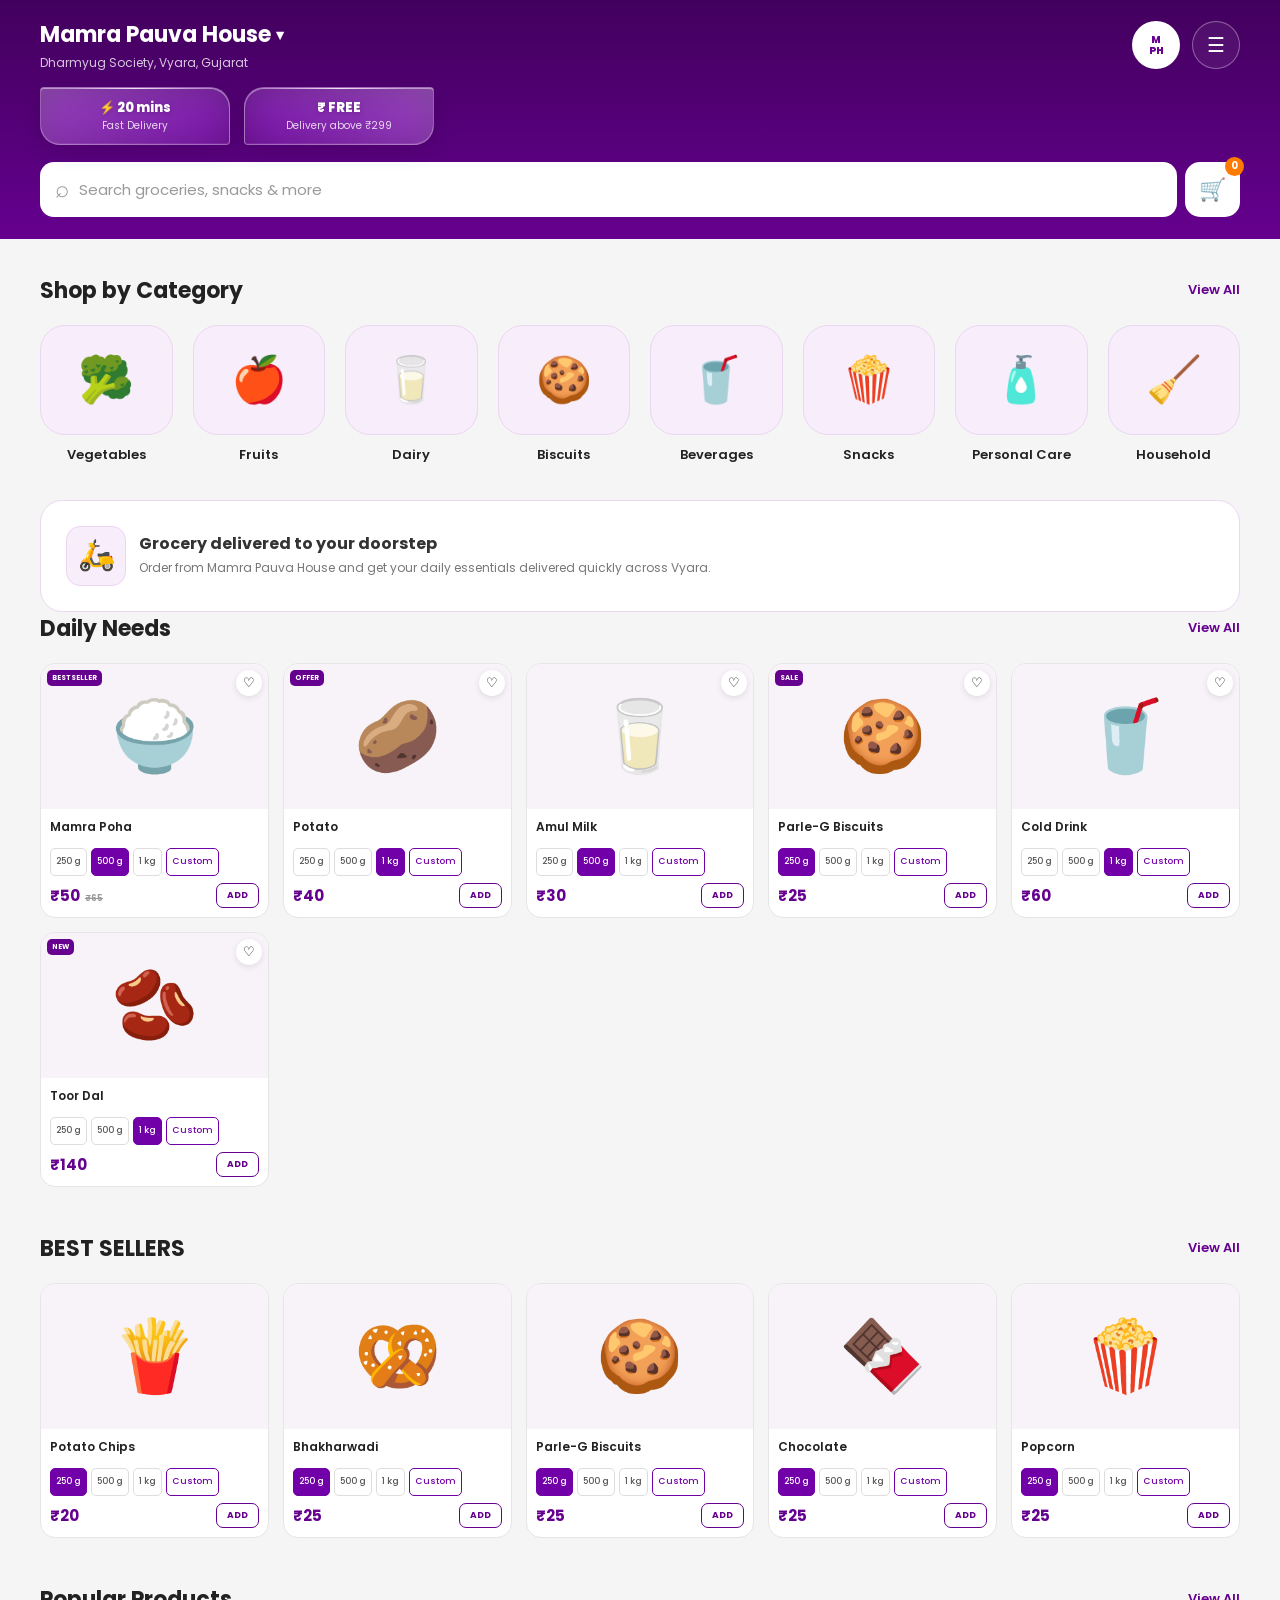
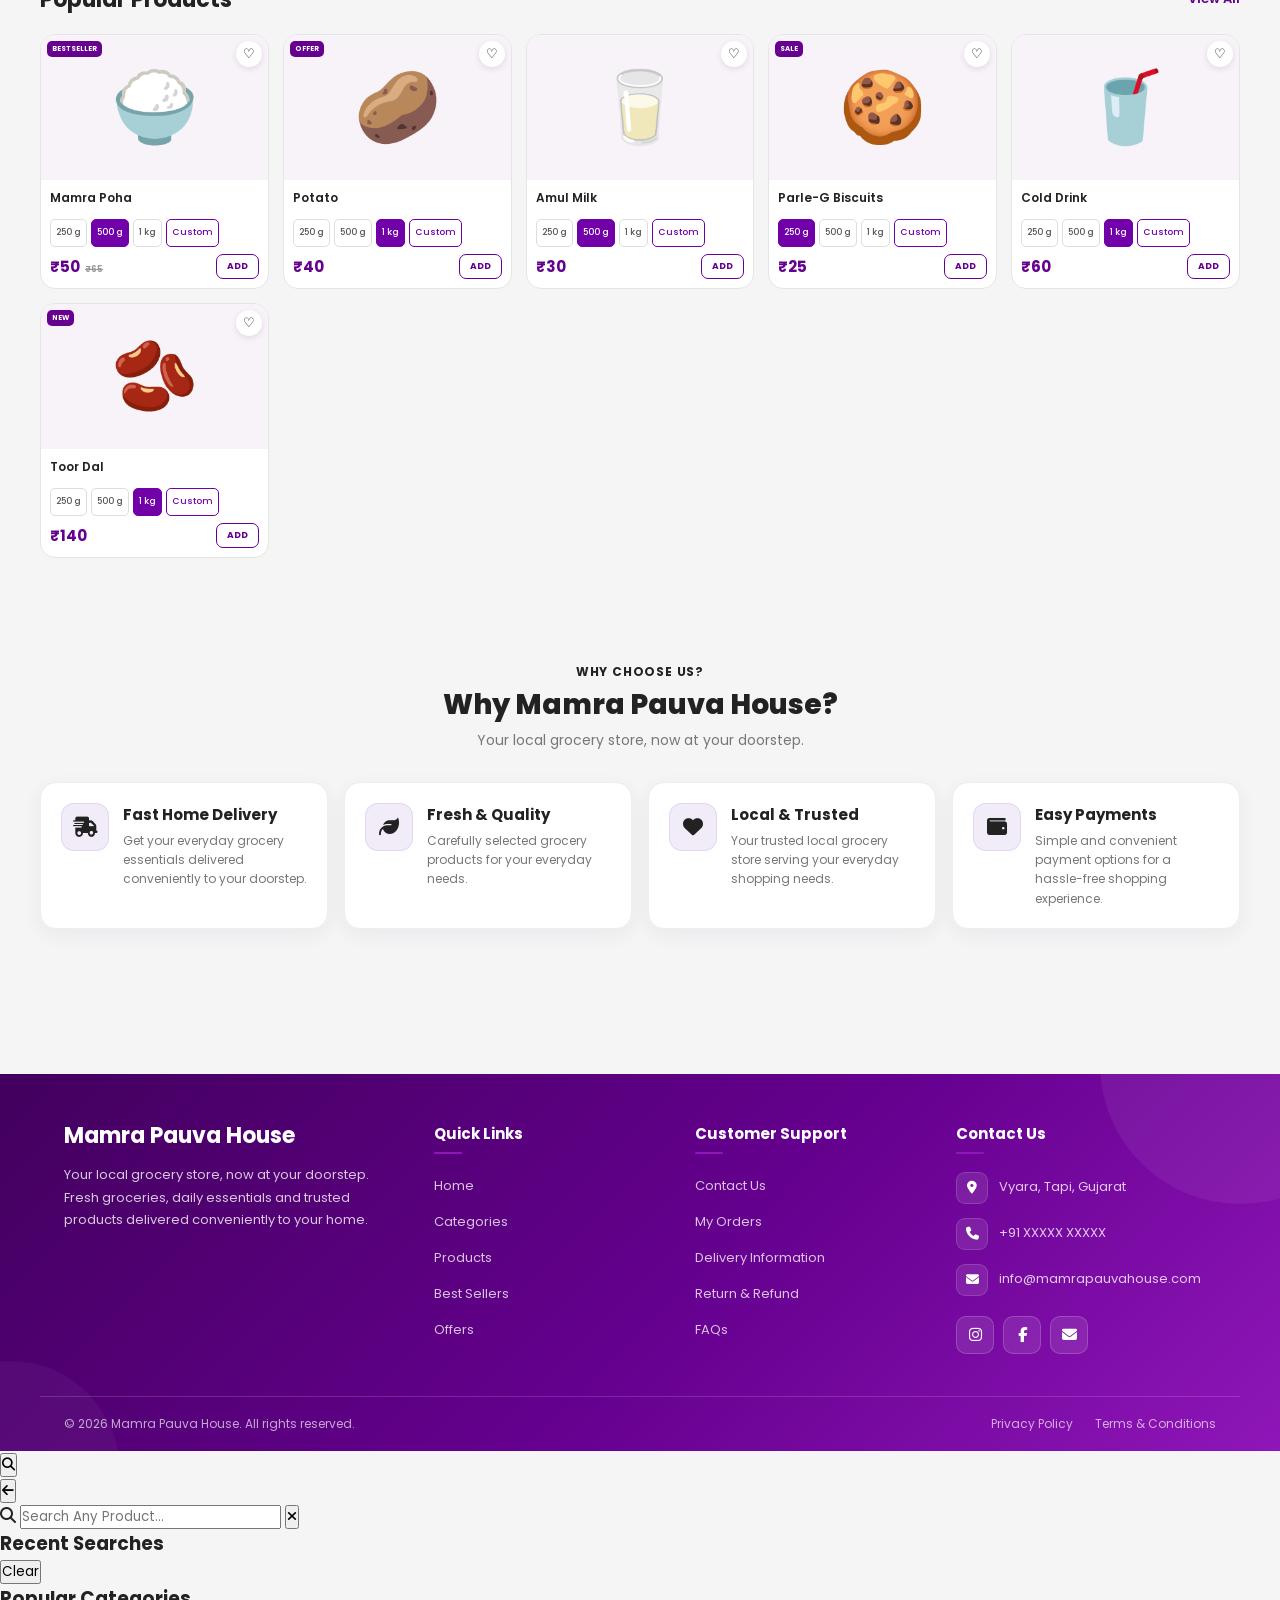
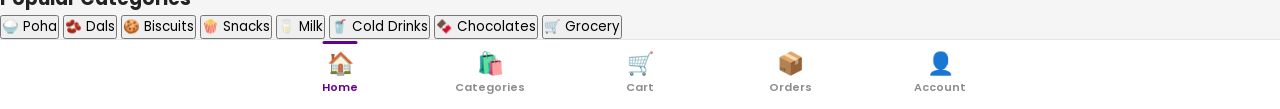
==== commit 2a7e0b93: "Refactor category navigation and search elements" ====
--- a/index.html
+++ b/index.html
@@ -270,162 +270,138 @@
             </div>
 
 
-              <!-- =================================================
-             CATEGORY NAVIGATION
-        ================================================== -->
-
-        <div
-            class="mp-category-nav"
-            id="categoryNav"
-        >
-
-
-            <!-- POHA -->
-
-            <a
-                href="category.html?category=poha"
-                data-category="poha"
-                class="active"
-            >
-
-                <span>
-                    🍚
-                </span>
-
-                <span>
-                    Poha
-                </span>
-
-            </a>
-
-
-            <!-- RICE -->
-
-            <a
-                href="category.html?category=rice"
-                data-category="rice"
-            >
-
-                <span>
-                    🍚
-                </span>
-
-                <span>
-                    Rice
-                </span>
-
-            </a>
-
-
-            <!-- DAL -->
-
-            <a
-                href="category.html?category=dal"
-                data-category="dal"
-            >
-
-                <span>
-                    🫘
-                </span>
-
-                <span>
-                    Dal
-                </span>
-
-            </a>
-
-
-            <!-- FLOUR -->
-
-            <a
-                href="category.html?category=flour"
-                data-category="flour"
-            >
-
-                <span>
-                    🌾
-                </span>
-
-                <span>
-                    Flour
-                </span>
-
-            </a>
-
-
-            <!-- DAIRY -->
-
-            <a
-                href="category.html?category=dairy"
-                data-category="dairy"
-            >
-
-                <span>
-                    🥛
-                </span>
-
-                <span>
-                    Dairy
-                </span>
-
-            </a>
-
-
-            <!-- BISCUITS -->
-
-            <a
-                href="category.html?category=biscuits"
-                data-category="biscuits"
-            >
-
-                <span>
-                    🍪
-                </span>
-
-                <span>
-                    Biscuits
-                </span>
-
-            </a>
-
-
-            <!-- BEVERAGES -->
-
-            <a
-                href="category.html?category=beverages"
-                data-category="beverages"
-            >
-
-                <span>
-                    🥤
-                </span>
-
-                <span>
-                    Beverages
-                </span>
-
-            </a>
-
-
-            <!-- SNACKS -->
-
-            <a
-                href="category.html?category=snacks"
-                data-category="snacks"
-            >
-
-                <span>
-                    🍿
-                </span>
-
-                <span>
-                    Snacks
-                </span>
-
-            </a>
-
-
-        </div>
+            <div class="mp-categories">
+
+
+                <a
+                    href="category.html?category=vegetables"
+                    class="mp-category"
+                >
+
+                    <div class="mp-category-icon">
+                        🥦
+                    </div>
+
+                    <div class="mp-category-name">
+                        Vegetables
+                    </div>
+
+                </a>
+
+
+                <a
+                    href="category.html?category=fruits"
+                    class="mp-category"
+                >
+
+                    <div class="mp-category-icon">
+                        🍎
+                    </div>
+
+                    <div class="mp-category-name">
+                        Fruits
+                    </div>
+
+                </a>
+
+
+                <a
+                    href="category.html?category=dairy"
+                    class="mp-category"
+                >
+
+                    <div class="mp-category-icon">
+                        🥛
+                    </div>
+
+                    <div class="mp-category-name">
+                        Dairy
+                    </div>
+
+                </a>
+
+
+                <a
+                    href="category.html?category=biscuits"
+                    class="mp-category"
+                >
+
+                    <div class="mp-category-icon">
+                        🍪
+                    </div>
+
+                    <div class="mp-category-name">
+                        Biscuits
+                    </div>
+
+                </a>
+
+
+                <a
+                    href="category.html?category=beverages"
+                    class="mp-category"
+                >
+
+                    <div class="mp-category-icon">
+                        🥤
+                    </div>
+
+                    <div class="mp-category-name">
+                        Beverages
+                    </div>
+
+                </a>
+
+
+                <a
+                    href="category.html?category=snacks"
+                    class="mp-category"
+                >
+
+                    <div class="mp-category-icon">
+                        🍿
+                    </div>
+
+                    <div class="mp-category-name">
+                        Snacks
+                    </div>
+
+                </a>
+
+
+                <a
+                    href="category.html?category=personal-care"
+                    class="mp-category"
+                >
+
+                    <div class="mp-category-icon">
+                        🧴
+                    </div>
+
+                    <div class="mp-category-name">
+                        Personal Care
+                    </div>
+
+                </a>
+
+
+                <a
+                    href="category.html?category=household"
+                    class="mp-category"
+                >
+
+                    <div class="mp-category-icon">
+                        🧹
+                    </div>
+
+                    <div class="mp-category-name">
+                        Household
+                    </div>
+
+                </a>
+
+
+            </div>
 
         </section>
 
@@ -2354,33 +2330,152 @@
 </footer>
 
     <!-- =====================================================
-         STICKY SEARCH ABOVE BOTTOM NAV
-         Visible on mobile/tablet after the header scrolls away
+         MESSENGER STYLE FLOATING SEARCH
     ====================================================== -->
 
-    <div class="mp-sticky-search" id="mpStickySearch">
-
-        <div class="mp-sticky-search-inner">
-
-            <div class="mp-search-box">
-
-                <i class="fa-solid fa-magnifying-glass"></i>
-
-                <input
-                    type="text"
-                    placeholder="Search Any Product..."
-                    id="mpStickySearchInput"
-                    aria-label="Search groceries"
-                >
+    <div
+        class="mp-floating-search"
+        id="mpFloatingSearch"
+    >
+
+        <button
+            type="button"
+            class="mp-floating-search-button"
+            id="mpFloatingSearchButton"
+            aria-label="Search products"
+        >
+            <i class="fa-solid fa-magnifying-glass"></i>
+        </button>
+
+    </div>
+
+
+    <!-- =====================================================
+         SEARCH OVERLAY
+    ====================================================== -->
+
+    <div
+        class="mp-floating-search-overlay"
+        id="mpFloatingSearchOverlay"
+    >
+
+        <div
+            class="mp-floating-search-panel"
+            id="mpFloatingSearchPanel"
+        >
+
+            <div class="mp-floating-search-header">
 
                 <button
                     type="button"
-                    id="mpStickySearchClear"
-                    aria-label="Clear search"
-                >
-                    <i class="fa-solid fa-xmark"></i>
+                    class="mp-floating-search-back"
+                    id="mpFloatingSearchClose"
+                    aria-label="Close search"
+                >
+                    <i class="fa-solid fa-arrow-left"></i>
                 </button>
 
+                <div class="mp-floating-search-box">
+
+                    <i class="fa-solid fa-magnifying-glass"></i>
+
+                    <input
+                        type="text"
+                        id="mpFloatingSearchInput"
+                        placeholder="Search Any Product..."
+                        autocomplete="off"
+                        aria-label="Search products"
+                    >
+
+                    <button
+                        type="button"
+                        class="mp-floating-search-clear"
+                        id="mpFloatingSearchClear"
+                        aria-label="Clear search"
+                    >
+                        <i class="fa-solid fa-xmark"></i>
+                    </button>
+
+                </div>
+
+            </div>
+
+
+            <div class="mp-floating-search-content">
+
+                <section
+                    class="mp-search-suggestion-section"
+                    id="mpRecentSearchSection"
+                >
+
+                    <div class="mp-search-suggestion-heading">
+                        <h3>Recent Searches</h3>
+                        <button
+                            type="button"
+                            id="mpClearRecentSearch"
+                        >Clear</button>
+                    </div>
+
+                    <div
+                        class="mp-recent-search-list"
+                        id="mpRecentSearchList"
+                    ></div>
+
+                </section>
+
+
+                <section class="mp-search-suggestion-section">
+
+                    <div class="mp-search-suggestion-heading">
+                        <h3>Popular Categories</h3>
+                    </div>
+
+                    <div class="mp-search-category-list">
+
+                        <button type="button" class="mp-search-category" data-search="Poha">
+                            <span class="mp-search-category-icon">🍚</span>
+                            <span>Poha</span>
+                        </button>
+
+                        <button type="button" class="mp-search-category" data-search="Dals">
+                            <span class="mp-search-category-icon">🫘</span>
+                            <span>Dals</span>
+                        </button>
+
+                        <button type="button" class="mp-search-category" data-search="Biscuits">
+                            <span class="mp-search-category-icon">🍪</span>
+                            <span>Biscuits</span>
+                        </button>
+
+                        <button type="button" class="mp-search-category" data-search="Snacks">
+                            <span class="mp-search-category-icon">🍿</span>
+                            <span>Snacks</span>
+                        </button>
+
+                        <button type="button" class="mp-search-category" data-search="Milk">
+                            <span class="mp-search-category-icon">🥛</span>
+                            <span>Milk</span>
+                        </button>
+
+                        <button type="button" class="mp-search-category" data-search="Cold Drinks">
+                            <span class="mp-search-category-icon">🥤</span>
+                            <span>Cold Drinks</span>
+                        </button>
+
+                        <button type="button" class="mp-search-category" data-search="Chocolates">
+                            <span class="mp-search-category-icon">🍫</span>
+                            <span>Chocolates</span>
+                        </button>
+
+                        <button type="button" class="mp-search-category" data-search="Grocery">
+                            <span class="mp-search-category-icon">🛒</span>
+                            <span>Grocery</span>
+                        </button>
+
+                    </div>
+
+                </section>
+
             </div>
 
         </div>
@@ -2388,15 +2483,11 @@
     </div>
 
 
-    <!-- =====================================================
-         BOTTOM NAVIGATION
-    ====================================================== -->
-
     <nav class="mp-bottom-nav">
 
 
         <a
-            href="#"
+            href="./index.html"
             class="mp-nav-item active"
         >
 
@@ -2452,7 +2543,7 @@
 
 
         <a
-            href="account.html"
+            href="./account.html"
             class="mp-nav-item"
         >
 
--- a/style.css
+++ b/style.css
@@ -1141,56 +1141,213 @@
    DELIVERY BANNER
 ========================================================= */
 
+.mp-delivery-slider {
+    position: relative;
+    width: 100%;
+    margin-bottom: 22px;
+}
+
+.mp-delivery-slides {
+    width: 100%;
+    position: relative;
+}
+
+.mp-delivery-slide {
+    display: none;
+    width: 100%;
+}
+
+.mp-delivery-slide.active {
+    display: block;
+}
+
 .mp-delivery-banner {
+    width: 100%;
+    box-sizing: border-box;
+
+    display: flex;
+    align-items: center;
+    gap: 13px;
+
+    padding: 15px;
+
     background: var(--white);
-
     border: 1px solid var(--purple-border);
-
     border-radius: 18px;
-
-    padding: 15px;
-
-    display: flex;
-
-    align-items: center;
-
-    gap: 13px;
-
-    margin-bottom: 25px;
 }
 
 .mp-delivery-banner-icon {
     width: 48px;
-
     height: 48px;
+    min-width: 48px;
+
+    display: flex;
+    align-items: center;
+    justify-content: center;
 
     background: var(--purple-bg);
-
+    border: 1px solid var(--purple-border);
     border-radius: 14px;
 
+    font-size: 25px;
+}
+
+.mp-delivery-banner strong {
+    display: block;
+
+    margin: 0;
+
+    color: var(--dark);
+    font-size: 14px;
+    font-weight: 700;
+    line-height: 1.3;
+}
+
+.mp-delivery-banner p {
+    margin: 4px 0 0;
+
+    color: var(--gray);
+    font-size: 11px;
+    line-height: 1.5;
+}
+
+
+/* Dots */
+
+.mp-delivery-dots {
     display: flex;
-
     align-items: center;
-
     justify-content: center;
 
-    font-size: 25px;
-
-    flex-shrink: 0;
-}
-
-.mp-delivery-banner strong {
-    font-size: 13px;
-}
-
-.mp-delivery-banner p {
-    font-size: 10px;
-
-    color: var(--gray);
-
-    margin-top: 3px;
-
-    line-height: 1.5;
+    gap: 6px;
+
+    margin-top: 9px;
+}
+
+.mp-delivery-dot {
+    width: 7px;
+    height: 7px;
+
+    padding: 0;
+    margin: 0;
+
+    border: 1px solid var(--primary);
+    border-radius: 50%;
+
+    background: var(--white);
+
+    cursor: pointer;
+
+    appearance: none;
+    -webkit-appearance: none;
+
+    transition: all 0.25s ease;
+}
+
+.mp-delivery-dot.active {
+    width: 20px;
+    height: 7px;
+
+    border-radius: 10px;
+
+    background: var(--primary);
+    border-color: var(--primary);
+}
+
+
+/* Mobile */
+
+@media (max-width: 480px) {
+
+    .mp-delivery-slider {
+        margin-bottom: 20px;
+    }
+
+    .mp-delivery-banner {
+        padding: 13px;
+        gap: 10px;
+        border-radius: 16px;
+    }
+
+    .mp-delivery-banner-icon {
+        width: 42px;
+        height: 42px;
+        min-width: 42px;
+
+        border-radius: 12px;
+        font-size: 22px;
+    }
+
+    .mp-delivery-banner strong {
+        font-size: 12px;
+    }
+
+    .mp-delivery-banner p {
+        font-size: 9px;
+        line-height: 1.45;
+    }
+
+    .mp-delivery-dot {
+        width: 6px;
+        height: 6px;
+    }
+
+    .mp-delivery-dot.active {
+        width: 17px;
+        height: 6px;
+    }
+}
+
+
+/* Tablet */
+
+@media (min-width: 481px) and (max-width: 1024px) {
+
+    .mp-delivery-banner {
+        padding: 16px;
+    }
+
+    .mp-delivery-banner-icon {
+        width: 50px;
+        height: 50px;
+        min-width: 50px;
+
+        font-size: 27px;
+    }
+
+    .mp-delivery-banner strong {
+        font-size: 15px;
+    }
+
+    .mp-delivery-banner p {
+        font-size: 11px;
+    }
+}
+
+
+/* Desktop */
+
+@media (min-width: 1025px) {
+
+    .mp-delivery-banner {
+        padding: 17px 18px;
+    }
+
+    .mp-delivery-banner-icon {
+        width: 52px;
+        height: 52px;
+        min-width: 52px;
+
+        font-size: 28px;
+    }
+
+    .mp-delivery-banner strong {
+        font-size: 15px;
+    }
+
+    .mp-delivery-banner p {
+        font-size: 11px;
+    }
 }
 
 
@@ -1460,10 +1617,6 @@
     .mp-bottom-nav {
         display: flex;
     }
-
-    .mp-category-section.is-sticky .mp-categories {
-        margin: 0;
-    }
 }
 
 
@@ -2216,52 +2369,6 @@
 
         font-size: 75px;
     }
-}
-
-
-/* =========================================================
-   CATEGORY STICKY
-========================================================= */
-
-.mp-category-section {
-    position: relative;
-
-    z-index: 100;
-
-    background: var(--body-bg);
-}
-
-
-/* Added by JavaScript */
-
-.mp-category-section.is-sticky {
-    position: fixed;
-
-    top: 0;
-
-    left: 0;
-    right: 0;
-
-    z-index: 999;
-
-    background: var(--body-bg);
-
-    box-shadow:
-        0 3px 12px
-        rgba(0, 0, 0, 0.08);
-
-    padding: 12px 20px 0;
-}
-
-
-/* Prevent content jump */
-
-.mp-category-section-placeholder {
-    display: none;
-}
-
-.mp-category-section-placeholder.active {
-    display: block;
 }
 
 
@@ -3402,10 +3509,16 @@
    Controlled by Admin Panel
 ========================================================= */
 
+/* =========================================================
+   SPECIAL OFFERS
+   Controlled by Admin Panel
+========================================================= */
+
 .mp-special-offers {
     width: 100%;
     margin-top: 18px;
     padding: 0 16px 18px;
+    box-sizing: border-box;
 }
 
 .mp-special-offers[hidden],
@@ -3414,6 +3527,11 @@
 .mp-admin-login[hidden] {
     display: none !important;
 }
+
+
+/* =========================================================
+   SPECIAL OFFERS HEADER
+========================================================= */
 
 .mp-special-offers-head {
     display: flex;
@@ -3439,70 +3557,452 @@
     gap: 5px;
     padding: 6px 9px;
     border-radius: 20px;
-    background: rgba(255,255,255,.12);
-    color: #fff;
+    background: var(--primary);
+    color: var(--white);
     font-size: 9px;
     font-weight: 700;
 }
+
+
+/* =========================================================
+   SPECIAL OFFERS LIST
+========================================================= */
 
 .mp-special-offers-list {
     display: grid;
     grid-template-columns: repeat(3, minmax(0, 1fr));
     gap: 10px;
-}
+    width: 100%;
+}
+
+
+/* =========================================================
+   SPECIAL OFFER CARD
+========================================================= */
 
 .mp-special-offer-card {
     position: relative;
     display: block;
     min-width: 0;
+    width: 100%;
+
     aspect-ratio: 2 / 3;
+
     overflow: hidden;
+
     border-radius: 15px;
+
     background: #eee;
-    border: 1px solid rgba(255,255,255,.15);
-    box-shadow: 0 7px 20px rgba(35,0,45,.14);
-}
+
+    border: 1px solid rgba(255, 255, 255, 0.15);
+
+    box-shadow:
+        0 7px 20px rgba(35, 0, 45, 0.14);
+
+    text-decoration: none;
+
+    box-sizing: border-box;
+}
+
+
+/* =========================================================
+   OFFER IMAGE
+========================================================= */
 
 .mp-special-offer-image {
     width: 100%;
     height: 100%;
+
     display: block;
+
     object-fit: cover;
-}
+
+    transition:
+        transform 0.3s ease;
+}
+
+
+.mp-special-offer-card:hover
+.mp-special-offer-image {
+    transform: scale(1.03);
+}
+
+
+/* =========================================================
+   DARK GRADIENT OVERLAY
+========================================================= */
 
 .mp-special-offer-card::after {
     content: "";
+
     position: absolute;
+
     inset: 0;
+
     background: linear-gradient(
         180deg,
         transparent 42%,
-        rgba(0,0,0,.72) 100%
+        rgba(0, 0, 0, 0.72) 100%
     );
+
     pointer-events: none;
 }
+
+
+/* =========================================================
+   OFFER TEXT
+========================================================= */
 
 .mp-special-offer-overlay {
     position: absolute;
+
     left: 10px;
     right: 10px;
     bottom: 10px;
+
     z-index: 2;
-    color: #fff;
+
+    color: var(--white);
 }
 
 .mp-special-offer-overlay strong {
     display: block;
+
     font-size: 12px;
+    font-weight: 700;
+
     line-height: 1.25;
 }
 
 .mp-special-offer-overlay span {
     display: block;
+
     margin-top: 3px;
+
     font-size: 8px;
+
     line-height: 1.35;
-    opacity: .88;
+
+    opacity: 0.88;
+}
+
+
+/* =========================================================
+   MOBILE
+   0px - 480px
+
+   KEEPING YOUR CURRENT MOBILE SIZE
+========================================================= */
+
+@media (max-width: 480px) {
+
+    .mp-special-offers {
+        margin-top: 14px;
+        padding: 0 14px 14px;
+    }
+
+
+    .mp-special-offers-head {
+        margin-bottom: 9px;
+    }
+
+
+    .mp-special-offers-list {
+        grid-template-columns:
+            repeat(3, minmax(0, 1fr));
+
+        gap: 7px;
+    }
+
+
+    .mp-special-offer-card {
+        aspect-ratio: 2 / 3;
+
+        border-radius: 10px;
+    }
+
+
+    .mp-special-offer-overlay {
+        left: 7px;
+        right: 7px;
+        bottom: 7px;
+    }
+
+
+    .mp-special-offer-overlay strong {
+        font-size: 8px;
+    }
+
+
+    .mp-special-offer-overlay span {
+        font-size: 6px;
+    }
+
+
+    .mp-special-offers-kicker {
+        font-size: 8px;
+    }
+
+
+    .mp-special-offers-badge {
+        padding: 5px 7px;
+
+        font-size: 8px;
+    }
+
+}
+
+
+/* =========================================================
+   TABLET
+   481px - 1024px
+========================================================= */
+
+@media (min-width: 481px) and (max-width: 1024px) {
+
+    .mp-special-offers {
+        margin-top: 20px;
+        padding: 0 20px 22px;
+    }
+
+
+    .mp-special-offers-head {
+        margin-bottom: 14px;
+    }
+
+
+    .mp-special-offers-kicker {
+        font-size: 10px;
+    }
+
+
+    .mp-special-offers-badge {
+        padding: 7px 11px;
+
+        font-size: 10px;
+    }
+
+
+    .mp-special-offers-list {
+        grid-template-columns:
+            repeat(3, minmax(0, 1fr));
+
+        gap: 14px;
+    }
+
+
+    .mp-special-offer-card {
+        /*
+         * Tablet fixed height
+         * instead of the mobile ratio.
+         */
+        height: 280px;
+
+        aspect-ratio: auto;
+
+        border-radius: 16px;
+    }
+
+
+    .mp-special-offer-image {
+        width: 100%;
+        height: 100%;
+
+        object-fit: cover;
+    }
+
+
+    .mp-special-offer-overlay {
+        left: 13px;
+        right: 13px;
+        bottom: 13px;
+    }
+
+
+    .mp-special-offer-overlay strong {
+        font-size: 14px;
+        line-height: 1.3;
+    }
+
+
+    .mp-special-offer-overlay span {
+        margin-top: 4px;
+
+        font-size: 10px;
+
+        line-height: 1.4;
+    }
+
+}
+
+
+/* =========================================================
+   DESKTOP
+   1025px - 1399px
+========================================================= */
+
+@media (min-width: 1025px) and (max-width: 1399px) {
+
+    .mp-special-offers {
+        margin-top: 22px;
+        padding: 0 24px 24px;
+    }
+
+
+    .mp-special-offers-head {
+        margin-bottom: 15px;
+    }
+
+
+    .mp-special-offers-kicker {
+        font-size: 10px;
+    }
+
+
+    .mp-special-offers-badge {
+        padding: 7px 11px;
+
+        font-size: 10px;
+    }
+
+
+    .mp-special-offers-list {
+        grid-template-columns:
+            repeat(3, minmax(0, 1fr));
+
+        gap: 18px;
+    }
+
+
+    .mp-special-offer-card {
+        /*
+         * Desktop banner height
+         */
+        height: 360px;
+
+        aspect-ratio: auto;
+
+        border-radius: 18px;
+    }
+
+
+    .mp-special-offer-image {
+        width: 100%;
+        height: 100%;
+
+        object-fit: cover;
+    }
+
+
+    .mp-special-offer-overlay {
+        left: 16px;
+        right: 16px;
+        bottom: 16px;
+    }
+
+
+    .mp-special-offer-overlay strong {
+        font-size: 16px;
+        line-height: 1.3;
+    }
+
+
+    .mp-special-offer-overlay span {
+        margin-top: 5px;
+
+        font-size: 12px;
+
+        line-height: 1.45;
+    }
+
+}
+
+
+/* =========================================================
+   LARGE DESKTOP
+   1400px+
+========================================================= */
+
+@media (min-width: 1400px) {
+
+    .mp-special-offers {
+        margin-top: 24px;
+        padding: 0 30px 28px;
+    }
+
+
+    .mp-special-offers-head {
+        margin-bottom: 16px;
+    }
+
+
+    .mp-special-offers-kicker {
+        font-size: 11px;
+    }
+
+
+    .mp-special-offers-badge {
+        padding: 8px 12px;
+
+        font-size: 11px;
+    }
+
+
+    .mp-special-offers-list {
+        grid-template-columns:
+            repeat(3, minmax(0, 1fr));
+
+        gap: 20px;
+
+        max-width: 1280px;
+
+        margin-left: auto;
+        margin-right: auto;
+    }
+
+
+    .mp-special-offer-card {
+        /*
+         * Large desktop banner height
+         */
+        height: 400px;
+
+        aspect-ratio: auto;
+
+        border-radius: 20px;
+    }
+
+
+    .mp-special-offer-image {
+        width: 100%;
+        height: 100%;
+
+        object-fit: cover;
+    }
+
+
+    .mp-special-offer-overlay {
+        left: 18px;
+        right: 18px;
+        bottom: 18px;
+    }
+
+
+    .mp-special-offer-overlay strong {
+        font-size: 17px;
+
+        line-height: 1.3;
+    }
+
+
+    .mp-special-offer-overlay span {
+        margin-top: 5px;
+
+        font-size: 13px;
+
+        line-height: 1.45;
+    }
+
 }
 
 
@@ -4008,3 +4508,836 @@
         grid-template-columns: 1fr;
     }
 }
+
+
+/* =========================================================
+   STICKY SEARCH ABOVE BOTTOM NAV
+========================================================= */
+
+.mp-sticky-search {
+    display: none;
+}
+
+
+/* =========================================================
+   MOBILE + TABLET
+========================================================= */
+
+@media (max-width: 1024px) {
+
+    .mp-sticky-search {
+        position: fixed;
+        left: 0;
+        right: 0;
+        bottom: 0;
+
+        z-index: 9998;
+
+        display: block;
+
+        padding: 8px 10px;
+
+        
+
+        transform: translateY(100%);
+
+        opacity: 0;
+
+        visibility: hidden;
+
+        pointer-events: none;
+
+        transition:
+            transform 0.25s ease,
+            opacity 0.25s ease,
+            visibility 0.25s ease;
+
+        box-sizing: border-box;
+    }
+
+
+    /* Show sticky search */
+
+    .mp-sticky-search.is-visible {
+
+        transform: translateY(0);
+
+        opacity: 1;
+
+        visibility: visible;
+
+        pointer-events: auto;
+    }
+
+
+    .mp-sticky-search-inner {
+
+        width: 100%;
+
+        max-width: 100%;
+
+        margin: 0 auto;
+
+        box-sizing: border-box;
+    }
+
+
+    .mp-sticky-search .mp-search-box {
+
+        width: 100%;
+
+        min-height: 48px;
+
+        display: flex;
+
+        align-items: center;
+
+        gap: 9px;
+
+        padding: 0 12px;
+
+        background: var(--white);
+
+        border: 1px solid var(--purple-border);
+
+        border-radius: 12px;
+
+        box-sizing: border-box;
+    }
+
+
+    .mp-sticky-search .mp-search-box > i {
+
+        color: var(--primary);
+
+        font-size: 15px;
+
+        flex: 0 0 auto;
+    }
+
+
+    .mp-sticky-search input {
+
+        flex: 1;
+
+        min-width: 0;
+
+        height: 42px;
+
+        padding: 0;
+
+        border: 0;
+
+        outline: none;
+
+        background: transparent;
+
+        color: var(--dark);
+
+        font-size: 13px;
+
+        font-family: inherit;
+    }
+
+
+    .mp-sticky-search input::placeholder {
+
+        color: var(--gray);
+
+        opacity: 1;
+    }
+
+
+    .mp-sticky-search button {
+
+        width: 30px;
+
+        height: 30px;
+
+        padding: 0;
+
+        border: 0;
+
+        background: transparent;
+
+        color: var(--gray);
+
+        display: flex;
+
+        align-items: center;
+
+        justify-content: center;
+
+        cursor: pointer;
+
+        flex: 0 0 30px;
+    }
+
+
+    .mp-sticky-search button:hover {
+
+        color: var(--primary);
+    }
+
+
+    /* =====================================================
+       MOBILE
+    ===================================================== */
+
+    @media (max-width: 480px) {
+
+        .mp-sticky-search {
+
+            padding:
+                7px
+                9px
+                calc(7px + env(safe-area-inset-bottom));
+        }
+
+
+        .mp-sticky-search .mp-search-box {
+
+            min-height: 48px;
+
+            border-radius: 11px;
+
+            padding: 0 10px;
+        }
+
+
+        .mp-sticky-search input {
+
+            height: 40px;
+
+            font-size: 12px;
+        }
+
+
+        .mp-sticky-search .mp-search-box > i {
+
+            font-size: 14px;
+        }
+    }
+
+
+    /* =====================================================
+       TABLET
+    ===================================================== */
+
+    @media (min-width: 481px) and (max-width: 1024px) {
+
+        .mp-sticky-search {
+
+            padding:
+                9px
+                15px
+                calc(9px + env(safe-area-inset-bottom));
+        }
+
+
+        .mp-sticky-search .mp-search-box {
+
+            min-height: 46px;
+
+            border-radius: 13px;
+        }
+
+
+        .mp-sticky-search input {
+
+            height: 44px;
+
+            font-size: 14px;
+        }
+    }
+
+}
+
+
+/* =========================================================
+   DESKTOP
+========================================================= */
+
+@media (min-width: 1025px) {
+
+    .mp-sticky-search {
+
+        display: none !important;
+    }
+
+}
+
+.mp-header {
+    position: static !important;
+    top: auto !important;
+    z-index: auto !important;
+
+    background: linear-gradient(
+        180deg,
+        var(--primary-dark),
+        var(--primary)
+    );
+}
+
+/* =========================================================
+   CATEGORY PAGE
+========================================================= */
+
+.mp-back {
+    width: 44px;
+    height: 44px;
+    flex: 0 0 44px;
+    display: flex;
+    align-items: center;
+    justify-content: center;
+    border: 1px solid rgba(255,255,255,.35);
+    border-radius: 50%;
+    background: rgba(255,255,255,.06);
+    color: var(--white);
+    font-size: 22px;
+    font-weight: 600;
+}
+
+.mp-category-page {
+    width: 100%;
+    max-width: 1400px;
+    margin: 0 auto;
+    padding: 30px 40px 50px;
+}
+
+.mp-page-title {
+    display: flex;
+    align-items: center;
+    justify-content: space-between;
+    margin-bottom: 24px;
+}
+
+.mp-page-kicker {
+    display: block;
+    margin-bottom: 5px;
+    color: var(--primary-light);
+    font-size: 10px;
+    font-weight: 800;
+    letter-spacing: 1px;
+}
+
+.mp-page-title h1 {
+    margin: 0;
+    color: var(--dark);
+    font-size: 30px;
+    line-height: 1.2;
+    font-weight: 800;
+}
+
+.mp-page-title p {
+    margin: 7px 0 0;
+    color: var(--gray);
+    font-size: 13px;
+    line-height: 1.5;
+}
+
+.mp-category-nav {
+    display: flex;
+    align-items: center;
+    gap: 9px;
+    margin-bottom: 28px;
+    overflow-x: auto;
+    padding-bottom: 5px;
+    scrollbar-width: none;
+}
+
+.mp-category-nav::-webkit-scrollbar {
+    display: none;
+}
+
+.mp-category-nav a {
+    flex: 0 0 auto;
+    min-width: 90px;
+    padding: 10px 13px;
+    display: flex;
+    align-items: center;
+    justify-content: center;
+    gap: 5px;
+    background: var(--white);
+    border: 1px solid var(--purple-border);
+    border-radius: 11px;
+    color: var(--dark);
+    font-size: 11px;
+    font-weight: 600;
+    white-space: nowrap;
+    transition: all .2s ease;
+}
+
+.mp-category-nav a:hover {
+    color: var(--primary);
+    border-color: var(--primary-light);
+    transform: translateY(-2px);
+}
+
+.mp-category-nav a.active {
+    background: var(--primary);
+    border-color: var(--primary);
+    color: var(--white);
+}
+
+.mp-products-header {
+    display: flex;
+    align-items: center;
+    justify-content: space-between;
+    gap: 15px;
+    margin-bottom: 16px;
+}
+
+.mp-products-header h2 {
+    margin: 0;
+    color: var(--dark);
+    font-size: 20px;
+    font-weight: 700;
+}
+
+.mp-products-header span {
+    display: block;
+    margin-top: 4px;
+    color: var(--gray);
+    font-size: 11px;
+}
+
+.mp-sort-button {
+    display: flex;
+    align-items: center;
+    gap: 6px;
+    padding: 9px 13px;
+    background: var(--white);
+    border: 1px solid var(--purple-border);
+    border-radius: 9px;
+    color: var(--dark);
+    font-size: 11px;
+    font-weight: 600;
+}
+
+.mp-sort-button:hover {
+    color: var(--primary);
+    border-color: var(--primary);
+}
+
+.mp-category-products {
+    display: grid;
+    grid-template-columns: repeat(5, minmax(0, 1fr));
+    gap: 15px;
+}
+
+.mp-category-products .mp-product {
+    min-width: 0;
+    width: 100%;
+}
+
+.mp-category-products .mp-product-image {
+    height: 155px;
+}
+
+.mp-category-products .mp-product-info {
+    padding: 10px;
+}
+
+.mp-category-products .mp-product-name {
+    font-size: 13px;
+    min-height: 36px;
+}
+
+.mp-category-products .mp-product-options {
+    gap: 4px;
+}
+
+.mp-category-products .mp-size-option {
+    padding: 0 7px;
+}
+
+.mp-category-products .mp-product-bottom {
+    margin-top: 9px;
+}
+
+.mp-category-products .mp-add {
+    padding: 6px 11px;
+}
+
+.mp-category-empty {
+    padding: 50px 20px;
+    text-align: center;
+    color: var(--gray);
+    background: var(--white);
+    border: 1px solid var(--border);
+    border-radius: 14px;
+}
+
+@media (max-width: 480px) {
+    .mp-category-page { padding: 20px 15px 35px; }
+    .mp-back { width:40px; height:40px; flex-basis:40px; font-size:19px; }
+    .mp-page-title { margin-bottom:18px; }
+    .mp-page-kicker { font-size:8px; }
+    .mp-page-title h1 { font-size:22px; }
+    .mp-page-title p { font-size:10px; margin-top:5px; }
+    .mp-category-nav { gap:6px; margin-bottom:21px; }
+    .mp-category-nav a { min-width:72px; padding:8px 9px; border-radius:9px; font-size:9px; }
+    .mp-products-header { margin-bottom:11px; }
+    .mp-products-header h2 { font-size:15px; }
+    .mp-products-header span { font-size:9px; }
+    .mp-sort-button { padding:7px 9px; font-size:9px; }
+    .mp-category-products { grid-template-columns:repeat(2,minmax(0,1fr)); gap:9px; }
+    .mp-category-products .mp-product { border-radius:11px; }
+    .mp-category-products .mp-product-image { height:120px; }
+    .mp-category-products .mp-product-info { padding:7px; }
+    .mp-category-products .mp-product-name { font-size:10px; min-height:28px; }
+    .mp-category-products .mp-size-option { height:24px; padding:0 5px; font-size:8px; }
+    .mp-category-products .mp-price { font-size:13px; }
+    .mp-category-products .mp-add { padding:5px 7px; font-size:8px; }
+}
+
+@media (min-width:481px) and (max-width:1024px) {
+    .mp-category-page { padding:25px 25px 40px; }
+    .mp-category-products { grid-template-columns:repeat(4,minmax(0,1fr)); gap:12px; }
+    .mp-category-products .mp-product-image { height:135px; }
+}
+
+@media (min-width:1400px) {
+    .mp-category-page { padding-left:60px; padding-right:60px; }
+    .mp-category-products { grid-template-columns:repeat(6,minmax(0,1fr)); }
+    .mp-category-products .mp-product-image { height:170px; }
+}
+
+
+/* =========================================================
+   HEADER - NEVER FIXED / NEVER STICKY
+   Applies to home and category pages.
+========================================================= */
+.mp-header {
+    position: static !important;
+    top: auto !important;
+    right: auto !important;
+    bottom: auto !important;
+    left: auto !important;
+    z-index: auto !important;
+}
+
+
+/* =========================================================
+   ACCOUNT PAGE
+========================================================= */
+
+.mp-account-page {
+    max-width: 700px;
+    margin: 0 auto;
+    padding: 30px 20px 100px;
+}
+
+
+/* =========================================================
+   ACCOUNT HEADER
+========================================================= */
+
+.mp-account-header {
+    margin-bottom: 22px;
+}
+
+.mp-account-header .mp-page-kicker {
+    display: block;
+    margin-bottom: 5px;
+    color: var(--primary);
+    font-size: 11px;
+    font-weight: 700;
+    letter-spacing: 1px;
+}
+
+.mp-account-header h1 {
+    margin: 0;
+    color: var(--dark);
+    font-size: 28px;
+    font-weight: 700;
+    line-height: 1.2;
+}
+
+.mp-account-header p {
+    margin: 7px 0 0;
+    color: var(--gray);
+    font-size: 12px;
+    line-height: 1.5;
+}
+
+
+/* =========================================================
+   ACCOUNT CARD
+========================================================= */
+
+.mp-account-card {
+    background: var(--white);
+    border: 1px solid var(--purple-border);
+    border-radius: 18px;
+    padding: 20px;
+    margin-bottom: 18px;
+}
+
+
+/* =========================================================
+   PROFILE
+========================================================= */
+
+.mp-account-profile {
+    display: flex;
+    align-items: center;
+    gap: 13px;
+    padding-bottom: 18px;
+    margin-bottom: 18px;
+    border-bottom: 1px solid var(--border);
+}
+
+.mp-account-avatar {
+    width: 54px;
+    height: 54px;
+    flex: 0 0 54px;
+    border-radius: 50%;
+    background: var(--primary);
+    color: var(--white);
+    display: flex;
+    align-items: center;
+    justify-content: center;
+    font-size: 17px;
+    font-weight: 700;
+}
+
+.mp-account-profile h2 {
+    margin: 0;
+    color: var(--dark);
+    font-size: 17px;
+    font-weight: 700;
+}
+
+.mp-account-profile span {
+    display: block;
+    margin-top: 3px;
+    color: var(--gray);
+    font-size: 11px;
+}
+
+
+/* =========================================================
+   ACCOUNT FORM
+========================================================= */
+
+.mp-account-field {
+    margin-bottom: 16px;
+}
+
+.mp-account-field label {
+    display: block;
+    margin-bottom: 7px;
+    color: var(--dark);
+    font-size: 12px;
+    font-weight: 600;
+}
+
+.mp-account-input {
+    min-height: 46px;
+    width: 100%;
+    display: flex;
+    align-items: center;
+    gap: 10px;
+    padding: 0 13px;
+    box-sizing: border-box;
+    background: #fafafa;
+    border: 1px solid var(--border);
+    border-radius: 11px;
+    transition:
+        border-color 0.2s ease,
+        background 0.2s ease;
+}
+
+.mp-account-input:focus-within {
+    border-color: var(--primary);
+    background: var(--white);
+}
+
+.mp-account-input > i {
+    width: 18px;
+    flex: 0 0 18px;
+    color: var(--primary);
+    text-align: center;
+    font-size: 14px;
+}
+
+.mp-account-input input,
+.mp-account-input textarea {
+    width: 100%;
+    border: 0;
+    outline: 0;
+    background: transparent;
+    color: var(--dark);
+    font-family: inherit;
+    font-size: 12px;
+}
+
+.mp-account-input input {
+    height: 44px;
+    padding: 0;
+}
+
+.mp-account-input textarea {
+    min-height: 70px;
+    padding: 12px 0;
+    resize: vertical;
+    line-height: 1.5;
+}
+
+.mp-account-input input::placeholder,
+.mp-account-input textarea::placeholder {
+    color: #aaa;
+}
+
+
+/* =========================================================
+   SAVE BUTTON
+========================================================= */
+
+.mp-account-save {
+    width: 100%;
+    height: 46px;
+    margin-top: 2px;
+    padding: 0 15px;
+    border: 0;
+    border-radius: 11px;
+    background: var(--primary);
+    color: var(--white);
+    display: flex;
+    align-items: center;
+    justify-content: center;
+    gap: 8px;
+    font-family: inherit;
+    font-size: 13px;
+    font-weight: 600;
+    cursor: pointer;
+    transition:
+        background 0.2s ease,
+        transform 0.2s ease;
+}
+
+.mp-account-save:hover {
+    background: var(--primary-dark);
+}
+
+.mp-account-save:active {
+    transform: scale(0.98);
+}
+
+
+/* =========================================================
+   ACCOUNT OPTIONS
+========================================================= */
+
+.mp-account-options {
+    display: flex;
+    flex-direction: column;
+    gap: 10px;
+}
+
+.mp-account-option {
+    min-height: 64px;
+    padding: 10px 13px;
+    box-sizing: border-box;
+    display: flex;
+    align-items: center;
+    gap: 12px;
+    background: var(--white);
+    border: 1px solid var(--purple-border);
+    border-radius: 14px;
+    color: var(--dark);
+    text-decoration: none;
+    transition:
+        border-color 0.2s ease,
+        transform 0.2s ease;
+}
+
+.mp-account-option:hover {
+    border-color: var(--primary-light);
+    transform: translateY(-1px);
+}
+
+.mp-account-option-icon {
+    width: 40px;
+    height: 40px;
+    flex: 0 0 40px;
+    border-radius: 11px;
+    background: var(--purple-bg);
+    color: var(--primary);
+    display: flex;
+    align-items: center;
+    justify-content: center;
+    font-size: 15px;
+}
+
+.mp-account-option-content {
+    flex: 1;
+    min-width: 0;
+}
+
+.mp-account-option-content strong {
+    display: block;
+    color: var(--dark);
+    font-size: 12px;
+    font-weight: 600;
+}
+
+.mp-account-option-content small {
+    display: block;
+    margin-top: 2px;
+    color: var(--gray);
+    font-size: 10px;
+    line-height: 1.4;
+}
+
+.mp-account-option > i {
+    color: #aaa;
+    font-size: 11px;
+}
+
+
+/* =========================================================
+   MOBILE
+========================================================= */
+
+@media (max-width: 480px) {
+
+    .mp-account-page {
+        padding: 22px 15px 100px;
+    }
+
+    .mp-account-header {
+        margin-bottom: 18px;
+    }
+
+    .mp-account-header h1 {
+        font-size: 24px;
+    }
+
+    .mp-account-card {
+        padding: 16px;
+        border-radius: 16px;
+    }
+
+    .mp-account-profile {
+        padding-bottom: 15px;
+        margin-bottom: 15px;
+    }
+
+    .mp-account-avatar {
+        width: 50px;
+        height: 50px;
+        flex-basis: 50px;
+    }
+
+    .mp-account-input {
+        min-height: 44px;
+    }
+
+    .mp-account-input input {
+        height: 42px;
+    }
+
+}
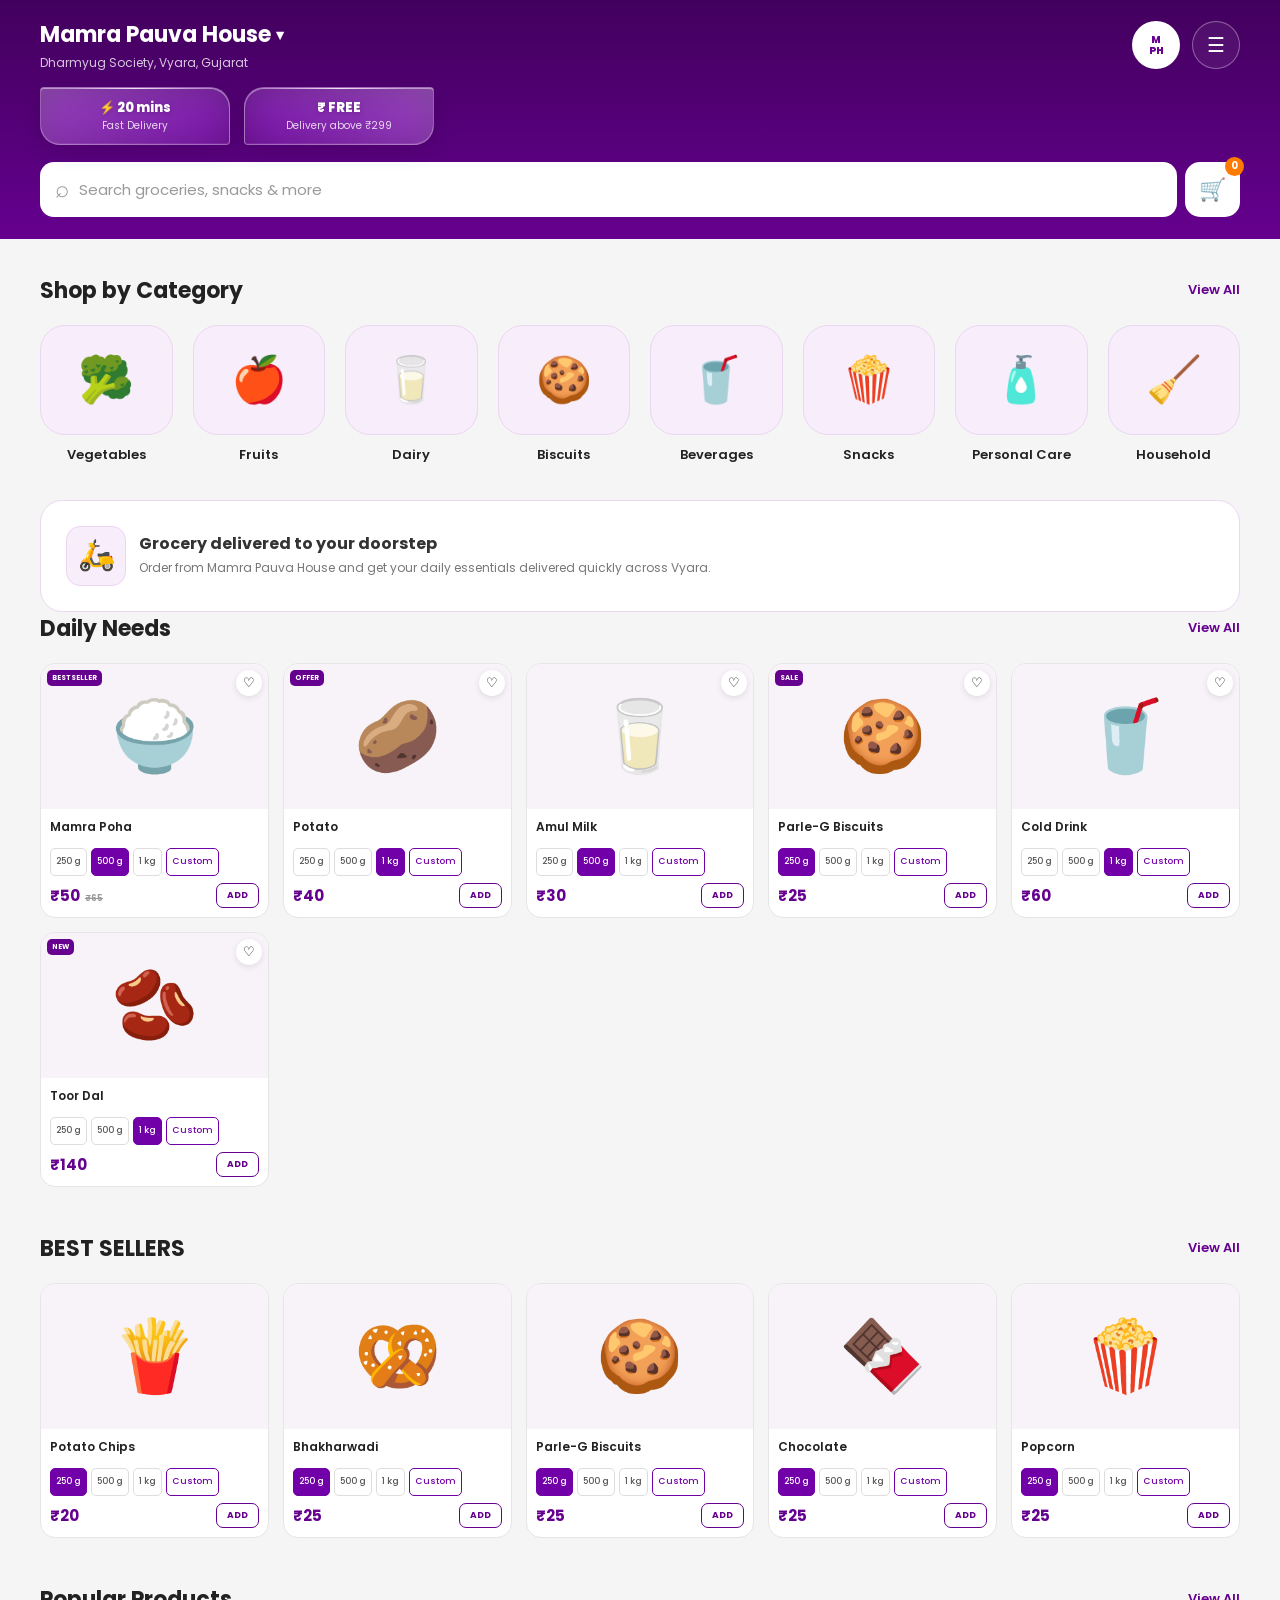
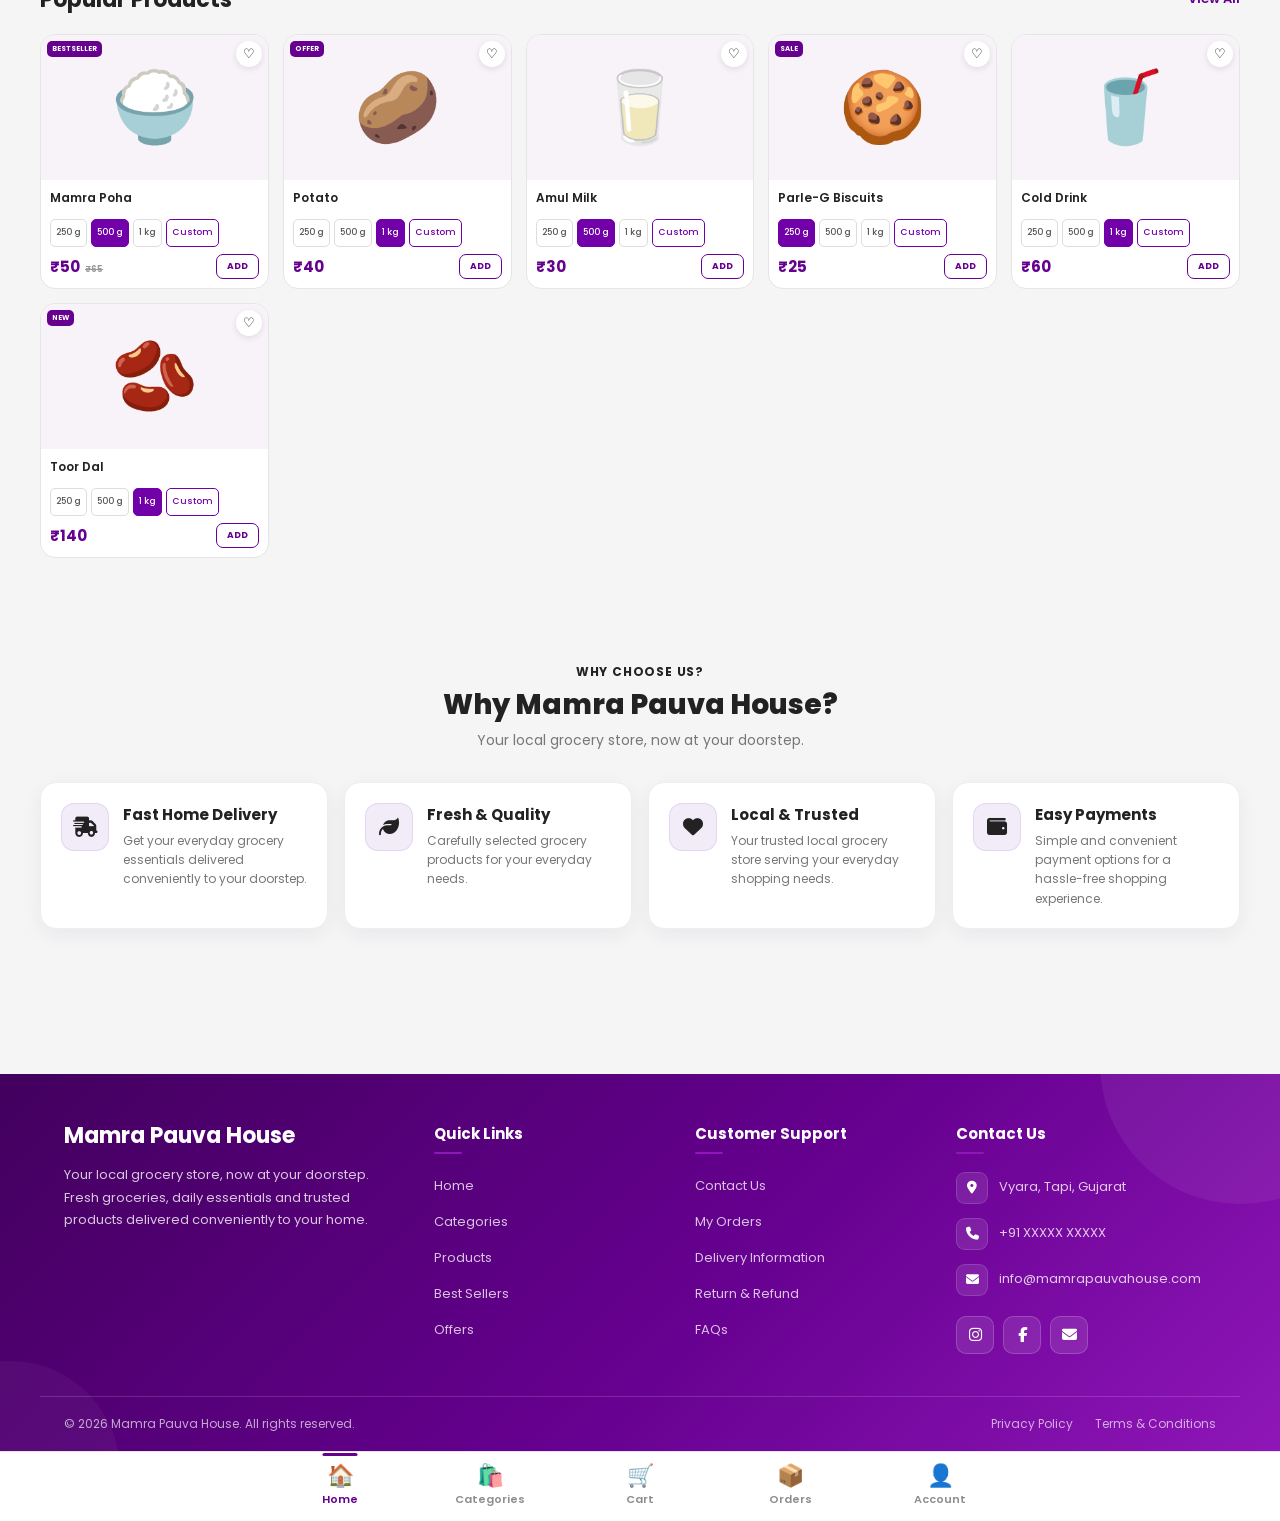
==== commit 787abb71: "Update navigation link to point to cart.html" ====
--- a/index.html
+++ b/index.html
@@ -2515,7 +2515,7 @@
 
 
         <a
-            href="#"
+            href="cart.html"
             class="mp-nav-item"
         >
 
--- a/style.css
+++ b/style.css
@@ -4511,273 +4511,394 @@
 
 
 /* =========================================================
-   STICKY SEARCH ABOVE BOTTOM NAV
-========================================================= */
-
-.mp-sticky-search {
+   FLOATING SEARCH - FINAL OVERLAY DESIGN
+========================================================= */
+
+/* Floating search button */
+.mp-floating-search {
     display: none;
-}
-
-
-/* =========================================================
-   MOBILE + TABLET
-========================================================= */
-
+    position: fixed;
+    right: 14px;
+    bottom: 82px;
+    width: 54px;
+    height: 54px;
+    z-index: 100000;
+    touch-action: none;
+}
+
+.mp-floating-search-button {
+    width: 54px;
+    height: 54px;
+    padding: 0;
+    border: 0;
+    border-radius: 50%;
+    background: var(--primary);
+    color: var(--white);
+    display: flex;
+    align-items: center;
+    justify-content: center;
+    font-size: 21px;
+    box-shadow: 0 7px 22px rgba(0, 0, 0, 0.22);
+    cursor: grab;
+    touch-action: none;
+    user-select: none;
+    -webkit-user-select: none;
+    transition: transform .2s ease, background .2s ease, box-shadow .2s ease;
+}
+
+.mp-floating-search-button:hover {
+    background: var(--primary-dark);
+    box-shadow: 0 9px 25px rgba(0, 0, 0, 0.25);
+}
+
+.mp-floating-search-button:active {
+    transform: scale(.94);
+    cursor: grabbing;
+}
+
+/* Overlay behind search */
+.mp-floating-search-overlay {
+    position: fixed !important;
+    inset: 0 !important;
+    z-index: 100001 !important;
+    display: block !important;
+    background: rgba(20, 10, 25, .25) !important;
+    backdrop-filter: blur(3px);
+    -webkit-backdrop-filter: blur(3px);
+    opacity: 0 !important;
+    visibility: hidden !important;
+    pointer-events: none !important;
+    transition: opacity .35s ease, visibility .35s ease !important;
+}
+
+.mp-floating-search-overlay.is-open {
+    opacity: 1 !important;
+    visibility: visible !important;
+    pointer-events: auto !important;
+}
+
+/* Transparent panel */
+.mp-floating-search-panel {
+    position: absolute !important;
+    top: 0 !important;
+    left: 0 !important;
+    right: 0 !important;
+    width: 100% !important;
+    max-height: 90vh;
+    overflow-y: auto;
+    box-sizing: border-box;
+    background: transparent !important;
+    border-radius: 0 0 24px 24px;
+    box-shadow: none !important;
+    opacity: 0 !important;
+    transform: translateY(-45px) !important;
+    transition: opacity .35s ease, transform .45s cubic-bezier(.22,1,.36,1) !important;
+}
+
+.mp-floating-search-overlay.is-open .mp-floating-search-panel {
+    opacity: 1 !important;
+    transform: translateY(0) !important;
+}
+
+/* Search header */
+.mp-floating-search-header {
+    width: 100%;
+    box-sizing: border-box;
+    padding: 12px 14px;
+    display: flex;
+    align-items: center;
+    gap: 10px;
+    background: rgba(255, 255, 255, .93);
+    border-bottom: 1px solid rgba(101, 0, 143, .08);
+    box-shadow: 0 8px 25px rgba(0, 0, 0, .08);
+}
+
+.mp-floating-search-back {
+    width: 40px;
+    height: 40px;
+    flex: 0 0 40px;
+    padding: 0;
+    border: 0;
+    border-radius: 50%;
+    background: rgba(255, 255, 255, .95);
+    color: var(--primary);
+    display: flex;
+    align-items: center;
+    justify-content: center;
+    font-size: 15px;
+    box-shadow: 0 3px 12px rgba(0, 0, 0, .08);
+    cursor: pointer;
+    transition: transform .2s ease, background .2s ease;
+}
+
+.mp-floating-search-back:hover {
+    background: var(--white);
+}
+
+.mp-floating-search-back:active {
+    transform: scale(.9);
+}
+
+/* Search box */
+.mp-floating-search-box {
+    flex: 1;
+    min-width: 0;
+    height: 46px;
+    display: flex;
+    align-items: center;
+    gap: 9px;
+    padding: 0 13px;
+    box-sizing: border-box;
+    background: rgba(255, 255, 255, .96);
+    border: 1px solid rgba(101, 0, 143, .12);
+    border-radius: 13px;
+    box-shadow: 0 5px 18px rgba(0, 0, 0, .08);
+    transition: border-color .25s ease, box-shadow .25s ease, transform .25s ease;
+}
+
+.mp-floating-search-box:focus-within {
+    border-color: rgba(101, 0, 143, .35);
+    box-shadow: 0 7px 22px rgba(101, 0, 143, .12);
+    transform: translateY(-1px);
+}
+
+.mp-floating-search-box > i {
+    flex: 0 0 auto;
+    color: var(--primary);
+    font-size: 15px;
+}
+
+.mp-floating-search-box input {
+    flex: 1;
+    min-width: 0;
+    width: 100%;
+    height: 44px;
+    padding: 0;
+    border: 0;
+    outline: 0;
+    background: transparent;
+    color: var(--dark);
+    font-family: inherit;
+    font-size: 16px;
+}
+
+.mp-floating-search-box input::placeholder {
+    color: #999;
+}
+
+/* Clear */
+.mp-floating-search-clear {
+    width: 30px;
+    height: 30px;
+    flex: 0 0 30px;
+    padding: 0;
+    border: 0;
+    border-radius: 50%;
+    background: transparent;
+    color: #888;
+    display: flex;
+    align-items: center;
+    justify-content: center;
+    opacity: 0;
+    visibility: hidden;
+    transform: scale(.7);
+    transition: opacity .2s ease, visibility .2s ease, transform .2s ease;
+}
+
+.mp-floating-search-clear.is-visible {
+    opacity: 1;
+    visibility: visible;
+    transform: scale(1);
+}
+
+.mp-floating-search-clear:active {
+    transform: scale(.85);
+}
+
+/* Search content */
+.mp-floating-search-content {
+    padding: 14px;
+    box-sizing: border-box;
+    background: rgba(255, 255, 255, .90);
+    animation: mpSearchContentFade .45s ease .08s both;
+}
+
+@keyframes mpSearchContentFade {
+    from {
+        opacity: 0;
+        transform: translateY(12px);
+    }
+    to {
+        opacity: 1;
+        transform: translateY(0);
+    }
+}
+
+.mp-search-suggestion-section {
+    margin-bottom: 22px;
+}
+
+.mp-search-suggestion-heading {
+    display: flex;
+    align-items: center;
+    justify-content: space-between;
+    margin-bottom: 10px;
+}
+
+.mp-search-suggestion-heading h3 {
+    margin: 0;
+    color: var(--dark);
+    font-size: 14px;
+    font-weight: 700;
+}
+
+.mp-search-suggestion-heading button {
+    padding: 0;
+    border: 0;
+    background: transparent;
+    color: var(--primary);
+    font-family: inherit;
+    font-size: 11px;
+    font-weight: 600;
+    cursor: pointer;
+}
+
+/* Recent searches */
+.mp-recent-search-list {
+    display: flex;
+    flex-wrap: wrap;
+    gap: 8px;
+}
+
+.mp-recent-search-item {
+    display: inline-flex;
+    align-items: center;
+    gap: 6px;
+    padding: 8px 11px;
+    border: 1px solid rgba(101, 0, 143, .10);
+    border-radius: 20px;
+    background: rgba(255, 255, 255, .88);
+    color: var(--dark);
+    font-family: inherit;
+    font-size: 11px;
+    cursor: pointer;
+    transition: transform .2s ease, background .2s ease, border-color .2s ease;
+}
+
+.mp-recent-search-item:hover {
+    background: var(--purple-bg);
+    border-color: var(--purple-border);
+    transform: translateY(-1px);
+}
+
+.mp-recent-search-item:active {
+    transform: scale(.96);
+}
+
+.mp-recent-search-item i {
+    color: var(--primary);
+}
+
+.mp-recent-search-empty {
+    color: var(--gray);
+    font-size: 11px;
+}
+
+/* Popular categories */
+.mp-search-category-list {
+    display: grid;
+    grid-template-columns: repeat(4, 1fr);
+    gap: 9px;
+}
+
+.mp-search-category {
+    min-height: 74px;
+    display: flex;
+    flex-direction: column;
+    align-items: center;
+    justify-content: center;
+    gap: 6px;
+    padding: 8px;
+    border: 1px solid rgba(101, 0, 143, .10);
+    border-radius: 13px;
+    background: rgba(255, 255, 255, .88);
+    color: var(--dark);
+    font-family: inherit;
+    font-size: 10px;
+    font-weight: 600;
+    cursor: pointer;
+    transition: transform .22s ease, background .22s ease, border-color .22s ease, box-shadow .22s ease;
+}
+
+.mp-search-category:hover {
+    background: rgba(247, 237, 251, .95);
+    border-color: var(--purple-border);
+    transform: translateY(-2px);
+    box-shadow: 0 5px 15px rgba(101, 0, 143, .08);
+}
+
+.mp-search-category:active {
+    transform: scale(.95);
+}
+
+.mp-search-category-icon {
+    font-size: 22px;
+    line-height: 1;
+}
+
+body.mp-search-open {
+    overflow: hidden;
+}
+
+/* Mobile / tablet */
 @media (max-width: 1024px) {
-
-    .mp-sticky-search {
-        position: fixed;
-        left: 0;
-        right: 0;
-        bottom: 0;
-
-        z-index: 9998;
-
-        display: block;
-
-        padding: 8px 10px;
-
-        
-
-        transform: translateY(100%);
-
-        opacity: 0;
-
-        visibility: hidden;
-
-        pointer-events: none;
-
-        transition:
-            transform 0.25s ease,
-            opacity 0.25s ease,
-            visibility 0.25s ease;
-
-        box-sizing: border-box;
-    }
-
-
-    /* Show sticky search */
-
-    .mp-sticky-search.is-visible {
-
-        transform: translateY(0);
-
-        opacity: 1;
-
-        visibility: visible;
-
-        pointer-events: auto;
-    }
-
-
-    .mp-sticky-search-inner {
-
-        width: 100%;
-
-        max-width: 100%;
-
-        margin: 0 auto;
-
-        box-sizing: border-box;
-    }
-
-
-    .mp-sticky-search .mp-search-box {
-
-        width: 100%;
-
-        min-height: 48px;
-
-        display: flex;
-
-        align-items: center;
-
-        gap: 9px;
-
-        padding: 0 12px;
-
-        background: var(--white);
-
-        border: 1px solid var(--purple-border);
-
-        border-radius: 12px;
-
-        box-sizing: border-box;
-    }
-
-
-    .mp-sticky-search .mp-search-box > i {
-
-        color: var(--primary);
-
-        font-size: 15px;
-
-        flex: 0 0 auto;
-    }
-
-
-    .mp-sticky-search input {
-
-        flex: 1;
-
-        min-width: 0;
-
-        height: 42px;
-
-        padding: 0;
-
-        border: 0;
-
-        outline: none;
-
-        background: transparent;
-
-        color: var(--dark);
-
-        font-size: 13px;
-
-        font-family: inherit;
-    }
-
-
-    .mp-sticky-search input::placeholder {
-
-        color: var(--gray);
-
-        opacity: 1;
-    }
-
-
-    .mp-sticky-search button {
-
-        width: 30px;
-
-        height: 30px;
-
-        padding: 0;
-
-        border: 0;
-
-        background: transparent;
-
-        color: var(--gray);
-
-        display: flex;
-
-        align-items: center;
-
-        justify-content: center;
-
-        cursor: pointer;
-
-        flex: 0 0 30px;
-    }
-
-
-    .mp-sticky-search button:hover {
-
-        color: var(--primary);
-    }
-
-
-    /* =====================================================
-       MOBILE
-    ===================================================== */
-
-    @media (max-width: 480px) {
-
-        .mp-sticky-search {
-
-            padding:
-                7px
-                9px
-                calc(7px + env(safe-area-inset-bottom));
-        }
-
-
-        .mp-sticky-search .mp-search-box {
-
-            min-height: 48px;
-
-            border-radius: 11px;
-
-            padding: 0 10px;
-        }
-
-
-        .mp-sticky-search input {
-
-            height: 40px;
-
-            font-size: 12px;
-        }
-
-
-        .mp-sticky-search .mp-search-box > i {
-
-            font-size: 14px;
-        }
-    }
-
-
-    /* =====================================================
-       TABLET
-    ===================================================== */
-
-    @media (min-width: 481px) and (max-width: 1024px) {
-
-        .mp-sticky-search {
-
-            padding:
-                9px
-                15px
-                calc(9px + env(safe-area-inset-bottom));
-        }
-
-
-        .mp-sticky-search .mp-search-box {
-
-            min-height: 46px;
-
-            border-radius: 13px;
-        }
-
-
-        .mp-sticky-search input {
-
-            height: 44px;
-
-            font-size: 14px;
-        }
-    }
-
-}
-
-
-/* =========================================================
-   DESKTOP
-========================================================= */
+    .mp-floating-search {
+        display: block !important;
+    }
+}
+
+@media (max-width: 480px) {
+    .mp-floating-search {
+        width: 52px;
+        height: 52px;
+    }
+
+    .mp-floating-search-button {
+        width: 52px;
+        height: 52px;
+        font-size: 20px;
+    }
+
+    .mp-floating-search-header {
+        padding: 10px 12px;
+    }
+
+    .mp-floating-search-content {
+        padding: 13px;
+    }
+
+    .mp-search-category-list {
+        grid-template-columns: repeat(4, 1fr);
+        gap: 7px;
+    }
+
+    .mp-search-category {
+        min-height: 68px;
+        border-radius: 11px;
+    }
+
+    .mp-search-category-icon {
+        font-size: 20px;
+    }
+}
 
 @media (min-width: 1025px) {
-
-    .mp-sticky-search {
-
+    .mp-floating-search,
+    .mp-floating-search-overlay {
         display: none !important;
     }
-
-}
-
-.mp-header {
-    position: static !important;
-    top: auto !important;
-    z-index: auto !important;
-
-    background: linear-gradient(
-        180deg,
-        var(--primary-dark),
-        var(--primary)
-    );
-}
+}
+
 
 /* =========================================================
    CATEGORY PAGE
@@ -5029,11 +5150,6 @@
     padding: 30px 20px 100px;
 }
 
-
-/* =========================================================
-   ACCOUNT HEADER
-========================================================= */
-
 .mp-account-header {
     margin-bottom: 22px;
 }
@@ -5339,5 +5455,4 @@
     .mp-account-input input {
         height: 42px;
     }
-
-}
+}
